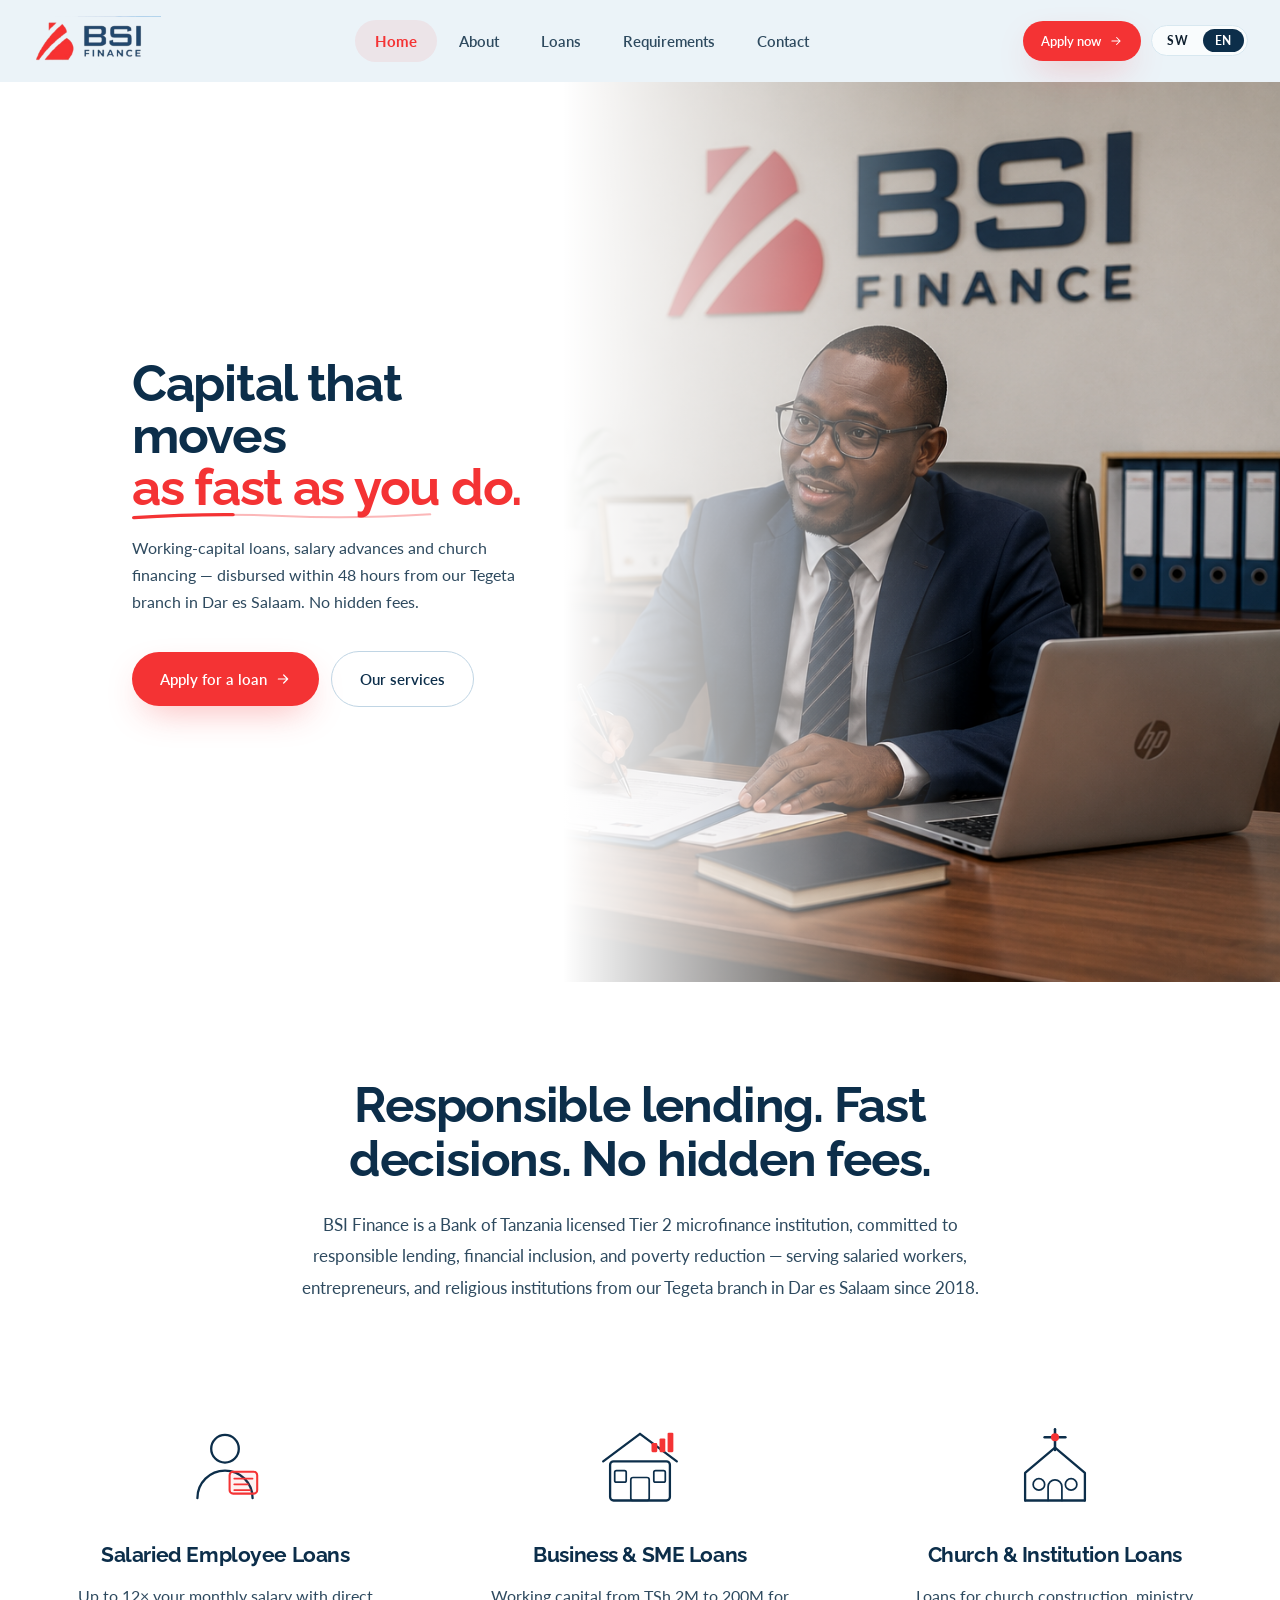
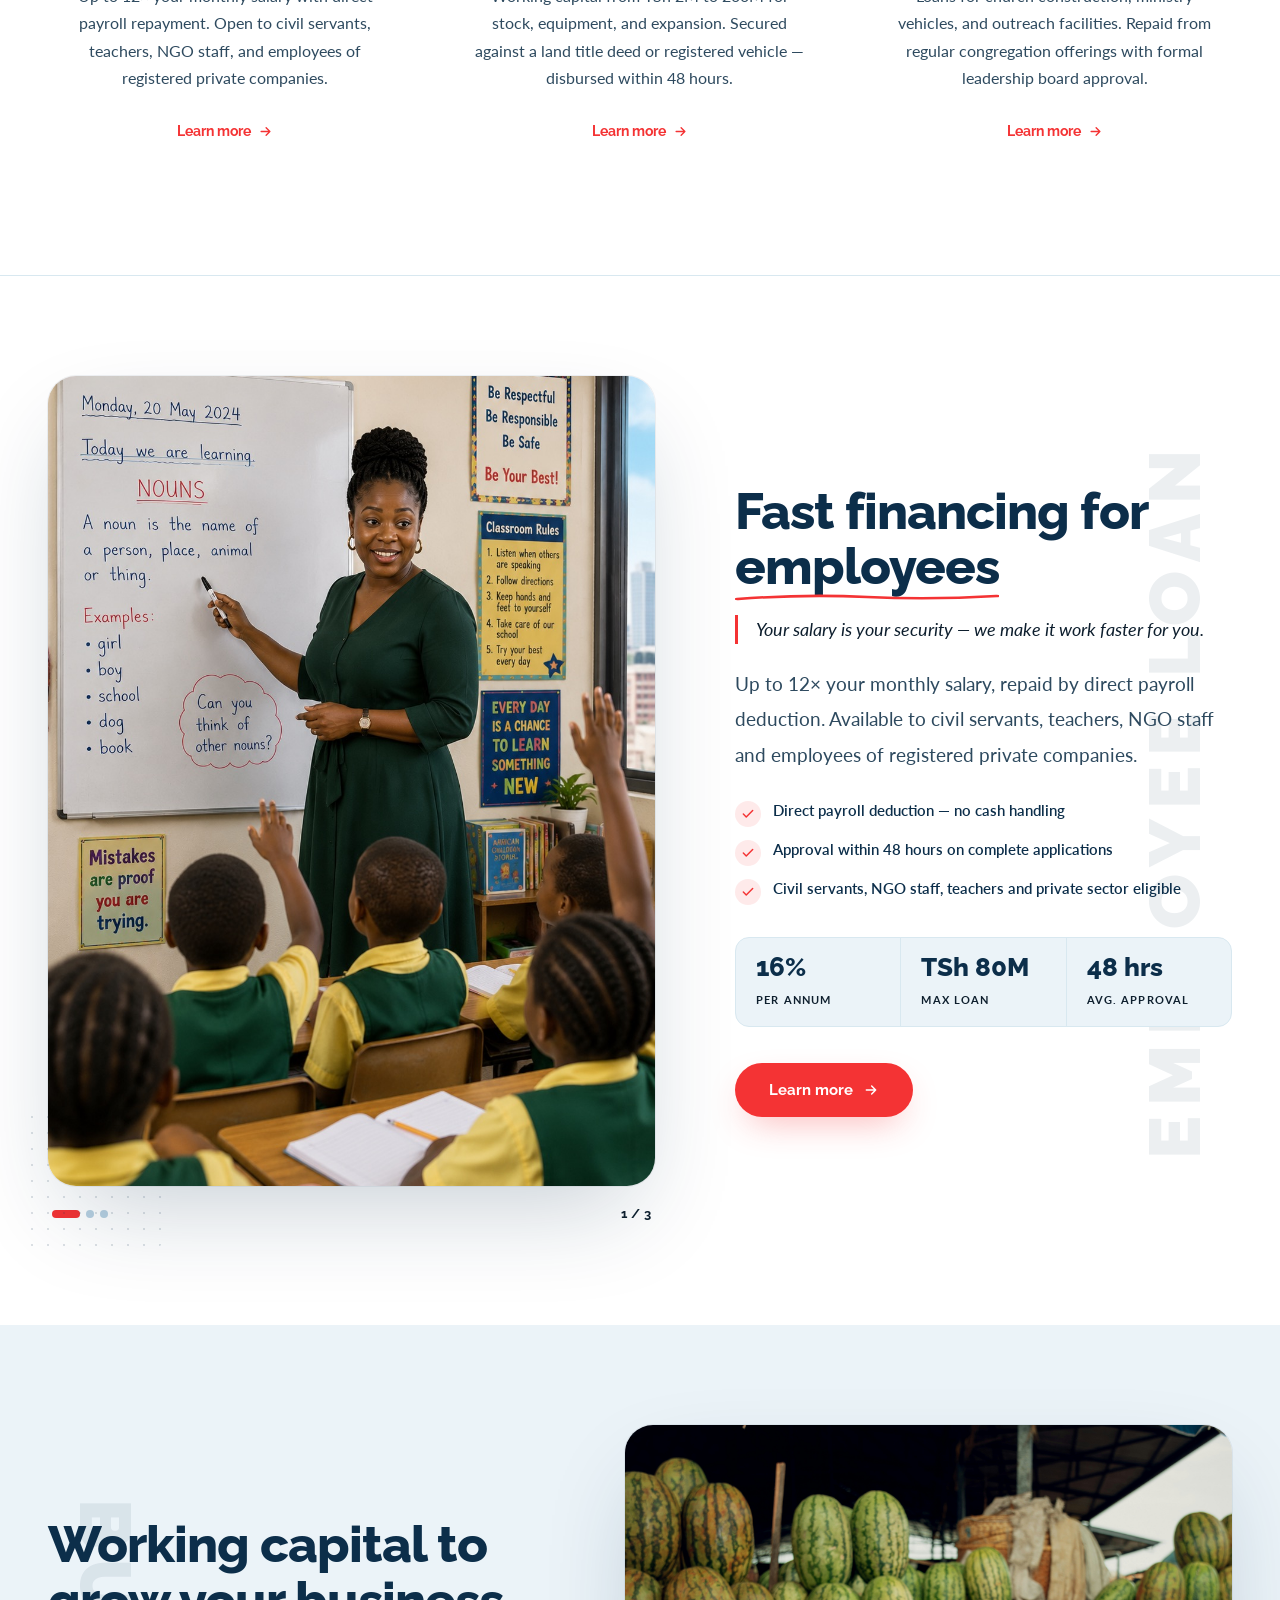
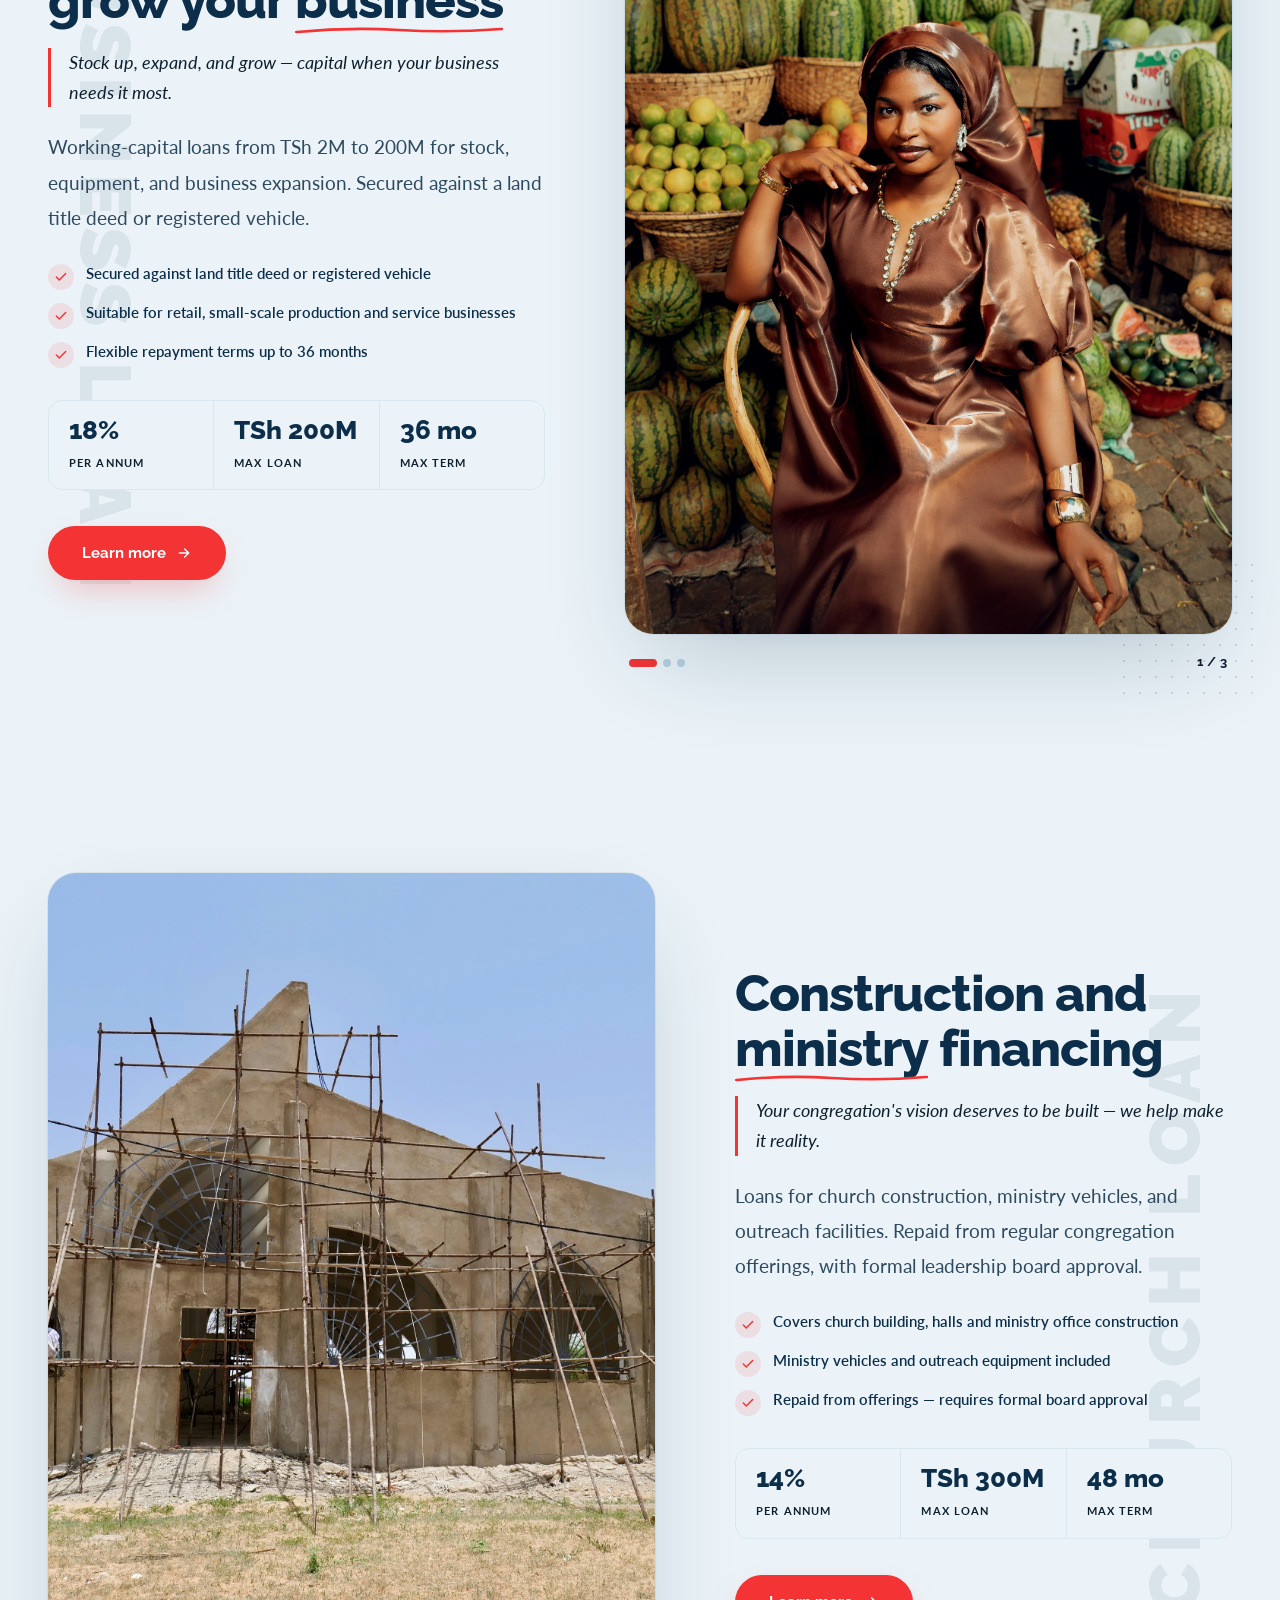
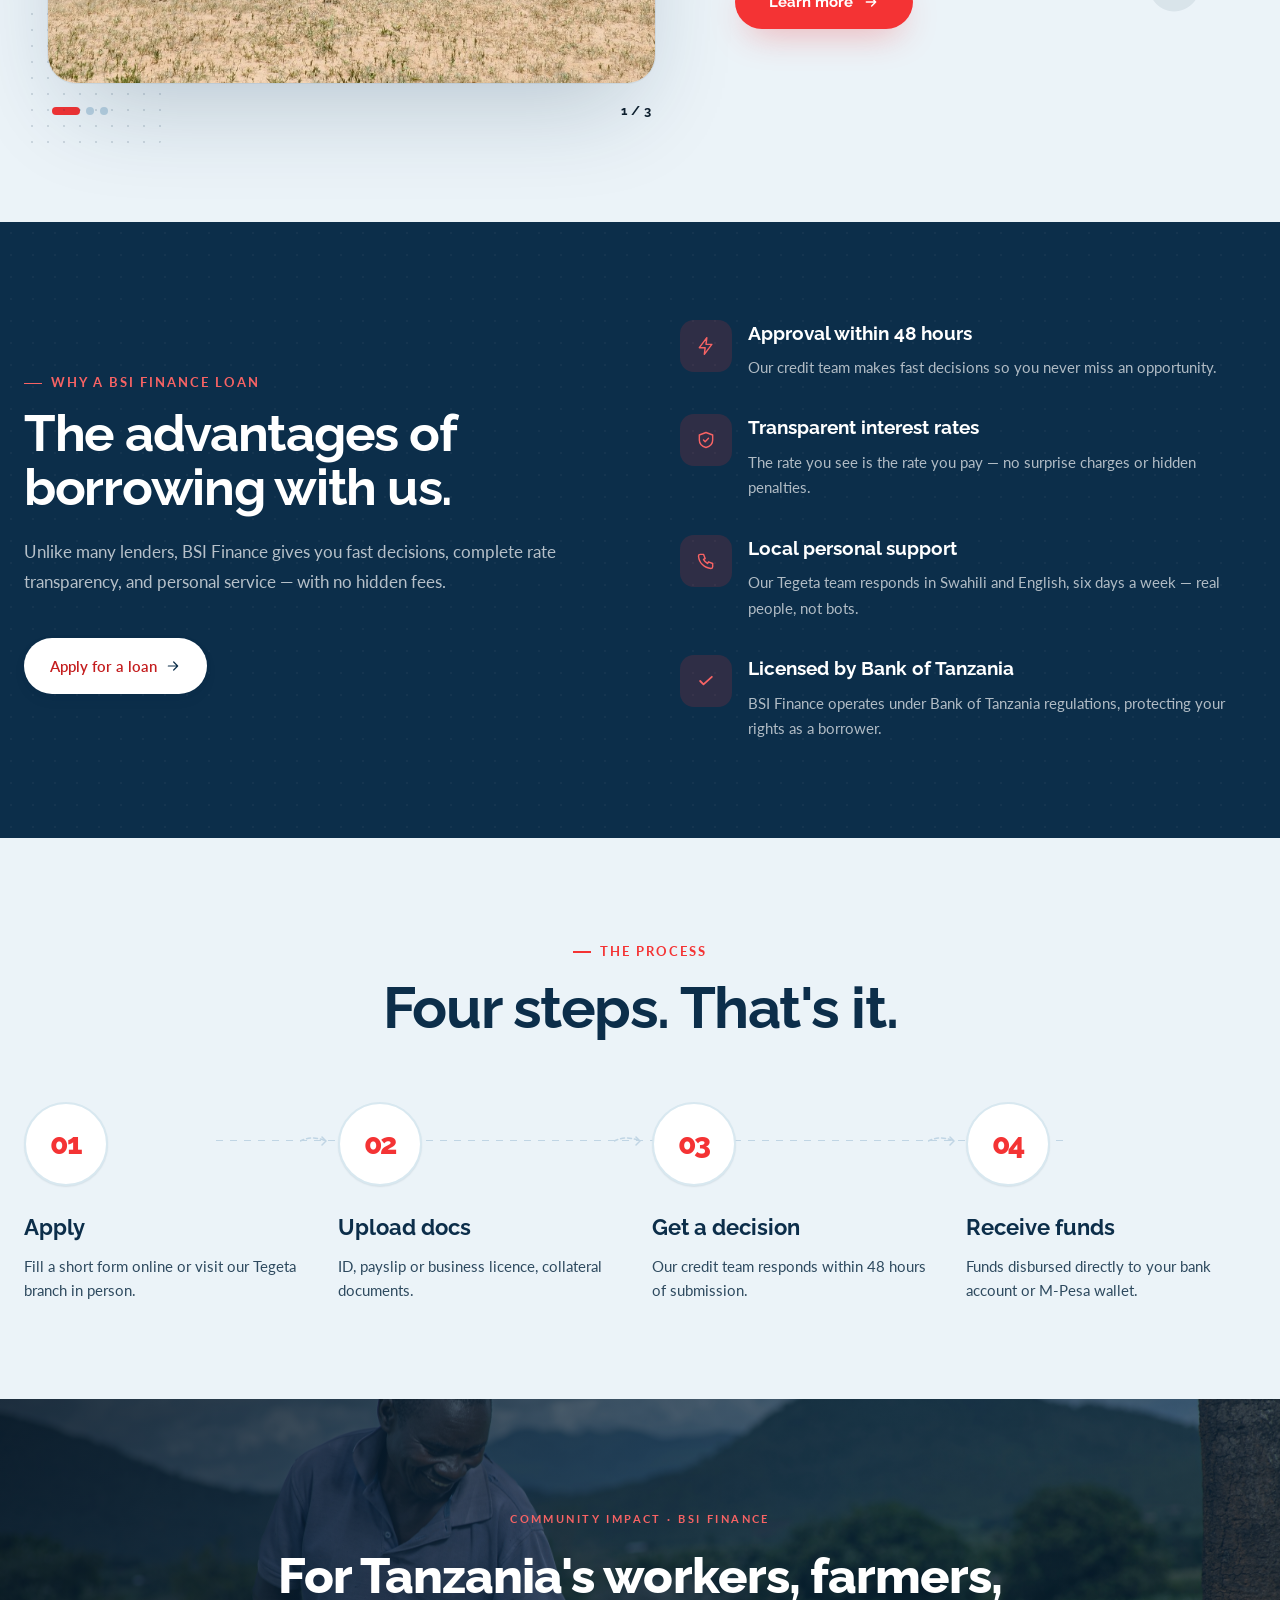
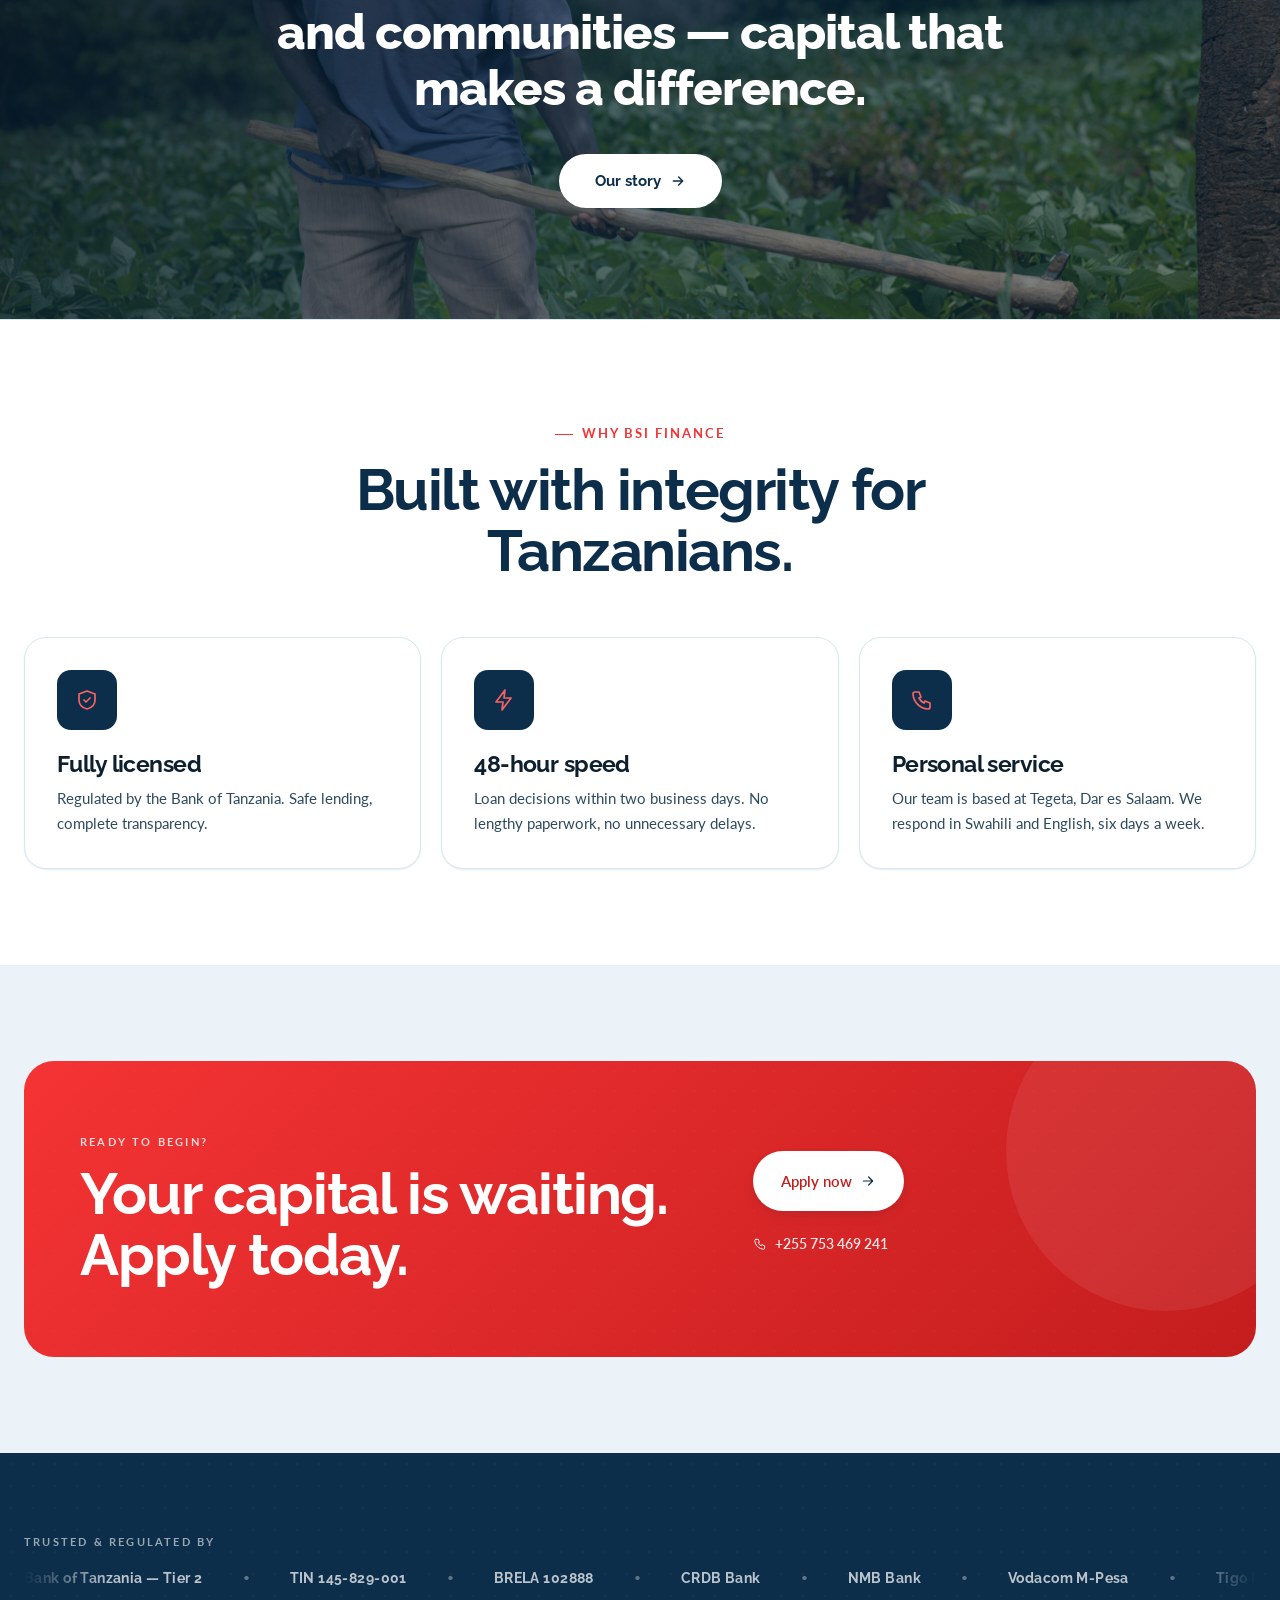
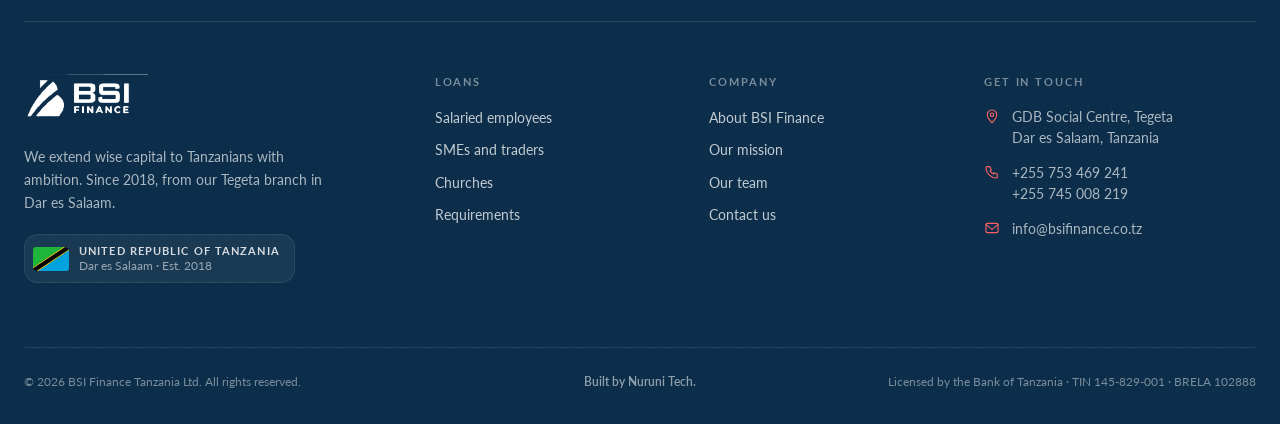
==== index.html @ ea8a5deb "Initial commit — BSI Finance static website Full static site with 8 pages (home, about, services, em" ====
<!DOCTYPE html>
<html lang="en">
<head>
  <meta charset="UTF-8">
  <meta name="viewport" content="width=device-width, initial-scale=1.0">
  <title>BSI Finance — Easy Loans. Better Life.</title>
  <meta name="description" content="BSI Finance Tanzania — microfinance for salaried employees, businesses and churches. Fast approval in 48 hours from our Tegeta branch.">
  <link rel="stylesheet" href="css/style.css">
  <link rel="preconnect" href="https://fonts.googleapis.com">
  <link rel="preconnect" href="https://fonts.gstatic.com" crossorigin>
  <link href="https://fonts.googleapis.com/css2?family=Raleway:wght@300;400;500;600;700;800&family=Lato:wght@300;400;700&display=swap" rel="stylesheet">
</head>
<body>

<!-- ════════════════ SVG SYMBOL LIBRARY ════════════════ -->
<svg style="display:none" aria-hidden="true">
  <symbol id="ic-arrow-right" viewBox="0 0 24 24" fill="none" stroke="currentColor" stroke-width="1.8" stroke-linecap="round" stroke-linejoin="round"><path d="M5 12h14M13 6l6 6-6 6"/></symbol>
  <symbol id="ic-arrow-up-right" viewBox="0 0 24 24" fill="none" stroke="currentColor" stroke-width="1.8" stroke-linecap="round" stroke-linejoin="round"><path d="M7 17L17 7M9 7h8v8"/></symbol>
  <symbol id="ic-check" viewBox="0 0 24 24" fill="none" stroke="currentColor" stroke-width="2.2" stroke-linecap="round" stroke-linejoin="round"><path d="M5 12l4 4L19 7"/></symbol>
  <symbol id="ic-bolt" viewBox="0 0 24 24" fill="none" stroke="currentColor" stroke-width="1.7" stroke-linecap="round" stroke-linejoin="round"><path d="M13 2L4 14h7l-1 8 9-12h-7l1-8z"/></symbol>
  <symbol id="ic-briefcase" viewBox="0 0 24 24" fill="none" stroke="currentColor" stroke-width="1.7" stroke-linecap="round" stroke-linejoin="round"><rect x="3" y="7" width="18" height="13" rx="2"/><path d="M9 7V5a2 2 0 012-2h2a2 2 0 012 2v2M3 13h18"/></symbol>
  <symbol id="ic-building" viewBox="0 0 24 24" fill="none" stroke="currentColor" stroke-width="1.7" stroke-linecap="round" stroke-linejoin="round"><rect x="4" y="3" width="16" height="18" rx="1.5"/><path d="M9 7h2M13 7h2M9 11h2M13 11h2M9 15h2M13 15h2M10 21v-3h4v3"/></symbol>
  <symbol id="ic-church" viewBox="0 0 24 24" fill="none" stroke="currentColor" stroke-width="1.7" stroke-linecap="round" stroke-linejoin="round"><path d="M12 2v4M10 4h4M5 22V11l7-4 7 4v11M9 22v-6h6v6"/></symbol>
  <symbol id="ic-phone" viewBox="0 0 24 24" fill="none" stroke="currentColor" stroke-width="1.7" stroke-linecap="round" stroke-linejoin="round"><path d="M5 4h4l2 5-2 1a11 11 0 005 5l1-2 5 2v4a2 2 0 01-2 2A16 16 0 013 6a2 2 0 012-2z"/></symbol>
  <symbol id="ic-mail" viewBox="0 0 24 24" fill="none" stroke="currentColor" stroke-width="1.7" stroke-linecap="round" stroke-linejoin="round"><rect x="3" y="5" width="18" height="14" rx="2"/><path d="M3 7l9 7 9-7"/></symbol>
  <symbol id="ic-pin" viewBox="0 0 24 24" fill="none" stroke="currentColor" stroke-width="1.7" stroke-linecap="round" stroke-linejoin="round"><path d="M12 22s7-7 7-12a7 7 0 10-14 0c0 5 7 12 7 12z"/><circle cx="12" cy="10" r="2.5"/></symbol>
  <symbol id="ic-menu" viewBox="0 0 24 24" fill="none" stroke="currentColor" stroke-width="2" stroke-linecap="round"><path d="M4 7h16M4 12h16M4 17h16"/></symbol>
  <symbol id="ic-x" viewBox="0 0 24 24" fill="none" stroke="currentColor" stroke-width="2" stroke-linecap="round"><path d="M6 6l12 12M18 6L6 18"/></symbol>
  <symbol id="ic-chevron-down" viewBox="0 0 24 24" fill="none" stroke="currentColor" stroke-width="2" stroke-linecap="round" stroke-linejoin="round"><path d="M6 9l6 6 6-6"/></symbol>
  <symbol id="ic-star" viewBox="0 0 24 24" fill="currentColor" stroke="none"><path d="M12 3l2.6 5.5 6 .9-4.4 4.2 1 6-5.2-2.8-5.2 2.8 1-6L3.4 9.4l6-.9L12 3z"/></symbol>
  <symbol id="ic-shield" viewBox="0 0 24 24" fill="none" stroke="currentColor" stroke-width="1.7" stroke-linecap="round" stroke-linejoin="round"><path d="M12 3l8 3v6c0 5-4 8-8 9-4-1-8-4-8-9V6l8-3z"/><path d="M9 12l2 2 4-4"/></symbol>
  <symbol id="ic-send" viewBox="0 0 24 24" fill="none" stroke="currentColor" stroke-width="1.7" stroke-linecap="round" stroke-linejoin="round"><path d="M22 2L2 9l8 3 3 8 9-18z"/></symbol>
</svg>

<!-- ════════════════ HEADER ════════════════ -->
<header class="site-header" id="main-header">
  <div class="nav-inner">

    <!-- Logo -->
    <a href="index.html" class="nav-logo">
      <img src="images/bsi-logo.png" alt="BSI Finance" class="nav-logo-img">
    </a>

    <!-- Desktop nav -->
    <nav class="nav-links">
      <a href="index.html" data-sw="Mwanzo" data-en="Home">Home</a>
      
      <a href="about.html" data-sw="Kuhusu" data-en="About">About</a>
      <div class="nav-dropdown"><button class="nav-dropdown-trigger" data-sw="Mikopo" data-en="Loans">Loans <svg width="11" height="11" fill="none" stroke="currentColor" stroke-width="2.5" stroke-linecap="round" stroke-linejoin="round" viewBox="0 0 24 24"><path d="M6 9l6 6 6-6"/></svg></button><div class="nav-dropdown-menu"><a href="employee-loan.html"><span class="dd-icon"><svg width="14" height="14" fill="none" stroke="currentColor" stroke-width="2.2" stroke-linecap="round" stroke-linejoin="round" viewBox="0 0 24 24"><circle cx="12" cy="8" r="4"/><path d="M4 20c0-4 3.6-7 8-7s8 3 8 7"/></svg></span><span data-sw="Mkopo wa Wafanyakazi" data-en="Employee Loan">Employee Loan</span></a><a href="business-loan.html"><span class="dd-icon"><svg width="14" height="14" fill="none" stroke="currentColor" stroke-width="2.2" stroke-linecap="round" stroke-linejoin="round" viewBox="0 0 24 24"><rect x="3" y="7" width="18" height="13" rx="2"/><path d="M9 7V5a2 2 0 012-2h2a2 2 0 012 2v2"/></svg></span><span data-sw="Mkopo wa Biashara" data-en="Business Loan">Business Loan</span></a><a href="church-loan.html"><span class="dd-icon"><svg width="14" height="14" fill="none" stroke="currentColor" stroke-width="2.2" stroke-linecap="round" stroke-linejoin="round" viewBox="0 0 24 24"><path d="M12 2v4M10 4h4M5 22V11l7-4 7 4v11M9 22v-6h6v6"/></svg></span><span data-sw="Mkopo wa Kanisa" data-en="Church Loan">Church Loan</span></a></div></div>
      <a href="requirements.html" data-sw="Masharti" data-en="Requirements">Requirements</a>
      <a href="contact.html" data-sw="Wasiliana" data-en="Contact">Contact</a>
    </nav>

    <div class="nav-right">
      

      <!-- CTA -->
      <a href="contact.html" class="btn btn-primary" style="font-size:13px;padding:10px 18px;">
        <span data-sw="Omba sasa" data-en="Apply now">Apply now</span>
        <svg width="14" height="14"><use href="#ic-arrow-right"/></svg>
      </a>

      <div class="lang-toggle">
        <button class="lang-btn" data-lang-btn="sw">SW</button>
        <button class="lang-btn active" data-lang-btn="en">EN</button>
      </div>

      <!-- Hamburger -->
      <button class="nav-hamburger" id="nav-hamburger" aria-label="Open menu">
        <svg width="22" height="22"><use href="#ic-menu"/></svg>
      </button>
    </div>

  </div>
</header>

<!-- Mobile nav -->
<div class="mob-nav-overlay" id="mob-overlay"></div>
<nav class="mob-nav" id="mob-nav" aria-hidden="true">
  <div class="mob-nav-top">
    <a href="index.html" class="nav-logo"><img src="images/bsi-logo.png" alt="BSI Finance" class="nav-logo-img"></a>
    <button id="mob-close" style="padding:8px;border-radius:10px;border:1px solid var(--line);" aria-label="Close menu">
      <svg width="22" height="22"><use href="#ic-x"/></svg>
    </button>
  </div>
  <a href="index.html" data-sw="Mwanzo" data-en="Home">Home</a>
  <div class="mob-loan-group"><div class="mob-loan-label" data-sw="Mikopo" data-en="Loans">Loans</div><a href="employee-loan.html" class="mob-loan-link" data-sw="Mkopo wa Wafanyakazi" data-en="Employee Loan">Employee Loan</a><a href="business-loan.html" class="mob-loan-link" data-sw="Mkopo wa Biashara" data-en="Business Loan">Business Loan</a><a href="church-loan.html" class="mob-loan-link" data-sw="Mkopo wa Kanisa" data-en="Church Loan">Church Loan</a></div>
  <a href="about.html" data-sw="Kuhusu" data-en="About">About</a>
  <a href="requirements.html" data-sw="Masharti" data-en="Requirements">Requirements</a>
  <a href="contact.html" data-sw="Wasiliana" data-en="Contact">Contact</a>
  <div class="mob-cta">
    <div class="lang-toggle" style="margin-bottom:16px;">
      <button class="lang-btn" data-lang-btn="sw">SW</button>
      <button class="lang-btn active" data-lang-btn="en">EN</button>
    </div>
    <a href="contact.html" class="btn btn-primary" style="width:100%;justify-content:center;padding:14px;">
      <span data-sw="Omba sasa" data-en="Apply now">Apply now</span>
      <svg width="14" height="14"><use href="#ic-arrow-right"/></svg>
    </a>
  </div>
</nav>

<!-- ════════════════ HERO ════════════════ -->
<section class="hero-v2">

  <!-- Left: copy -->
  <div class="hero-v2-copy">

    <h1 class="hero-h1 display" style="font-size:clamp(34px,4vw,56px);margin-bottom:20px;">
      <span data-sw="Mtaji unaosonga" data-en="Capital that moves">Capital that moves</span>
      <em style="display:block;">
        <span data-sw="kwa kasi yako." data-en="as fast as you do.">as fast as you do.</span>
        <svg viewBox="0 0 300 12" preserveAspectRatio="none" aria-hidden="true" style="width:100%;max-width:300px;height:10px;display:block;margin-top:6px;">
          <path class="hero-shimmer-base" d="M2 8 Q 80 2, 150 6 T 298 4" stroke="var(--coral-500)" stroke-width="2.5" fill="none" stroke-linecap="round"/>
          <path class="hero-shimmer-sweep" d="M2 8 Q 80 2, 150 6 T 298 4" stroke="var(--coral-500)" stroke-width="4" fill="none" stroke-linecap="round" pathLength="300"/>
        </svg>
      </em>
    </h1>

    <p class="hero-sub" style="max-width:420px;margin-bottom:36px;font-size:16px;color:var(--ink-700);line-height:1.7;" data-sw="Mikopo ya mtaji wa kazi, mishahara na huduma za kanisa — fedha zinatolewa ndani ya masaa 48 kutoka tawi letu la Tegeta, Dar es Salaam. Hakuna ada za siri." data-en="Working-capital loans, salary advances and church financing — disbursed within 48 hours from our Tegeta branch in Dar es Salaam. No hidden fees.">Working-capital loans, salary advances and church financing — disbursed within 48 hours from our Tegeta branch in Dar es Salaam. No hidden fees.</p>

    <div class="hero-actions">
      <a href="contact.html" class="btn btn-primary" style="padding:15px 28px;font-size:15px;">
        <span data-sw="Omba mkopo" data-en="Apply for a loan">Apply for a loan</span>
        <svg width="16" height="16"><use href="#ic-arrow-right"/></svg>
      </a>
      <a href="requirements.html" class="btn btn-outline" style="padding:15px 28px;font-size:15px;">
        <span data-sw="Angalia mikopo" data-en="Our services">Our services</span>
      </a>
    </div>

  </div>

  <!-- Right: full-bleed photo -->
  <div class="hero-v2-photo">
    <img src="images/hero-office.png" alt="BSI Finance loan officer with client" loading="eager">
  </div>

</section>

<!-- ════════════════ OVERVIEW ════════════════ -->
<section class="sov-section section">
  <div class="wrap">

    <div class="sov-header reveal">
      <h2 class="display sov-headline" data-sw="Mkopo wenye dhamiri. Haraka. Bila ada za siri." data-en="Responsible lending. Fast decisions. No hidden fees.">Responsible lending. Fast decisions. No hidden fees.</h2>
      <p class="sov-sub" data-sw="BSI Finance ni taasisi ya fedha ndogo ndogo iliyoidhinishwa na Benki Kuu ya Tanzania (Tier 2), iliyojitolea kwa utoaji wa mikopo yenye uwajibikaji, ushirikishwaji wa kifedha, na kupunguza umaskini — ikisaidia wafanyakazi, wajasiriamali, na taasisi za kidini kutoka tawi letu la Tegeta, Dar es Salaam, tangu 2018." data-en="BSI Finance is a Bank of Tanzania licensed Tier 2 microfinance institution, committed to responsible lending, financial inclusion, and poverty reduction — serving salaried workers, entrepreneurs, and religious institutions from our Tegeta branch in Dar es Salaam since 2018.">BSI Finance is a Bank of Tanzania licensed Tier 2 microfinance institution, committed to responsible lending, financial inclusion, and poverty reduction — serving salaried workers, entrepreneurs, and religious institutions from our Tegeta branch in Dar es Salaam since 2018.</p>
    </div>

    <div class="sov-grid">

      <!-- Salaried Employees -->
      <div class="sov-card reveal d1">
        <div class="sov-icon" aria-hidden="true">
          <svg viewBox="0 0 80 80" fill="none" stroke-linecap="round" stroke-linejoin="round" xmlns="http://www.w3.org/2000/svg">
            <!-- Person -->
            <circle cx="40" cy="25" r="12" stroke="#0C2E4A" stroke-width="2"/>
            <path d="M16 68c0-13.3 10.7-24 24-24s24 10.7 24 24" stroke="#0C2E4A" stroke-width="2"/>
            <!-- Payslip badge -->
            <rect x="44" y="45" width="24" height="19" rx="3" stroke="#f43334" stroke-width="1.8" fill="rgba(244,51,52,.07)"/>
            <line x1="48" y1="51" x2="64" y2="51" stroke="#f43334" stroke-width="1.4"/>
            <line x1="48" y1="56" x2="60" y2="56" stroke="#f43334" stroke-width="1.4"/>
            <line x1="48" y1="61" x2="62" y2="61" stroke="#f43334" stroke-width="1.4"/>
          </svg>
        </div>
        <h3 class="sov-title" data-sw="Mikopo ya Wafanyakazi" data-en="Salaried Employee Loans">Salaried Employee Loans</h3>
        <p class="sov-desc" data-sw="Hadi mara 12 ya mshahara wako, kukokotolewa moja kwa moja kwenye mshahara. Inapatikana kwa watumishi wa serikali, walimu, NGO na makampuni ya kibinafsi yaliyosajiliwa." data-en="Up to 12× your monthly salary with direct payroll repayment. Open to civil servants, teachers, NGO staff, and employees of registered private companies.">Up to 12× your monthly salary with direct payroll repayment. Open to civil servants, teachers, NGO staff, and employees of registered private companies.</p>
        <a href="employee-loan.html" class="sov-link">
          <span data-sw="Soma zaidi" data-en="Learn more">Learn more</span>
          <svg width="15" height="15" viewBox="0 0 24 24" fill="none" stroke="currentColor" stroke-width="2.2" stroke-linecap="round" stroke-linejoin="round"><path d="M5 12h14M13 6l6 6-6 6"/></svg>
        </a>
      </div>

      <!-- Business & SME -->
      <div class="sov-card reveal d2">
        <div class="sov-icon" aria-hidden="true">
          <svg viewBox="0 0 80 80" fill="none" stroke-linecap="round" stroke-linejoin="round" xmlns="http://www.w3.org/2000/svg">
            <!-- Building -->
            <rect x="14" y="36" width="52" height="34" rx="3" stroke="#0C2E4A" stroke-width="2"/>
            <path d="M8 36L40 12l32 24" stroke="#0C2E4A" stroke-width="2"/>
            <rect x="32" y="50" width="16" height="20" rx="2" stroke="#0C2E4A" stroke-width="1.5"/>
            <rect x="18" y="44" width="10" height="10" rx="1.5" stroke="#0C2E4A" stroke-width="1.5"/>
            <rect x="52" y="44" width="10" height="10" rx="1.5" stroke="#0C2E4A" stroke-width="1.5"/>
            <!-- Growth bars accent -->
            <rect x="50" y="20" width="5" height="8"  rx="1" fill="#f43334"/>
            <rect x="57" y="16" width="5" height="12" rx="1" fill="#f43334"/>
            <rect x="64" y="11" width="5" height="17" rx="1" fill="#f43334"/>
          </svg>
        </div>
        <h3 class="sov-title" data-sw="Mikopo ya Biashara" data-en="Business &amp; SME Loans">Business &amp; SME Loans</h3>
        <p class="sov-desc" data-sw="Mtaji wa kazi kuanzia TSh milioni 2 hadi 200 kwa bidhaa, vifaa, na upanuzi wa biashara. Dhamana ya hati ya ardhi au gari inakubalika." data-en="Working capital from TSh 2M to 200M for stock, equipment, and expansion. Secured against a land title deed or registered vehicle — disbursed within 48 hours.">Working capital from TSh 2M to 200M for stock, equipment, and expansion. Secured against a land title deed or registered vehicle — disbursed within 48 hours.</p>
        <a href="business-loan.html" class="sov-link">
          <span data-sw="Soma zaidi" data-en="Learn more">Learn more</span>
          <svg width="15" height="15" viewBox="0 0 24 24" fill="none" stroke="currentColor" stroke-width="2.2" stroke-linecap="round" stroke-linejoin="round"><path d="M5 12h14M13 6l6 6-6 6"/></svg>
        </a>
      </div>

      <!-- Church & Institution -->
      <div class="sov-card reveal d3">
        <div class="sov-icon" aria-hidden="true">
          <svg viewBox="0 0 80 80" fill="none" stroke-linecap="round" stroke-linejoin="round" xmlns="http://www.w3.org/2000/svg">
            <!-- Cross -->
            <line x1="40" y1="8"  x2="40" y2="26" stroke="#0C2E4A" stroke-width="2.2"/>
            <line x1="31" y1="15" x2="49" y2="15" stroke="#0C2E4A" stroke-width="2.2"/>
            <!-- Church body -->
            <path d="M14 70V46l26-22 26 22v24" stroke="#0C2E4A" stroke-width="2"/>
            <line x1="14" y1="70" x2="66" y2="70" stroke="#0C2E4A" stroke-width="2"/>
            <!-- Arched door -->
            <path d="M34 70V58a6 6 0 0 1 12 0v12" stroke="#0C2E4A" stroke-width="1.5"/>
            <!-- Windows -->
            <circle cx="26" cy="56" r="5" stroke="#0C2E4A" stroke-width="1.5"/>
            <circle cx="54" cy="56" r="5" stroke="#0C2E4A" stroke-width="1.5"/>
            <!-- Cross accent dot -->
            <circle cx="40" cy="15" r="3.5" fill="#f43334"/>
          </svg>
        </div>
        <h3 class="sov-title" data-sw="Mikopo ya Kanisa &amp; Taasisi" data-en="Church &amp; Institution Loans">Church &amp; Institution Loans</h3>
        <p class="sov-desc" data-sw="Mikopo ya ujenzi wa kanisa, magari ya huduma, na mahitaji ya wizara. Marejesho kwa makato ya sadaka za kawaida, kwa idhini ya rasmi ya bodi ya viongozi." data-en="Loans for church construction, ministry vehicles, and outreach facilities. Repaid from regular congregation offerings with formal leadership board approval.">Loans for church construction, ministry vehicles, and outreach facilities. Repaid from regular congregation offerings with formal leadership board approval.</p>
        <a href="church-loan.html" class="sov-link">
          <span data-sw="Soma zaidi" data-en="Learn more">Learn more</span>
          <svg width="15" height="15" viewBox="0 0 24 24" fill="none" stroke="currentColor" stroke-width="2.2" stroke-linecap="round" stroke-linejoin="round"><path d="M5 12h14M13 6l6 6-6 6"/></svg>
        </a>
      </div>

    </div>
  </div>
</section>

<!-- ════════════════ EMPLOYEE LOAN — SHOWCASE ════════════════ -->
<section class="emp-section">
  <div class="emp-inner">

    <!-- Visual carousel — LEFT column -->
    <div class="emp-visual reveal">
      <div class="emp-carousel" id="empCarousel">
        <div class="emp-slide active">
          <img src="images/employee1.jpg" alt="Professional employee working on laptop" loading="lazy">
        </div>
        <div class="emp-slide">
          <img src="images/employee2.jpg" alt="Industrial workers in safety gear" loading="lazy">
        </div>
        <div class="emp-slide">
          <img src="images/employee3.jpg" alt="Happy BSI Finance customer" loading="lazy">
        </div>
      </div>
      <div class="emp-controls">
        <div class="emp-dots" id="empDots">
          <button class="emp-dot active" data-idx="0" aria-label="Photo 1"></button>
          <button class="emp-dot" data-idx="1" aria-label="Photo 2"></button>
          <button class="emp-dot" data-idx="2" aria-label="Photo 3"></button>
        </div>
        <div class="emp-counter"><span id="empCurrent">1</span>&nbsp;/&nbsp;3</div>
      </div>
    </div>

    <!-- Copy — RIGHT column -->
    <div class="emp-copy reveal d1">
      <h2 class="emp-title">Fast financing for <span class="wave-word" data-sw="watumishi" data-en="employees">employees</span></h2>
      <p class="emp-tagline" data-sw="Mshahara wako ni dhamana yako — tunaufanya ufanye kazi haraka zaidi." data-en="Your salary is your security — we make it work faster for you.">Your salary is your security — we make it work faster for you.</p>
      <p class="emp-desc" data-sw="Hadi mara 12 ya mshahara wako, marejesho kwa makato ya moja kwa moja ya mshahara. Inapatikana kwa watumishi wa serikali, walimu, NGO na makampuni binafsi yaliyosajiliwa." data-en="Up to 12× your monthly salary, repaid by direct payroll deduction. Available to civil servants, teachers, NGO staff and employees of registered private companies.">Up to 12× your monthly salary, repaid by direct payroll deduction. Available to civil servants, teachers, NGO staff and employees of registered private companies.</p>
      <ul class="emp-perks">
        <li class="emp-perk">
          <span class="emp-perk-icon"><svg width="14" height="14" fill="none" stroke="currentColor" stroke-width="2.5" stroke-linecap="round" stroke-linejoin="round" viewBox="0 0 24 24"><path d="M20 6L9 17l-5-5"/></svg></span>
          <span data-sw="Makato ya moja kwa moja ya mshahara — bila kushughulikia pesa" data-en="Direct payroll deduction — no cash handling">Direct payroll deduction — no cash handling</span>
        </li>
        <li class="emp-perk">
          <span class="emp-perk-icon"><svg width="14" height="14" fill="none" stroke="currentColor" stroke-width="2.5" stroke-linecap="round" stroke-linejoin="round" viewBox="0 0 24 24"><path d="M20 6L9 17l-5-5"/></svg></span>
          <span data-sw="Idhini ndani ya masaa 48 kwa maombi kamili" data-en="Approval within 48 hours on complete applications">Approval within 48 hours on complete applications</span>
        </li>
        <li class="emp-perk">
          <span class="emp-perk-icon"><svg width="14" height="14" fill="none" stroke="currentColor" stroke-width="2.5" stroke-linecap="round" stroke-linejoin="round" viewBox="0 0 24 24"><path d="M20 6L9 17l-5-5"/></svg></span>
          <span data-sw="Watumishi wa serikali, NGO, walimu na sekta binafsi wanastahili" data-en="Civil servants, NGO staff, teachers and private sector eligible">Civil servants, NGO staff, teachers and private sector eligible</span>
        </li>
      </ul>
      <div class="emp-metrics">
        <div class="emp-metric">
          <strong>16%</strong>
          <span data-sw="kwa mwaka" data-en="per annum">per annum</span>
        </div>
        <div class="emp-metric">
          <strong>TSh 80M</strong>
          <span data-sw="kiwango cha juu" data-en="max loan">max loan</span>
        </div>
        <div class="emp-metric">
          <strong>48 hrs</strong>
          <span data-sw="idhini ya wastani" data-en="avg. approval">avg. approval</span>
        </div>
      </div>
      <a href="employee-loan.html" class="emp-cta">
        <span data-sw="Soma zaidi" data-en="Learn more">Learn more</span>
        <svg width="16" height="16" fill="none" stroke="currentColor" stroke-width="2.2" stroke-linecap="round" stroke-linejoin="round" viewBox="0 0 24 24"><path d="M5 12h14M13 6l6 6-6 6"/></svg>
      </a>
    </div>

  </div>
</section>

<!-- ════════════════ BUSINESS LOAN — SHOWCASE ════════════════ -->
<section class="biz-section">
  <div class="biz-inner">

    <!-- Copy — LEFT column -->
    <div class="emp-copy reveal">
      <h2 class="emp-title">Working capital to grow your <span class="wave-word" data-sw="biashara" data-en="business">business</span></h2>
      <p class="emp-tagline" data-sw="Jaza rasilimali, panua, na kukua — mtaji unapoihitaji zaidi biashara yako." data-en="Stock up, expand, and grow — capital when your business needs it most.">Stock up, expand, and grow — capital when your business needs it most.</p>
      <p class="emp-desc" data-sw="Mikopo ya mtaji wa kazi kuanzia TSh milioni 2 hadi 200, kwa bidhaa, vifaa, na upanuzi wa biashara. Dhamana ya hati ya ardhi au gari iliyosajiliwa inakubalika." data-en="Working-capital loans from TSh 2M to 200M for stock, equipment, and business expansion. Secured against a land title deed or registered vehicle.">Working-capital loans from TSh 2M to 200M for stock, equipment, and business expansion. Secured against a land title deed or registered vehicle.</p>
      <ul class="emp-perks">
        <li class="emp-perk">
          <span class="emp-perk-icon"><svg width="14" height="14" fill="none" stroke="currentColor" stroke-width="2.5" stroke-linecap="round" stroke-linejoin="round" viewBox="0 0 24 24"><path d="M20 6L9 17l-5-5"/></svg></span>
          <span data-sw="Dhamana ya hati ya ardhi au gari lililousajiliwa" data-en="Secured against land title deed or registered vehicle">Secured against land title deed or registered vehicle</span>
        </li>
        <li class="emp-perk">
          <span class="emp-perk-icon"><svg width="14" height="14" fill="none" stroke="currentColor" stroke-width="2.5" stroke-linecap="round" stroke-linejoin="round" viewBox="0 0 24 24"><path d="M20 6L9 17l-5-5"/></svg></span>
          <span data-sw="Inafaa kwa maduka, viwanda vidogo, na biashara za huduma" data-en="Suitable for retail, small-scale production and service businesses">Suitable for retail, small-scale production and service businesses</span>
        </li>
        <li class="emp-perk">
          <span class="emp-perk-icon"><svg width="14" height="14" fill="none" stroke="currentColor" stroke-width="2.5" stroke-linecap="round" stroke-linejoin="round" viewBox="0 0 24 24"><path d="M20 6L9 17l-5-5"/></svg></span>
          <span data-sw="Muda wa kurudisha hadi miezi 36 wa kulingana" data-en="Flexible repayment terms up to 36 months">Flexible repayment terms up to 36 months</span>
        </li>
      </ul>
      <div class="emp-metrics">
        <div class="emp-metric">
          <strong>18%</strong>
          <span data-sw="kwa mwaka" data-en="per annum">per annum</span>
        </div>
        <div class="emp-metric">
          <strong>TSh 200M</strong>
          <span data-sw="kiwango cha juu" data-en="max loan">max loan</span>
        </div>
        <div class="emp-metric">
          <strong>36 mo</strong>
          <span data-sw="muda wa juu" data-en="max term">max term</span>
        </div>
      </div>
      <a href="business-loan.html" class="emp-cta">
        <span data-sw="Soma zaidi" data-en="Learn more">Learn more</span>
        <svg width="16" height="16" fill="none" stroke="currentColor" stroke-width="2.2" stroke-linecap="round" stroke-linejoin="round" viewBox="0 0 24 24"><path d="M5 12h14M13 6l6 6-6 6"/></svg>
      </a>
    </div>

    <!-- Visual carousel — RIGHT column -->
    <div class="biz-visual reveal d1">
      <div class="biz-carousel" id="bizCarousel">
        <div class="biz-slide active">
          <img src="images/business1.jpg" alt="Market trader at fruit stall" loading="lazy">
        </div>
        <div class="biz-slide">
          <img src="images/business2.jpg" alt="Tailor working at sewing machine" loading="lazy">
        </div>
        <div class="biz-slide">
          <img src="images/business3.jpg" alt="Busy Tanzanian market street" loading="lazy">
        </div>
      </div>
      <div class="biz-controls">
        <div class="biz-dots" id="bizDots">
          <button class="biz-dot active" data-idx="0" aria-label="Photo 1"></button>
          <button class="biz-dot" data-idx="1" aria-label="Photo 2"></button>
          <button class="biz-dot" data-idx="2" aria-label="Photo 3"></button>
        </div>
        <div class="biz-counter"><span id="bizCurrent">1</span>&nbsp;/&nbsp;3</div>
      </div>
    </div>

  </div>
</section>

<!-- ════════════════ CHURCH LOAN — SHOWCASE ════════════════ -->
<section class="church-section">
  <div class="church-inner">

    <!-- Visual carousel — LEFT column -->
    <div class="church-visual reveal">
      <div class="church-carousel" id="churchCarousel">
        <div class="church-slide active">
          <img src="images/church1.jpg" alt="Church building under construction" loading="lazy">
        </div>
        <div class="church-slide">
          <img src="images/church2.jpg" alt="Ministry outreach stage" loading="lazy">
        </div>
        <div class="church-slide">
          <img src="images/church3.jpg" alt="Ministry vehicle" loading="lazy">
        </div>
      </div>
      <div class="church-controls">
        <div class="church-dots" id="churchDots">
          <button class="church-dot active" data-idx="0" aria-label="Photo 1"></button>
          <button class="church-dot" data-idx="1" aria-label="Photo 2"></button>
          <button class="church-dot" data-idx="2" aria-label="Photo 3"></button>
        </div>
        <div class="church-counter"><span id="churchCurrent">1</span>&nbsp;/&nbsp;3</div>
      </div>
    </div>

    <!-- Copy — RIGHT column -->
    <div class="emp-copy reveal d1">
      <h2 class="emp-title">Construction and <span class="wave-word" data-sw="huduma za kanisa" data-en="ministry">ministry</span> financing</h2>
      <p class="emp-tagline" data-sw="Kanisa lako linastahili kukamilika — tunasaidia kuifanya ndoto kuwa ukweli." data-en="Your congregation's vision deserves to be built — we help make it reality.">Your congregation's vision deserves to be built — we help make it reality.</p>
      <p class="emp-desc" data-sw="Mikopo ya ujenzi wa kanisa, ununuzi wa gari la huduma, na mahitaji ya wizara. Marejesho kwa makato ya sadaka za kawaida, kwa idhini ya rasmi ya bodi ya viongozi." data-en="Loans for church construction, ministry vehicles, and outreach facilities. Repaid from regular congregation offerings, with formal leadership board approval.">Loans for church construction, ministry vehicles, and outreach facilities. Repaid from regular congregation offerings, with formal leadership board approval.</p>
      <ul class="emp-perks">
        <li class="emp-perk">
          <span class="emp-perk-icon"><svg width="14" height="14" fill="none" stroke="currentColor" stroke-width="2.5" stroke-linecap="round" stroke-linejoin="round" viewBox="0 0 24 24"><path d="M20 6L9 17l-5-5"/></svg></span>
          <span data-sw="Inafaa kwa ujenzi wa kanisa, ukumbi, na ofisi za wizara" data-en="Covers church building, halls and ministry office construction">Covers church building, halls and ministry office construction</span>
        </li>
        <li class="emp-perk">
          <span class="emp-perk-icon"><svg width="14" height="14" fill="none" stroke="currentColor" stroke-width="2.5" stroke-linecap="round" stroke-linejoin="round" viewBox="0 0 24 24"><path d="M20 6L9 17l-5-5"/></svg></span>
          <span data-sw="Magari ya huduma na vifaa vya sanamu vinafunikwa" data-en="Ministry vehicles and outreach equipment included">Ministry vehicles and outreach equipment included</span>
        </li>
        <li class="emp-perk">
          <span class="emp-perk-icon"><svg width="14" height="14" fill="none" stroke="currentColor" stroke-width="2.5" stroke-linecap="round" stroke-linejoin="round" viewBox="0 0 24 24"><path d="M20 6L9 17l-5-5"/></svg></span>
          <span data-sw="Marejesho kwa sadaka — inahitaji idhini ya rasmi ya bodi" data-en="Repaid from offerings — requires formal board approval">Repaid from offerings — requires formal board approval</span>
        </li>
      </ul>
      <div class="emp-metrics">
        <div class="emp-metric">
          <strong>14%</strong>
          <span data-sw="kwa mwaka" data-en="per annum">per annum</span>
        </div>
        <div class="emp-metric">
          <strong>TSh 300M</strong>
          <span data-sw="kiwango cha juu" data-en="max loan">max loan</span>
        </div>
        <div class="emp-metric">
          <strong>48 mo</strong>
          <span data-sw="muda wa juu" data-en="max term">max term</span>
        </div>
      </div>
      <a href="church-loan.html" class="emp-cta">
        <span data-sw="Soma zaidi" data-en="Learn more">Learn more</span>
        <svg width="16" height="16" fill="none" stroke="currentColor" stroke-width="2.2" stroke-linecap="round" stroke-linejoin="round" viewBox="0 0 24 24"><path d="M5 12h14M13 6l6 6-6 6"/></svg>
      </a>
    </div>

  </div>
</section>

<!-- ════════════════ LOAN BENEFITS BAND ════════════════ -->
<section class="section" style="background:var(--navy-900);position:relative;overflow:hidden;">
  <div class="dot-grid-dark" style="position:absolute;inset:0;opacity:.5;pointer-events:none;"></div>
  <div class="wrap" style="position:relative;">
    <div class="loan-benefits-grid">

      <div class="reveal">
        <span class="eyebrow" style="color:var(--coral-400);" data-sw="Kwa nini mkopo wa BSI" data-en="Why a BSI Finance loan">Why a BSI Finance loan</span>
        <h2 class="display" style="margin:14px 0 22px;color:#fff;font-size:clamp(34px,4vw,52px);" data-sw="Faida za kukopa na BSI Finance." data-en="The advantages of borrowing with us.">The advantages of borrowing with us.</h2>
        <p style="font-size:17px;color:rgba(255,255,255,.7);line-height:1.8;margin-bottom:40px;" data-sw="Tofauti na benki nyingi, BSI Finance inakupa mkopo wa haraka, uwazi kamili, na msaada wa karibu — bila ada za siri." data-en="Unlike many lenders, BSI Finance gives you fast decisions, complete rate transparency, and personal service — with no hidden fees.">Unlike many lenders, BSI Finance gives you fast decisions, complete rate transparency, and personal service — with no hidden fees.</p>
        <a href="contact.html" class="btn btn-white" style="padding:16px 26px;font-size:15px;text-decoration:none;">
          <span data-sw="Omba mkopo sasa" data-en="Apply for a loan">Apply for a loan</span>
          <svg width="16" height="16" style="color:var(--navy-900);"><use href="#ic-arrow-right"/></svg>
        </a>
      </div>

      <div class="loan-benefits-items reveal d1">
        <div class="loan-benefit-item">
          <div class="loan-benefit-icon"><svg width="20" height="20"><use href="#ic-bolt"/></svg></div>
          <div>
            <div class="loan-benefit-title" data-sw="Idhini ndani ya masaa 48" data-en="Approval within 48 hours">Approval within 48 hours</div>
            <div class="loan-benefit-desc" data-sw="Timu yetu ya mikopo inaamua haraka ili usipoteze fursa yako." data-en="Our credit team makes fast decisions so you never miss an opportunity.">Our credit team makes fast decisions so you never miss an opportunity.</div>
          </div>
        </div>
        <div class="loan-benefit-item">
          <div class="loan-benefit-icon"><svg width="20" height="20"><use href="#ic-shield"/></svg></div>
          <div>
            <div class="loan-benefit-title" data-sw="Uwazi wa kiwango cha riba" data-en="Transparent interest rates">Transparent interest rates</div>
            <div class="loan-benefit-desc" data-sw="Kiwango unachokiona ndicho unacholipa — hakuna ada za ziada au faini za siri." data-en="The rate you see is the rate you pay — no surprise charges or hidden penalties.">The rate you see is the rate you pay — no surprise charges or hidden penalties.</div>
          </div>
        </div>
        <div class="loan-benefit-item">
          <div class="loan-benefit-icon"><svg width="20" height="20"><use href="#ic-phone"/></svg></div>
          <div>
            <div class="loan-benefit-title" data-sw="Msaada wa karibu wa ndani" data-en="Local personal support">Local personal support</div>
            <div class="loan-benefit-desc" data-sw="Timu yetu ya Tegeta inajibu kwa Kiswahili na Kiingereza, siku 6 kwa wiki." data-en="Our Tegeta team responds in Swahili and English, six days a week — real people, not bots.">Our Tegeta team responds in Swahili and English, six days a week — real people, not bots.</div>
          </div>
        </div>
        <div class="loan-benefit-item">
          <div class="loan-benefit-icon"><svg width="20" height="20"><use href="#ic-check"/></svg></div>
          <div>
            <div class="loan-benefit-title" data-sw="Imethibitishwa na Benki Kuu" data-en="Licensed by Bank of Tanzania">Licensed by Bank of Tanzania</div>
            <div class="loan-benefit-desc" data-sw="BSI Finance inafanya kazi chini ya kanuni za Benki Kuu ya Tanzania, ikikulinda wewe." data-en="BSI Finance operates under Bank of Tanzania regulations, protecting your rights as a borrower.">BSI Finance operates under Bank of Tanzania regulations, protecting your rights as a borrower.</div>
          </div>
        </div>
      </div>

    </div>
  </div>
</section>

<!-- ════════════════ HOW IT WORKS ════════════════ -->
<section class="how-section section" style="background:var(--sand-100);">
  <div class="wrap">
    <div style="text-align:center;" class="reveal">
      <span class="eyebrow" data-sw="Mchakato" data-en="The process">The process</span>
      <h2 class="display" style="margin:16px auto 0;color:var(--navy-900);font-size:clamp(36px,4.5vw,58px);" data-sw="Hatua nne. Hivyo tu." data-en="Four steps. That's it.">Four steps. That's it.</h2>
    </div>

    <div class="how-grid">

      <div class="how-step reveal d1">
        <div class="how-number">
          <span>01</span>
        </div>
        <!-- Decorative arrow to next step -->
        <div class="how-arrow" aria-hidden="true">
          <svg width="32" height="20" viewBox="0 0 32 20" fill="none">
            <path d="M0 10 Q12 4, 26 10" stroke="var(--line-strong)" stroke-width="1.5" stroke-dasharray="4 3" stroke-linecap="round"/>
            <path d="M22 6 L26 10 L22 14" stroke="var(--line-strong)" stroke-width="1.5" stroke-linecap="round" stroke-linejoin="round"/>
          </svg>
        </div>
        <div class="how-step-title" data-sw="Omba" data-en="Apply">Apply</div>
        <div class="how-step-desc" data-sw="Jaza fomu fupi mtandaoni au tembelea tawi letu Tegeta." data-en="Fill a short form online or visit our Tegeta branch in person.">Fill a short form online or visit our Tegeta branch in person.</div>
      </div>

      <div class="how-step reveal d2">
        <div class="how-number"><span>02</span></div>
        <div class="how-arrow" aria-hidden="true">
          <svg width="32" height="20" viewBox="0 0 32 20" fill="none">
            <path d="M0 10 Q12 4, 26 10" stroke="var(--line-strong)" stroke-width="1.5" stroke-dasharray="4 3" stroke-linecap="round"/>
            <path d="M22 6 L26 10 L22 14" stroke="var(--line-strong)" stroke-width="1.5" stroke-linecap="round" stroke-linejoin="round"/>
          </svg>
        </div>
        <div class="how-step-title" data-sw="Pakia nyaraka" data-en="Upload docs">Upload docs</div>
        <div class="how-step-desc" data-sw="Kitambulisho, mshahara au leseni ya biashara, dhamana." data-en="ID, payslip or business licence, collateral documents.">ID, payslip or business licence, collateral documents.</div>
      </div>

      <div class="how-step reveal d3">
        <div class="how-number"><span>03</span></div>
        <div class="how-arrow" aria-hidden="true">
          <svg width="32" height="20" viewBox="0 0 32 20" fill="none">
            <path d="M0 10 Q12 4, 26 10" stroke="var(--line-strong)" stroke-width="1.5" stroke-dasharray="4 3" stroke-linecap="round"/>
            <path d="M22 6 L26 10 L22 14" stroke="var(--line-strong)" stroke-width="1.5" stroke-linecap="round" stroke-linejoin="round"/>
          </svg>
        </div>
        <div class="how-step-title" data-sw="Pata uamuzi" data-en="Get a decision">Get a decision</div>
        <div class="how-step-desc" data-sw="Timu yetu ya mikopo huamua ndani ya masaa 48." data-en="Our credit team responds within 48 hours of submission.">Our credit team responds within 48 hours of submission.</div>
      </div>

      <div class="how-step reveal d4">
        <div class="how-number"><span>04</span></div>
        <div class="how-step-title" data-sw="Pokea fedha" data-en="Receive funds">Receive funds</div>
        <div class="how-step-desc" data-sw="Fedha hutumwa moja kwa moja kwenye akaunti yako au M-Pesa." data-en="Funds disbursed directly to your bank account or M-Pesa wallet.">Funds disbursed directly to your bank account or M-Pesa wallet.</div>
      </div>

    </div>
  </div>
</section>

<!-- ════════════════ COMMUNITY BANNER ════════════════ -->
<section class="fullband reveal">
  <img class="fullband-img" src="images/community-banner.jpg" alt="Tanzanian farmer in green fields">
  <div class="fullband-overlay"></div>
  <div class="fullband-content">
    <p class="fullband-eyebrow" data-sw="ATHARI ZA JAMII · BSI FINANCE" data-en="COMMUNITY IMPACT · BSI FINANCE">COMMUNITY IMPACT · BSI FINANCE</p>
    <h2 class="fullband-headline" data-sw="Kwa wafanyakazi, wakulima, na jamii za Tanzania — mtaji unaobadilisha maisha." data-en="For Tanzania's workers, farmers, and communities — capital that makes a difference.">For Tanzania's workers, farmers, and communities — capital that makes a difference.</h2>
    <a href="about.html" class="fullband-btn">
      Our story
      <svg width="16" height="16" fill="none" stroke="currentColor" stroke-width="2.2" stroke-linecap="round" stroke-linejoin="round" viewBox="0 0 24 24"><path d="M5 12h14M13 6l6 6-6 6"/></svg>
    </a>
  </div>
</section>

<!-- ════════════════ WHY CHOOSE US ════════════════ -->
<section class="section" style="background:#fff;border-top:1px solid var(--line);">
  <div class="wrap">
    <div style="text-align:center;margin-bottom:56px;" class="reveal">
      <span class="eyebrow" data-sw="Kwa nini BSI" data-en="Why BSI Finance">Why BSI Finance</span>
      <h2 class="display" style="margin:16px auto 0;color:var(--navy-900);font-size:clamp(36px,4.5vw,58px);max-width:720px;" data-sw="Imejengwa kwa uaminifu kwa Watanzania." data-en="Built with integrity for Tanzanians.">Built with integrity for Tanzanians.</h2>
    </div>

    <div class="why-grid">

      <div class="card reveal d1" style="padding:32px;">
        <div class="card-why-icon">
          <svg width="24" height="24"><use href="#ic-shield"/></svg>
        </div>
        <h4 class="display" style="font-size:23px;margin-bottom:10px;" data-sw="Imethibitishwa rasmi" data-en="Fully licensed">Fully licensed</h4>
        <p style="font-size:15px;" data-sw="Chini ya usimamizi wa Benki Kuu ya Tanzania. Mkopo salama, uwazi kamili." data-en="Regulated by the Bank of Tanzania. Safe lending, complete transparency.">Regulated by the Bank of Tanzania. Safe lending, complete transparency.</p>
      </div>

      <div class="card reveal d2" style="padding:32px;">
        <div class="card-why-icon">
          <svg width="24" height="24"><use href="#ic-bolt"/></svg>
        </div>
        <h4 class="display" style="font-size:23px;margin-bottom:10px;" data-sw="Haraka za masaa 48" data-en="48-hour speed">48-hour speed</h4>
        <p style="font-size:15px;" data-sw="Idhini ya mkopo ndani ya siku mbili. Hakuna mikataba mirefu, hakuna ucheleweshaji." data-en="Loan decisions within two business days. No lengthy paperwork, no unnecessary delays.">Loan decisions within two business days. No lengthy paperwork, no unnecessary delays.</p>
      </div>

      <div class="card reveal d3" style="padding:32px;">
        <div class="card-why-icon">
          <svg width="24" height="24"><use href="#ic-phone"/></svg>
        </div>
        <h4 class="display" style="font-size:23px;margin-bottom:10px;" data-sw="Huduma ya karibu" data-en="Personal service">Personal service</h4>
        <p style="font-size:15px;" data-sw="Timu yetu ipo Tegeta, Dar es Salaam. Tunajibu kwa Kiswahili na Kiingereza, siku 6 kwa wiki." data-en="Our team is based at Tegeta, Dar es Salaam. We respond in Swahili and English, six days a week.">Our team is based at Tegeta, Dar es Salaam. We respond in Swahili and English, six days a week.</p>
      </div>

    </div>

  </div>
</section>

<!-- ════════════════ CTA BAND ════════════════ -->
<section class="section">
  <div class="wrap">
    <div class="cta-band reveal">
      <div class="cta-band-deco"></div>
      <div class="cta-band-inner">
        <div>
          <div class="cta-band-eyebrow" data-sw="Tayari kuanza?" data-en="Ready to begin?">Ready to begin?</div>
          <h2 data-sw="Mtaji wako unangoja. Tuombe leo." data-en="Your capital is waiting. Apply today.">Your capital is waiting. Apply today.</h2>
        </div>
        <div class="cta-band-actions">
          <a href="contact.html" class="btn btn-white" style="padding:18px 28px;font-size:15px;text-decoration:none;">
            <span data-sw="Omba sasa" data-en="Apply now">Apply now</span>
            <svg width="16" height="16" style="color:var(--navy-900);"><use href="#ic-arrow-right"/></svg>
          </a>
          <a href="tel:+255753469241" class="btn" style="color:rgba(255,255,255,.9);padding:12px 0;font-size:14px;text-decoration:none;">
            <svg width="14" height="14"><use href="#ic-phone"/></svg>
            +255 753 469 241
          </a>
        </div>
      </div>
    </div>
  </div>
</section>

<!-- ════════════════ FOOTER ════════════════ -->
<footer class="site-footer">
  <div class="dot-grid-dark" style="position:absolute;inset:0;opacity:.4;pointer-events:none;"></div>
  <div class="wrap" style="position:relative;">
    <!-- Trust strip -->
    <div class="footer-trust">
      <div class="footer-trust-label">Trusted &amp; regulated by</div>
      <div class="footer-trust-wrap">
        <div class="footer-trust-track">
          <span class="footer-trust-item">Bank of Tanzania &mdash; Tier 2</span>
          <span class="footer-trust-dot">&bull;</span>
          <span class="footer-trust-item">TIN 145-829-001</span>
          <span class="footer-trust-dot">&bull;</span>
          <span class="footer-trust-item">BRELA 102888</span>
          <span class="footer-trust-dot">&bull;</span>
          <span class="footer-trust-item">CRDB Bank</span>
          <span class="footer-trust-dot">&bull;</span>
          <span class="footer-trust-item">NMB Bank</span>
          <span class="footer-trust-dot">&bull;</span>
          <span class="footer-trust-item">Vodacom M-Pesa</span>
          <span class="footer-trust-dot">&bull;</span>
          <span class="footer-trust-item">Tigo Pesa</span>
          <span class="footer-trust-dot">&bull;</span>
          <span class="footer-trust-item">Airtel Money</span>
          <span class="footer-trust-dot">&bull;</span>
          <span class="footer-trust-item">Halotel</span>
          <span class="footer-trust-dot">&bull;</span>
          <span class="footer-trust-item">TRA Tanzania</span>
          <span class="footer-trust-dot">&bull;</span>
          <!-- loop duplicate -->
          <span class="footer-trust-item">Bank of Tanzania &mdash; Tier 2</span>
          <span class="footer-trust-dot">&bull;</span>
          <span class="footer-trust-item">TIN 145-829-001</span>
          <span class="footer-trust-dot">&bull;</span>
          <span class="footer-trust-item">BRELA 102888</span>
          <span class="footer-trust-dot">&bull;</span>
          <span class="footer-trust-item">CRDB Bank</span>
          <span class="footer-trust-dot">&bull;</span>
          <span class="footer-trust-item">NMB Bank</span>
          <span class="footer-trust-dot">&bull;</span>
          <span class="footer-trust-item">Vodacom M-Pesa</span>
          <span class="footer-trust-dot">&bull;</span>
          <span class="footer-trust-item">Tigo Pesa</span>
          <span class="footer-trust-dot">&bull;</span>
          <span class="footer-trust-item">Airtel Money</span>
          <span class="footer-trust-dot">&bull;</span>
          <span class="footer-trust-item">Halotel</span>
          <span class="footer-trust-dot">&bull;</span>
          <span class="footer-trust-item">TRA Tanzania</span>
        </div>
      </div>
    </div>
    <div class="footer-top">

      <!-- Brand -->
      <div class="footer-brand">
        <a href="index.html" class="nav-logo" style="display:inline-flex;"><img src="images/bsi-logo.png" alt="BSI Finance" class="nav-logo-img" style="height:48px;filter:brightness(0) invert(1);"></a>
        <p data-sw="Tunatoa mtaji wenye busara kwa Watanzania wenye ndoto. Toka 2018, kutoka tawi letu la Tegeta." data-en="We extend wise capital to Tanzanians with ambition. Since 2018, from our Tegeta branch in Dar es Salaam.">We extend wise capital to Tanzanians with ambition. Since 2018, from our Tegeta branch in Dar es Salaam.</p>
        <div class="footer-tz">
          <svg viewBox="0 0 60 40" width="36" height="24" aria-label="Tanzania flag" style="border-radius:3px;overflow:hidden;flex-shrink:0;">
            <polygon points="0,0 51,0 0,34" fill="#1EB53A"/>
            <polygon points="0,34 51,0 54,0 0,36" fill="#FCD116"/>
            <polygon points="0,36 54,0 60,4 6,40" fill="#000"/>
            <polygon points="6,40 60,4 60,6 9,40" fill="#FCD116"/>
            <polygon points="9,40 60,6 60,40" fill="#00A3DD"/>
          </svg>
          <div class="footer-tz-text">
            <strong>United Republic of Tanzania</strong>
            Dar es Salaam · Est. 2018
          </div>
        </div>
      </div>

      <!-- Loans -->
      <div>
        <div class="footer-col-title" data-sw="Mikopo" data-en="Loans">Loans</div>
        <div class="footer-links">
          <a href="employee-loan.html" data-sw="Wafanyakazi" data-en="Salaried employees">Salaried employees</a>
          <a href="business-loan.html" data-sw="Wafanyabiashara" data-en="SMEs and traders">SMEs and traders</a>
          <a href="church-loan.html" data-sw="Kanisa" data-en="Churches">Churches</a>
          <a href="requirements.html" data-sw="Masharti ya mkopo" data-en="Requirements">Requirements</a>
        </div>
      </div>

      <!-- Company -->
      <div>
        <div class="footer-col-title" data-sw="Kampuni" data-en="Company">Company</div>
        <div class="footer-links">
          <a href="about.html" data-sw="Kuhusu BSI" data-en="About BSI Finance">About BSI Finance</a>
          <a href="about.html#mission" data-sw="Dhamira yetu" data-en="Our mission">Our mission</a>
          <a href="about.html#team" data-sw="Timu yetu" data-en="Our team">Our team</a>
          <a href="contact.html" data-sw="Wasiliana nasi" data-en="Contact us">Contact us</a>
        </div>
      </div>

      <!-- Contact -->
      <div>
        <div class="footer-col-title" data-sw="Wasiliana" data-en="Get in touch">Get in touch</div>
        <div class="footer-contact-item">
          <svg class="footer-ci-icon" width="16" height="16"><use href="#ic-pin"/></svg>
          <div class="footer-ci-text">GDB Social Centre, Tegeta<br>Dar es Salaam, Tanzania</div>
        </div>
        <div class="footer-contact-item">
          <svg class="footer-ci-icon" width="16" height="16"><use href="#ic-phone"/></svg>
          <div class="footer-ci-text">
            <a href="tel:+255753469241">+255 753 469 241</a><br>
            <a href="tel:+255745008219">+255 745 008 219</a>
          </div>
        </div>
        <div class="footer-contact-item">
          <svg class="footer-ci-icon" width="16" height="16"><use href="#ic-mail"/></svg>
          <div class="footer-ci-text">
            <a href="mailto:info@bsifinance.co.tz">info@bsifinance.co.tz</a>
          </div>
        </div>
      </div>

    </div>
    <hr class="footer-divider">
    <div class="footer-bottom">
      <div data-sw="© 2026 BSI Finance Tanzania Ltd. Haki zote zimehifadhiwa." data-en="© 2026 BSI Finance Tanzania Ltd. All rights reserved.">© 2026 BSI Finance Tanzania Ltd. All rights reserved.</div>
      <div class="footer-built">Built by Nuruni Tech.</div>
      
      <div>Licensed by the Bank of Tanzania · TIN 145-829-001 · BRELA 102888</div>
    </div>
  </div>
</footer>

<script src="js/main.js"></script>
</body>
</html>
---- css/style.css ----
/* ============================================================
   BSI Finance — Informational Website
   Foundation: Claude Design template (coral + sand + navy)
   Fonts: Raleway (display) + Lato (body) — corporate style,
   distinct from all existing projects
   ============================================================ */

@import url('https://fonts.googleapis.com/css2?family=Raleway:wght@300;400;500;600;700;800&family=Lato:wght@300;400;700&display=swap');

/* ── Design tokens (BSI brand: navy + red) ───────────────────── */
:root {
  --navy-950:  #071929;
  --navy-900:  #0C2E4A;
  --navy-800:  #143D5F;
  --navy-700:  #1B5175;
  --navy-100:  #D6E4F0;
  --coral-600: #c41d1e;
  --coral-500: #f43334;
  --coral-400: #f76364;
  --coral-50:  #fff0f0;
  --mint-500:  #06B981;
  --mint-50:   #E6F7F0;
  --amber-500: #F59E0B;
  --amber-50:  #FEF3C7;
  --sand-50:   #F5F9FC;
  --sand-100:  #EBF3F8;
  --sand-200:  #D6E5EF;
  --sand-300:  #B8D1E2;
  --ink-900:   #0E1F2E;
  --ink-700:   #2E4A5F;
  --ink-500:   #5A7A8E;
  --ink-400:   #7A9AAE;
  --ink-300:   #A8BEC9;
  --line:      #D8E8F0;
  --line-strong:#C0D5E4;
  /* Tanzania flag */
  --tz-green:  #1EB53A;
  --tz-yellow: #FCD116;
  --tz-blue:   #00A3DD;
  /* Radii */
  --r-sm:  8px;
  --r-md:  14px;
  --r-lg:  22px;
  --r-xl:  30px;
  --r-pill:999px;
  /* Shadows */
  --sh-sm: 0 1px 2px rgba(12,46,74,.06), 0 1px 1px rgba(12,46,74,.04);
  --sh-md: 0 6px 18px -8px rgba(12,46,74,.18), 0 2px 6px rgba(12,46,74,.05);
  --sh-lg: 0 24px 48px -20px rgba(12,46,74,.25), 0 8px 16px -8px rgba(12,46,74,.08);
  --sh-coral: 0 14px 36px -12px rgba(244,51,52,.40);
}

/* ── Reset ───────────────────────────────────────────────────── */
*,*::before,*::after { box-sizing: border-box; }
html,body { margin:0; padding:0; background:var(--sand-100); color:var(--ink-900); -webkit-font-smoothing:antialiased; }
body { font-family:'Lato',system-ui,sans-serif; overflow-x:hidden; line-height:1.6; }
a { color:inherit; text-decoration:none; }
button { font-family:inherit; cursor:pointer; border:none; background:none; color:inherit; }
input,select,textarea { font-family:inherit; color:inherit; }
img { display:block; max-width:100%; }
ul,ol { list-style:none; margin:0; padding:0; }

/* ── Typography ─────────────────────────────────────────────── */
.display { font-family:'Raleway', sans-serif; font-weight:700; letter-spacing:-0.025em; line-height:1.05; }
.mono    { font-family:'Raleway', sans-serif; font-feature-settings:'tnum' 1,'lnum' 1; letter-spacing:-0.02em; }

h1,h2,h3,h4 { font-family:'Raleway',sans-serif; font-weight:700; line-height:1.08; margin:0; color:var(--ink-900); letter-spacing:-0.02em; }
h1 { font-size: clamp(40px, 6vw, 74px); }
h2 { font-size: clamp(32px, 4.5vw, 54px); }
h3 { font-size: clamp(22px, 3vw, 32px); }
h4 { font-size: 18px; }
p  { color:var(--ink-700); line-height:1.65; margin:0; }

/* ── Layout utilities ───────────────────────────────────────── */
.wrap { max-width:1280px; margin:0 auto; padding:0 24px; }
.wrap-md { max-width:980px; margin:0 auto; padding:0 24px; }
.section { padding:96px 0; }
.section-sm { padding:64px 0; }

/* ── Dot grid textures ──────────────────────────────────────── */
.dot-grid {
  background-image: radial-gradient(rgba(11,31,58,.07) 1px, transparent 1px);
  background-size: 22px 22px;
}
.dot-grid-dark {
  background-image: radial-gradient(rgba(255,255,255,.07) 1px, transparent 1px);
  background-size: 22px 22px;
}

/* ── Glass card ─────────────────────────────────────────────── */
.glass {
  background: linear-gradient(160deg, rgba(255,255,255,.82), rgba(255,255,255,.58));
  backdrop-filter: blur(20px) saturate(140%);
  -webkit-backdrop-filter: blur(20px) saturate(140%);
  border: 1px solid rgba(255,255,255,.65);
  box-shadow: var(--sh-md);
}

/* ── Buttons ─────────────────────────────────────────────────── */
.btn {
  display: inline-flex; align-items:center; gap:8px;
  padding: 12px 20px; border-radius: var(--r-pill);
  font-family:'Lato',sans-serif; font-weight:600; font-size:14px;
  transition: transform .15s ease, box-shadow .2s ease, background .15s ease;
  white-space: nowrap; cursor: pointer;
}
.btn:hover { transform: translateY(-1px); }
.btn:active { transform: translateY(0); }

.btn-primary { background:var(--coral-500); color:#fff; box-shadow:var(--sh-coral); }
.btn-primary:hover { background:var(--coral-600); box-shadow: 0 18px 40px -14px rgba(196,29,30,.50); }

.btn-dark { background:var(--navy-900); color:#fff; }
.btn-dark:hover { background:var(--navy-800); }

.btn-ghost { background:transparent; color:var(--navy-900); }
.btn-ghost:hover { background:rgba(11,31,58,.06); }

.btn-outline { background:transparent; color:var(--navy-900); border:1.5px solid var(--line-strong); }
.btn-outline:hover { background:#fff; }

.btn-white { background:#fff; color:var(--coral-600); box-shadow:var(--sh-md); }
.btn-white:hover { background:var(--sand-50); }

/* Chip (small label) */
.chip {
  display:inline-flex; align-items:center; gap:6px;
  padding:6px 12px; border-radius:var(--r-pill);
  background:rgba(255,255,255,.72); border:1px solid var(--line);
  font-size:12px; font-weight:600; color:var(--ink-700);
}
.chip-coral { background:var(--coral-50); border-color:rgba(244,51,52,.2); color:var(--coral-600); }
.chip-mint  { background:var(--mint-50);  border-color:rgba(6,185,129,.2);  color:var(--mint-500); }

/* Eyebrow label */
.eyebrow {
  display:inline-flex; align-items:center; gap:9px;
  font-size:12.5px; font-weight:700; letter-spacing:0.16em;
  text-transform:uppercase; color:var(--coral-500);
}
.eyebrow::before {
  content:''; display:inline-block; width:18px; height:1.5px;
  background:currentColor; flex-shrink:0;
}
.eyebrow.dark { color:var(--ink-500); }
.eyebrow.light { color:rgba(255,255,255,.7); }
.eyebrow.light::before { background:rgba(255,255,255,.7); }

/* ── Card ────────────────────────────────────────────────────── */
.card-why-icon { width:60px; height:60px; border-radius:var(--r-md); background:var(--navy-900); display:flex; align-items:center; justify-content:center; color:var(--coral-400); margin-bottom:22px; transition:background .2s, color .2s; }
.card:hover .card-why-icon { background:var(--coral-500); color:#fff; }

.card {
  background:#fff; border-radius:var(--r-lg); padding:24px;
  border:1px solid var(--line); box-shadow:var(--sh-sm);
  transition: transform .22s ease, box-shadow .22s ease;
}
.card-hover:hover { transform:translateY(-4px); box-shadow:var(--sh-lg); }

/* ── Tanzania flag SVG helper ─────────────────────────────────── */
.tz-flag { display:block; border-radius:3px; overflow:hidden; flex-shrink:0; }

/* ── Photo replacement: diagonal stripe placeholder ──────────── */
.img-placeholder {
  position:relative; overflow:hidden; border-radius:var(--r-lg);
  background:var(--sand-200);
}
.img-placeholder::after {
  content:''; position:absolute; inset:0;
  background: repeating-linear-gradient(
    35deg,
    var(--sand-200) 0, var(--sand-200) 8px,
    var(--sand-300) 8px, var(--sand-300) 16px
  );
}

/* ── Navigation ──────────────────────────────────────────────── */
.site-header {
  position: sticky; top: 0; z-index: 40;
  background: transparent;
  transition: background .2s ease, border-color .2s ease, backdrop-filter .2s ease;
}
.site-header.scrolled {
  background: rgba(255,255,255,.96);
  backdrop-filter: blur(22px) saturate(160%);
  -webkit-backdrop-filter: blur(22px) saturate(160%);
  border-bottom: 1px solid var(--line);
  box-shadow: 0 1px 16px rgba(12,46,74,.07);
}
.nav-inner {
  max-width:1280px; margin:0 auto; padding:16px 32px;
  display:flex; align-items:center; gap:16px;
}
.nav-logo {
  display:inline-flex; align-items:center; gap:10px;
  flex-shrink:0; text-decoration:none;
}
.nav-logo-mark { flex-shrink:0; }
.nav-logo-text { display:flex; flex-direction:column; line-height:1; gap:1px; }
.nav-bsi {
  font-family:'Raleway',sans-serif; font-size:21px; font-weight:800;
  color:var(--ink-900); letter-spacing:-0.03em; line-height:1;
}
.nav-finance {
  font-size:8px; font-weight:700; letter-spacing:0.38em;
  color:var(--ink-400); text-transform:uppercase;
}
.nav-links {
  display:flex; align-items:center; gap:2px;
  flex:1; justify-content:center; margin:0 12px;
}
.nav-links a {
  padding:9px 20px; border-radius:var(--r-pill);
  font-size:15px; font-weight:600; color:var(--ink-700);
  transition: background .15s, color .15s;
  white-space:nowrap;
}
.nav-links a:hover { background:rgba(12,46,74,.06); color:var(--navy-900); }
.nav-links a.active { color:var(--coral-500); font-weight:700; background:rgba(244,51,52,.08); }
.nav-sep { display:none; }
/* ── Loans dropdown ── */
.nav-dropdown { position:relative; display:flex; align-items:center; }
.nav-dropdown-trigger { display:flex; align-items:center; gap:5px; padding:9px 20px; border-radius:var(--r-pill); font-size:15px; font-weight:600; color:var(--ink-700); cursor:pointer; border:none; background:transparent; font-family:'Lato',sans-serif; line-height:1; transition:background .15s, color .15s; }
.nav-dropdown-trigger:hover { background:rgba(12,46,74,.06); color:var(--navy-900); }
.nav-dropdown-trigger.active { color:var(--coral-500); font-weight:700; background:rgba(244,51,52,.08); }
.nav-dropdown-trigger svg { transition:transform .2s; flex-shrink:0; }
.nav-dropdown:hover .nav-dropdown-trigger svg { transform:rotate(180deg); }
.nav-dropdown-menu { position:absolute; top:calc(100% + 10px); left:50%; transform:translateX(-50%) translateY(-6px); background:#fff; border:1px solid var(--line); border-radius:16px; box-shadow:0 20px 60px -12px rgba(12,46,74,.18); padding:6px; min-width:210px; opacity:0; visibility:hidden; transition:opacity .2s, transform .2s, visibility .2s; z-index:200; }
.nav-dropdown:hover .nav-dropdown-menu { opacity:1; visibility:visible; transform:translateX(-50%) translateY(0); }
.nav-dropdown-menu a { display:flex; align-items:center; gap:10px; padding:10px 12px; border-radius:10px; font-size:14px; font-weight:500; color:var(--ink-700); text-decoration:none; transition:background .15s, color .15s; white-space:nowrap; }
.nav-dropdown-menu a:hover { background:var(--sand-100); color:var(--coral-500); }
.dd-icon { width:30px; height:30px; border-radius:8px; background:rgba(244,51,52,.08); display:flex; align-items:center; justify-content:center; color:var(--coral-500); flex-shrink:0; }
/* Mobile loan group */
.mob-loan-group { padding:4px 0; border-bottom:1px solid var(--line); margin-bottom:4px; }
.mob-loan-label { font-size:11px; font-weight:700; letter-spacing:0.15em; text-transform:uppercase; color:var(--ink-600); padding:8px 0 6px; }
.mob-loan-label.active { color:var(--coral-500); }
.mob-loan-link { display:block; padding:10px 0 10px 12px; font-size:15px; font-weight:500; color:var(--ink-700); text-decoration:none; border-left:2px solid var(--line); margin-bottom:2px; transition:color .15s, border-color .15s; }
.mob-loan-link:hover { color:var(--coral-500); border-color:var(--coral-500); }
.nav-right { display:flex; align-items:center; gap:10px; flex-shrink:0; }
.tz-nav-badge {
  display:flex; align-items:center; gap:7px;
  padding:5px 12px 5px 7px; border-radius:var(--r-pill);
  background:rgba(255,255,255,.7); border:1px solid var(--line);
  font-size:11.5px; font-weight:600; color:var(--ink-700);
}
.lang-toggle {
  display:inline-flex; align-items:center;
  background:rgba(255,255,255,.7); border:1px solid var(--line);
  border-radius:var(--r-pill); padding:3px; gap:2px;
}
.lang-btn {
  padding:5px 12px; border-radius:var(--r-pill);
  font-size:11.5px; font-weight:700; letter-spacing:0.06em;
  transition: background .15s, color .15s;
}
.lang-btn.active { background:var(--navy-900); color:#fff; }

/* Mobile nav */
.nav-hamburger {
  display:none; padding:8px; border-radius:var(--r-md);
  background:#fff; border:1px solid var(--line);
  align-items:center; justify-content:center;
}
.mob-nav-overlay {
  position:fixed; inset:0; z-index:50;
  background:rgba(11,31,58,.45);
  opacity:0; pointer-events:none; transition:opacity .25s ease;
}
.mob-nav-overlay.open { opacity:1; pointer-events:all; }
.mob-nav {
  position:fixed; top:0; right:-340px; bottom:0; width:320px;
  background:var(--sand-50); z-index:60; padding:24px;
  transition:right .3s cubic-bezier(.4,0,.2,1);
  display:flex; flex-direction:column; gap:6px;
  overflow-y:auto;
}
.mob-nav.open { right:0; }
.mob-nav-top {
  display:flex; justify-content:space-between; align-items:center;
  margin-bottom:16px;
}
.mob-nav a {
  display:block; padding:14px 16px; border-radius:var(--r-md);
  font-size:16px; font-weight:500; color:var(--navy-900);
  transition: background .15s;
}
.mob-nav a:hover { background:var(--sand-200); }
.mob-nav a.active { background:var(--navy-900); color:#fff; }
.mob-cta {
  margin-top:auto; padding-top:16px;
  border-top:1px solid var(--line);
}

/* ── Hero section ───────────────────────────────────────────── */
.hero {
  position:relative; padding:56px 0 80px; overflow:hidden;
  background:var(--sand-100);
}
/* Coral glow blobs */
.hero-blob-1 {
  position:absolute; top:-140px; right:-100px;
  width:500px; height:500px; border-radius:50%;
  background: radial-gradient(closest-side, rgba(244,51,52,.12), transparent 70%);
  filter: blur(24px); pointer-events:none;
}
.hero-blob-2 {
  position:absolute; top:100px; left:-140px;
  width:420px; height:420px; border-radius:50%;
  background: radial-gradient(closest-side, rgba(11,31,58,.11), transparent 70%);
  pointer-events:none;
}
.hero-dot {
  position:absolute; inset:0; opacity:.45;
  background-image: radial-gradient(rgba(11,31,58,.07) 1px, transparent 1px);
  background-size:22px 22px;
  mask-image: radial-gradient(ellipse at 50% 30%, #000 30%, transparent 78%);
  -webkit-mask-image: radial-gradient(ellipse at 50% 30%, #000 30%, transparent 78%);
  pointer-events:none;
}
/* Tanzania flag stripe in hero */
.hero-tz-stripe {
  position:absolute; top:0; right:0; bottom:0;
  width:5px; pointer-events:none;
  background: linear-gradient(to bottom,
    var(--tz-green)  33.3%,
    var(--tz-yellow) 33.3%, var(--tz-yellow) 37%,
    #111  37%, #111  63%,
    var(--tz-yellow) 63%, var(--tz-yellow) 66.7%,
    var(--tz-blue)   66.7%);
  opacity:.55;
}
.hero-grid {
  display:grid; grid-template-columns:1.1fr 1fr; gap:64px;
  align-items:center; position:relative;
}
.hero-eyebrow { margin-bottom:22px; }
.hero-h1 {
  font-size: clamp(44px, 6vw, 78px);
  line-height:1.02; margin:0 0 24px;
  color:var(--navy-900);
}
.hero-h1 em {
  font-style:normal; color:var(--coral-500); position:relative;
  display:inline-block;
}
.hero-h1 em svg {
  position:absolute; left:0; right:0; bottom:-7px;
  width:100%; height:12px; pointer-events:none;
}
.hero-sub {
  font-size:17px; line-height:1.58; color:var(--ink-700);
  max-width:500px; margin-bottom:32px;
}
.hero-actions { display:flex; gap:12px; flex-wrap:wrap; align-items:center; }
.hero-social-proof {
  display:flex; align-items:center; gap:14px; margin-top:32px;
}
.avatar-stack { display:flex; }
.avatar-stack-item {
  width:34px; height:34px; border-radius:50%;
  border:2px solid var(--sand-100); margin-left:-9px; overflow:hidden;
  background:var(--sand-200); display:flex; align-items:center;
  justify-content:center; font-size:13px; font-weight:700;
  color:var(--navy-800); flex-shrink:0;
}
.avatar-stack-item:first-child { margin-left:0; }
.social-proof-text { font-size:13px; color:var(--ink-500); line-height:1.4; }
.social-proof-stars { display:flex; gap:2px; color:var(--amber-500); margin-bottom:3px; }

/* ── Loan Calculator Card ────────────────────────────────────── */
.calc-card {
  border-radius:var(--r-xl); padding:28px; position:relative;
}
.calc-top {
  display:flex; justify-content:space-between; align-items:center;
  margin-bottom:20px;
}
.calc-title-sm {
  font-size:10.5px; letter-spacing:0.18em; text-transform:uppercase;
  color:var(--ink-500); font-weight:700;
}
.calc-headline { font-family:'Raleway',sans-serif; font-size:20px; font-weight:700; color:var(--navy-900); margin-top:3px; }
/* Segment tabs */
.seg-tabs {
  display:flex; gap:5px; padding:4px;
  background:var(--sand-200); border-radius:var(--r-md);
  margin-bottom:20px;
}
.seg-tab {
  flex:1; padding:10px 7px; border-radius:10px;
  font-size:11.5px; font-weight:700; cursor:pointer;
  transition: background .15s, box-shadow .15s, color .15s;
  display:flex; flex-direction:column; gap:4px; align-items:center;
  color:var(--ink-700); background:transparent; border:none;
}
.seg-tab.active {
  background:#fff; color:var(--navy-900);
  box-shadow:var(--sh-sm);
}
.seg-tab svg { transition: color .15s; }
.seg-tab.active svg { color:var(--coral-500); }
/* Slider */
.calc-slider-row {
  display:flex; justify-content:space-between; align-items:baseline;
  margin-bottom:10px;
}
.calc-label { font-size:11.5px; color:var(--ink-500); font-weight:600; text-transform:uppercase; letter-spacing:0.1em; }
.calc-value { font-family:'Raleway',sans-serif; font-size:28px; font-weight:700; color:var(--navy-900); letter-spacing:-0.03em; }
.range-input {
  -webkit-appearance:none; appearance:none; width:100%;
  height:6px; border-radius:999px; outline:none; cursor:pointer;
  background: linear-gradient(to right, var(--coral-500) var(--pct,0%), var(--sand-300) var(--pct,0%));
}
.range-input::-webkit-slider-thumb {
  -webkit-appearance:none; width:22px; height:22px; border-radius:50%;
  background:#fff; border:2.5px solid var(--coral-500);
  box-shadow:0 4px 12px rgba(0,126,166,.38); cursor:pointer;
}
.range-input::-moz-range-thumb {
  width:22px; height:22px; border-radius:50%;
  background:#fff; border:2.5px solid var(--coral-500);
  box-shadow:0 4px 12px rgba(0,126,166,.38); cursor:pointer; border-width:2.5px;
}
.range-hints {
  display:flex; justify-content:space-between; margin-top:5px;
  font-size:10.5px; color:var(--ink-400); font-family:'Raleway',sans-serif;
}
/* Term chips */
.term-chips { display:flex; gap:6px; flex-wrap:wrap; margin-top:10px; }
.term-chip {
  padding:7px 13px; border-radius:999px; font-size:13px; font-weight:600;
  border:1.5px solid var(--line-strong); cursor:pointer;
  background:#fff; color:var(--ink-700);
  transition: background .15s, color .15s;
}
.term-chip.active { background:var(--navy-900); color:#fff; border-color:var(--navy-900); }
/* Result box */
.calc-result {
  background: linear-gradient(135deg, var(--navy-900), var(--navy-800));
  border-radius:18px; padding:20px; color:#fff;
  margin:18px 0 14px; position:relative; overflow:hidden;
}
.calc-result-dots {
  position:absolute; inset:0; opacity:.45;
  background-image: radial-gradient(rgba(255,255,255,.07) 1px, transparent 1px);
  background-size:18px 18px;
}
.calc-result-grid {
  display:grid; grid-template-columns:1fr 1fr; gap:16px;
  position:relative; margin-bottom:14px;
}
.calc-result-label { font-size:10.5px; color:rgba(255,255,255,.6); text-transform:uppercase; letter-spacing:0.1em; }
.calc-result-val { font-family:'Raleway',sans-serif; font-size:34px; font-weight:700; margin-top:4px; letter-spacing:-0.03em; }
.calc-result-val.accent { color:var(--coral-400); }
.calc-meta {
  display:flex; gap:16px; padding-top:14px;
  border-top:1px solid rgba(255,255,255,.12);
  font-size:11.5px; color:rgba(255,255,255,.65);
  position:relative;
}

/* ── Segments band ──────────────────────────────────────────── */
.segs-section { background:var(--sand-50); }
.segs-header { display:flex; justify-content:space-between; align-items:flex-end; margin-bottom:48px; flex-wrap:wrap; gap:20px; }
.segs-grid { display:grid; grid-template-columns:repeat(3,1fr); gap:20px; }
.seg-card {
  border-radius:var(--r-lg); overflow:hidden;
  display:flex; flex-direction:column;
}
.seg-card-img {
  width:100%; aspect-ratio:5/3; overflow:hidden;
  position:relative;
}
.seg-card-img img {
  width:100%; height:100%; object-fit:cover; display:block;
  transition: transform .5s ease;
}
.seg-card:hover .seg-card-img img { transform:scale(1.04); }
.seg-card-body { padding:24px; display:flex; flex-direction:column; gap:14px; flex:1; }
.seg-card-top { display:flex; align-items:center; gap:10px; }
.seg-icon-wrap {
  padding:8px; border-radius:10px; background:var(--sand-100);
  color:var(--coral-500); display:flex; align-items:center; justify-content:center;
}
.seg-title { font-family:'Raleway',sans-serif; font-size:22px; font-weight:700; color:var(--navy-900); }
.seg-en { font-size:12px; color:var(--ink-500); margin-left:auto; }
.seg-desc { font-size:14px; color:var(--ink-700); line-height:1.6; margin:0; }
.seg-footer { display:flex; justify-content:space-between; align-items:center; padding-top:12px; border-top:1px solid var(--line); margin-top:auto; }
.seg-rate { font-family:'Raleway',sans-serif; font-size:18px; font-weight:700; color:var(--navy-900); }
.seg-rate span { font-size:12px; color:var(--ink-500); font-weight:400; }
.seg-more { font-size:13px; color:var(--coral-500); font-weight:600; display:inline-flex; gap:5px; align-items:center; }

/* ── How it works ─────────────────────────────────────────────── */
.how-section { background:var(--sand-100); }
.how-grid {
  display:grid; grid-template-columns:repeat(4,1fr);
  gap:24px; position:relative; margin-top:64px;
}
/* Dashed connector line */
.how-grid::before {
  content:''; position:absolute;
  left: calc(12.5% + 38px); right: calc(12.5% + 38px);
  top:38px; height:1px;
  background: repeating-linear-gradient(90deg, var(--line-strong) 0 7px, transparent 7px 14px);
  pointer-events:none;
}
.how-step { text-align:left; position:relative; }
.how-number {
  width:84px; height:84px; border-radius:50%;
  background:#fff; border:2px solid var(--line);
  display:flex; align-items:center; justify-content:center;
  margin-bottom:24px; position:relative; z-index:1;
  transition: border-color .2s, background .2s, transform .2s, box-shadow .2s;
  box-shadow: var(--sh-sm);
}
.how-number span {
  font-family:'Raleway',sans-serif; font-size:30px; font-weight:800;
  color:var(--coral-500); letter-spacing:-0.04em;
}
.how-step:hover .how-number {
  background:var(--coral-500); border-color:var(--coral-500);
  transform:scale(1.07); box-shadow:var(--sh-coral);
}
.how-step:hover .how-number span { color:#fff; }
/* Arrow between steps */
.how-arrow {
  position:absolute; top:29px; right:-18px; z-index:2;
  color:var(--line-strong); pointer-events:none;
}
.how-step-title { font-family:'Raleway',sans-serif; font-size:22px; font-weight:700; color:var(--navy-900); margin-bottom:8px; }
.how-step-desc  { font-size:15px; color:var(--ink-700); line-height:1.65; }

/* ── Stats band ───────────────────────────────────────────────── */
.stats-section {
  background:var(--navy-900); color:#fff;
  position:relative; overflow:hidden;
}
.stats-grid {
  display:grid; grid-template-columns:repeat(4,1fr); gap:32px;
  position:relative;
}
.stat-k {
  font-family:'Raleway',sans-serif; font-size:68px; font-weight:800;
  color:var(--coral-400); line-height:1; letter-spacing:-0.04em;
}
.stat-v { font-size:15px; color:rgba(255,255,255,.7); margin-top:10px; letter-spacing:0.01em; }

/* ── Partners marquee ─────────────────────────────────────────── */
.partners-section {
  background:#fff;
  border-top:1px solid var(--line); border-bottom:1px solid var(--line);
}
.marquee-wrap {
  overflow:hidden;
  mask-image: linear-gradient(90deg, transparent, #000 8%, #000 92%, transparent);
  -webkit-mask-image: linear-gradient(90deg, transparent, #000 8%, #000 92%, transparent);
}
.marquee-track {
  display:flex; gap:56px; width:max-content;
  animation: marquee 36s linear infinite;
}
.marquee-item {
  font-family:'Raleway',sans-serif; font-size:18px; font-weight:600;
  color:var(--ink-400); white-space:nowrap; letter-spacing:0.01em;
}
@keyframes marquee {
  from { transform:translateX(0); }
  to   { transform:translateX(-50%); }
}

/* ── Page hero (inner pages) ──────────────────────────────────── */
.page-hero {
  background:var(--sand-50); padding:80px 0;
  position:relative; overflow:hidden;
  border-bottom:1px solid var(--line);
}
.page-hero::before {
  content:''; position:absolute; inset:0;
  background-image: radial-gradient(rgba(11,31,58,.065) 1px, transparent 1px);
  background-size:22px 22px;
  mask-image: radial-gradient(ellipse 80% 100% at 50% 0%, #000 40%, transparent 80%);
  -webkit-mask-image: radial-gradient(ellipse 80% 100% at 50% 0%, #000 40%, transparent 80%);
}
.page-hero-tz {
  position:absolute; top:0; right:0; bottom:0;
  width:5px;
  background: linear-gradient(to bottom,
    var(--tz-green)  33.3%,
    var(--tz-yellow) 33.3%, var(--tz-yellow) 37%,
    #111  37%, #111  63%,
    var(--tz-yellow) 63%, var(--tz-yellow) 66.7%,
    var(--tz-blue)   66.7%);
  opacity:.5;
}
.breadcrumb {
  display:flex; align-items:center; gap:6px;
  font-size:12.5px; color:var(--ink-400); margin-bottom:18px;
}
.breadcrumb a { color:var(--coral-500); font-weight:600; }
.breadcrumb a:hover { text-decoration:underline; }
.breadcrumb-sep { color:var(--ink-300); }
.page-hero h1 { color:var(--navy-900); margin-bottom:14px; }
.page-hero p  { font-size:18px; color:var(--ink-700); max-width:580px; }
.page-hero-tags { display:flex; gap:10px; flex-wrap:wrap; margin-top:24px; }

/* ── About page ───────────────────────────────────────────────── */
.about-grid  { display:grid; grid-template-columns:1fr 1fr; gap:64px; align-items:center; }
.about-img-wrap { position:relative; }
.about-img-main { width:100%; height:480px; object-fit:cover; border-radius:var(--r-xl); display:block; }
.about-img-accent {
  position:absolute; bottom:-22px; right:-20px;
  width:52%; height:200px; object-fit:cover;
  border-radius:var(--r-lg); border:3px solid #fff;
  box-shadow:var(--sh-lg);
}
.about-img-badge {
  position:absolute; top:28px; left:-16px;
  background:var(--coral-500); color:#fff;
  padding:16px 20px; border-radius:var(--r-lg);
  box-shadow:0 10px 28px -8px rgba(0,126,166,.5);
  text-align:center; animation:floatY 4s ease-in-out infinite;
}
.about-img-badge .badge-num {
  font-family:'Raleway',sans-serif; font-size:30px; font-weight:800;
  line-height:1; display:block;
}
.about-img-badge .badge-label { font-size:10px; font-weight:700; letter-spacing:0.1em; text-transform:uppercase; opacity:.85; margin-top:3px; }

.mvv-grid  { display:grid; grid-template-columns:repeat(3,1fr); gap:20px; margin-top:48px; }
.mvv-card  { padding:32px 24px; text-align:center; }
.mvv-icon  {
  width:64px; height:64px; border-radius:50%; background:var(--coral-50);
  display:flex; align-items:center; justify-content:center;
  margin:0 auto 20px; color:var(--coral-500);
  transition: background .2s;
}
.mvv-card:hover .mvv-icon { background:var(--coral-500); color:#fff; }
.mvv-card h3 { font-size:24px; margin-bottom:10px; }

.values-grid { display:grid; grid-template-columns:1fr 1fr; gap:20px; margin-top:48px; }
.value-item {
  background:var(--sand-50); border:1px solid var(--line);
  border-left:4px solid var(--coral-500); border-radius:0 var(--r-md) var(--r-md) 0;
  padding:24px 24px 24px 20px; transition: border-left-color .2s;
}
.value-item:hover { border-left-color:var(--navy-900); }
.value-item h4 { font-family:'Raleway',sans-serif; font-size:16px; margin-bottom:7px; }

/* ── Services page ────────────────────────────────────────────── */
.svc-grid { display:flex; flex-direction:column; gap:2px; }
.svc-detail {
  background:#fff; border:1px solid var(--line); border-radius:var(--r-xl);
  overflow:hidden; margin-bottom:28px; transition:box-shadow .25s;
}
.svc-detail:hover { box-shadow:var(--sh-lg); }
.svc-detail-inner { display:grid; grid-template-columns:1fr 1fr; }
.svc-detail.reverse .svc-detail-inner { direction:rtl; }
.svc-detail.reverse .svc-detail-inner > * { direction:ltr; }
.svc-detail-img { width:100%; height:100%; min-height:320px; object-fit:cover; }
.svc-detail-body { padding:48px 44px; }
.svc-detail-body .eyebrow { margin-bottom:14px; }
.svc-detail-body h3 { font-size:clamp(24px,3vw,36px); margin-bottom:12px; }
.svc-detail-body > p { font-size:15px; margin-bottom:22px; }
.svc-feats { display:grid; grid-template-columns:1fr 1fr; gap:10px; margin-bottom:24px; }
.svc-feat {
  display:flex; align-items:center; gap:9px;
  font-size:13.5px; color:var(--ink-700); font-weight:500;
}
.svc-feat::before {
  content:''; width:7px; height:7px; border-radius:50%;
  background:var(--coral-500); flex-shrink:0;
}

/* Comparison table */
.compare-table { width:100%; border-collapse:collapse; }
.compare-table th,
.compare-table td {
  padding:16px 20px; border-bottom:1px solid var(--line);
  text-align:left; font-size:14px;
}
.compare-table thead tr { background:var(--navy-900); }
.compare-table thead th { color:#fff; font-weight:600; font-size:12px; letter-spacing:0.08em; text-transform:uppercase; }
.compare-table tbody tr:nth-child(even) { background:var(--sand-50); }
.compare-table tbody td:first-child { font-weight:600; color:var(--navy-900); }

/* ── Requirements page ────────────────────────────────────────── */
.req-section { background:var(--sand-100); }
.req-grid { display:grid; grid-template-columns:repeat(3,1fr); gap:24px; }
.req-card { padding:32px; scroll-margin-top:90px; }
.req-card-top {
  display:flex; align-items:center; gap:12px;
  padding-bottom:20px; margin-bottom:20px;
  border-bottom:1px solid var(--line);
}
.req-card-icon {
  padding:12px; border-radius:var(--r-md);
  display:flex; align-items:center; justify-content:center;
  flex-shrink:0;
}
.req-card-title { font-family:'Raleway',sans-serif; font-size:24px; font-weight:700; color:var(--navy-900); }
.req-card-sub   { font-size:12px; color:var(--ink-500); margin-top:2px; }
.req-item {
  display:flex; gap:14px; align-items:flex-start;
  padding:14px 0; border-bottom:1px solid var(--line);
}
.req-item:last-child { border-bottom:none; padding-bottom:0; }
.req-item-num {
  width:28px; height:28px; border-radius:8px;
  display:flex; align-items:center; justify-content:center;
  font-family:'Raleway',sans-serif; font-size:12px; font-weight:700;
  flex-shrink:0;
}
.req-item-text { font-size:14.5px; color:var(--ink-900); line-height:1.55; padding-top:3px; }
.req-item-sw   { font-size:12px; color:var(--ink-500); margin-top:2px; }

/* ── Contact page ─────────────────────────────────────────────── */
.contact-grid { display:grid; grid-template-columns:1.1fr 1fr; gap:28px; }
.contact-map-card { border-radius:var(--r-lg); overflow:hidden; border:1px solid var(--line); box-shadow:var(--sh-sm); }
.map-art {
  height:280px; background:#0B1F3A; position:relative; overflow:hidden;
}
.contact-info-row {
  display:flex; gap:14px; padding:14px 0;
  border-bottom:1px solid var(--line);
}
.contact-info-row:last-child { border-bottom:none; }
.ci-icon-wrap {
  padding:9px; border-radius:10px; background:var(--sand-100);
  color:var(--coral-500); display:flex; align-items:center;
  justify-content:center; flex-shrink:0; height:fit-content;
}
.ci-label { font-size:10.5px; color:var(--ink-500); text-transform:uppercase; letter-spacing:0.1em; font-weight:700; }
.ci-val   { font-size:14px; color:var(--navy-900); margin-top:2px; white-space:pre-line; line-height:1.5; }
.ci-val a { color:var(--coral-500); }
.ci-val a:hover { text-decoration:underline; }
/* Form */
.form-card { padding:32px; }
.form-row  { display:grid; grid-template-columns:1fr 1fr; gap:16px; }
.field     { display:flex; flex-direction:column; gap:6px; }
.field label { font-size:11.5px; font-weight:700; color:var(--ink-700); letter-spacing:0.04em; text-transform:uppercase; }
.field input,
.field select,
.field textarea {
  border:1.5px solid var(--line-strong); background:#fff;
  border-radius:var(--r-md); padding:13px 14px;
  font-size:14px; outline:none;
  transition: border-color .15s, box-shadow .15s;
}
.field input:focus,
.field select:focus,
.field textarea:focus { border-color:var(--navy-900); box-shadow:0 0 0 3px rgba(11,31,58,.1); }
.field textarea { resize:vertical; min-height:130px; }

/* ── FAQ section ─────────────────────────────────────────────── */
.faq-item {
  border-bottom:1px solid var(--line);
  padding:20px 0; cursor:pointer;
}
.faq-q {
  display:flex; justify-content:space-between; align-items:center; gap:12px;
  font-family:'Raleway',sans-serif; font-size:16px; font-weight:600; color:var(--navy-900);
}
.faq-q .chevron { transition:transform .2s ease; flex-shrink:0; }
.faq-item.open .faq-q .chevron { transform:rotate(180deg); }
.faq-a { font-size:clamp(15px,1.6vw,18px); color:var(--ink-700); max-height:0; overflow:hidden; transition:max-height .3s ease, padding .25s ease; line-height:1.75; }
.faq-item.open .faq-a { max-height:320px; padding-top:12px; }

/* ── CTA band ─────────────────────────────────────────────────── */
.cta-band {
  background: linear-gradient(135deg, var(--coral-500), var(--coral-600));
  border-radius:var(--r-xl); padding:72px 56px;
  color:#fff; position:relative; overflow:hidden;
}
.cta-band::before {
  content:''; position:absolute; inset:0; opacity:.3;
  background-image: radial-gradient(rgba(255,255,255,.07) 1px, transparent 1px);
  background-size:20px 20px;
}
.cta-band-deco {
  position:absolute; right:-70px; top:-70px;
  width:320px; height:320px; border-radius:50%;
  background:rgba(255,255,255,.07); pointer-events:none;
}
.cta-band-inner {
  display:grid; grid-template-columns:1.4fr 1fr; gap:48px;
  align-items:center; position:relative;
}
.cta-band-eyebrow { font-size:11px; letter-spacing:0.2em; text-transform:uppercase; opacity:.82; font-weight:700; margin-bottom:14px; }
.cta-band h2 { font-size:clamp(36px,5vw,58px); line-height:1.04; color:#fff; }
.cta-band-actions { display:flex; flex-direction:column; gap:10px; align-items:flex-start; }

/* ── Footer ──────────────────────────────────────────────────── */
.site-footer {
  background:var(--navy-900); color:#fff;
  padding:80px 0 32px; position:relative; overflow:hidden;
}
.footer-top {
  display:grid; grid-template-columns:1.6fr 1fr 1fr 1.2fr;
  gap:48px; margin-bottom:64px;
}
.footer-brand p { margin-top:16px; color:rgba(255,255,255,.65); font-size:14px; line-height:1.65; max-width:300px; }
.footer-tz {
  display:inline-flex; align-items:center; gap:10px;
  margin-top:20px; padding:8px 14px 8px 8px;
  background:rgba(255,255,255,.06); border:1px solid rgba(255,255,255,.08);
  border-radius:var(--r-md);
}
.footer-tz-text { font-size:11.5px; color:rgba(255,255,255,.55); line-height:1.4; }
.footer-tz-text strong { display:block; color:rgba(255,255,255,.82); font-size:11px; text-transform:uppercase; letter-spacing:0.1em; }
.footer-col-title {
  font-size:10.5px; font-weight:700; letter-spacing:0.18em;
  text-transform:uppercase; color:rgba(255,255,255,.45); margin-bottom:16px;
}
.footer-links { display:flex; flex-direction:column; gap:10px; }
.footer-links a { color:rgba(255,255,255,.75); font-size:14px; transition:color .15s, padding-left .15s; }
.footer-links a:hover { color:#fff; padding-left:4px; }
.footer-contact-item { display:flex; gap:12px; align-items:flex-start; margin-bottom:14px; }
.footer-contact-item:last-child { margin-bottom:0; }
.footer-ci-icon { color:var(--coral-400); flex-shrink:0; margin-top:1px; }
.footer-ci-text { color:rgba(255,255,255,.65); font-size:13.5px; line-height:1.55; }
.footer-ci-text a { color:rgba(255,255,255,.65); transition:color .15s; }
.footer-ci-text a:hover { color:var(--coral-300, #F8998A); }
.footer-divider { border:none; border-top:1px solid rgba(255,255,255,.1); margin-bottom:24px; }
.footer-bottom { display:grid; grid-template-columns:1fr auto 1fr; align-items:center; gap:16px; font-size:12px; color:rgba(255,255,255,.45); }
.footer-bottom > :last-child { text-align:right; }

/* ── SVG float animation ─────────────────────────────────────── */
@keyframes floatY  { 0%,100%{transform:translateY(0)} 50%{transform:translateY(-10px)} }
@keyframes floatX  { 0%,100%{transform:translateX(0)} 50%{transform:translateX(6px)} }
@keyframes pulse   { 0%,100%{opacity:1} 50%{opacity:.5} }
@keyframes spin    { from{transform:rotate(0deg)} to{transform:rotate(360deg)} }
@keyframes scaleIn { from{opacity:0;transform:scale(.9)} to{opacity:1;transform:scale(1)} }
@keyframes fadeUp  { from{opacity:0;transform:translateY(18px)} to{opacity:1;transform:none} }
@keyframes pageIn  { from{opacity:0;transform:translateY(8px)} to{opacity:1;transform:none} }

/* ── Scroll reveal ───────────────────────────────────────────── */
.reveal { opacity:0; transform:translateY(16px); transition: opacity .7s ease, transform .7s ease; }
.reveal.from-left  { transform:translateX(-20px); }
.reveal.from-right { transform:translateX(20px); }
.reveal.scale      { transform:scale(.94); }
.reveal.visible    { opacity:1; transform:none; }
.d1{transition-delay:.08s} .d2{transition-delay:.16s} .d3{transition-delay:.24s} .d4{transition-delay:.32s} .d5{transition-delay:.40s}

/* ── Hero v2 (split: copy left, full-bleed photo right) ─────── */
.hero-v2 { height:100vh; min-height:640px; display:grid; grid-template-columns:44fr 56fr; overflow:hidden; }
.hero-v2-copy { display:flex; flex-direction:column; justify-content:center; padding:0 40px 0 132px; background:#fff; min-width:0; }
.hero-v2-photo { overflow:hidden; min-width:0; position:relative; }
.hero-v2-photo::before {
  content:''; position:absolute; left:0; top:0; bottom:0; width:55%;
  background:linear-gradient(to right, #ffffff 0%, rgba(255,255,255,.55) 50%, transparent 100%);
  z-index:1; pointer-events:none;
}
.hero-v2-photo img { width:100%; height:100%; object-fit:cover; object-position:right center; display:block; }
@media(max-width:1100px){
  .hero-v2 { height:auto; grid-template-columns:1fr; }
  .hero-v2-photo { height:420px; order:-1; }
  .hero-v2-photo::before {
    width:100%; height:50%;
    background:linear-gradient(to bottom, transparent 0%, #ffffff 100%);
  }
  .hero-v2-copy { padding:44px 32px 68px; }
}
@media(max-width:768px){
  .hero-v2-copy { padding:32px 16px 52px; }
  .hero-v2-photo { height:300px; }
}

/* ── Loan rows (alternating horizontal sections) ─────────────── */
.loan-row-grid { display:grid; grid-template-columns:1fr 1fr; gap:80px; align-items:center; }
.loan-row-reverse .loan-row-text { order:2; }
.loan-row-reverse .loan-row-photo { order:1; }
.loan-row-eyebrow { display:inline-block; font-size:11px; font-weight:700; letter-spacing:.15em; text-transform:uppercase; color:var(--navy-800); background:var(--sand-100); border:1px solid var(--sand-300); padding:5px 14px; border-radius:var(--r-pill); margin-bottom:22px; }
.loan-row-title { font-family:'Raleway',sans-serif; font-size:clamp(34px,4vw,52px); font-weight:800; color:var(--navy-900); line-height:1.1; margin-bottom:20px; }
.loan-row-desc { font-size:19px; color:var(--ink-700); line-height:1.85; margin-bottom:28px; }
.loan-row-rate { display:inline-flex; align-items:baseline; gap:6px; margin-bottom:32px; background:var(--sand-100); border:1px solid var(--line); border-radius:var(--r-md); padding:14px 20px; }
.loan-row-rate strong { font-family:'Raleway',sans-serif; font-size:42px; font-weight:800; color:var(--navy-900); line-height:1; }
.loan-row-rate span { font-size:14px; color:var(--ink-500); }
.loan-row-link { display:inline-flex; align-items:center; gap:8px; color:var(--coral-500); font-weight:700; font-size:15px; text-decoration:none; font-family:'Raleway',sans-serif; transition:gap .15s; }
.loan-row-link:hover { gap:14px; }
.loan-row-card { border-radius:20px; overflow:hidden; aspect-ratio:4/5; box-shadow:var(--sh-lg); }
.loan-row-card img { width:100%; height:100%; object-fit:cover; display:block; transition:transform .5s ease; }
.loan-row-card:hover img { transform:scale(1.03); }

/* ═══════════════════ EMPLOYEE SHOWCASE ═══════════════════ */
.emp-section { background:#fff; overflow:hidden; position:relative; }
.emp-section::after { content:'EMPLOYEE LOAN'; position:absolute; top:0; bottom:0; right:48px; writing-mode:vertical-rl; transform:scale(-1); display:flex; align-items:center; justify-content:center; font-family:'Raleway',sans-serif; font-size:72px; font-weight:900; letter-spacing:0.14em; color:rgba(12,46,74,.08); pointer-events:none; z-index:0; user-select:none; }
.emp-inner { max-width:1280px; margin:0 auto; padding:100px 48px; display:grid; grid-template-columns:55fr 45fr; gap:80px; align-items:center; }
/* Copy */
.emp-copy { position:relative; z-index:1; }
.emp-label { display:flex; align-items:center; gap:12px; margin-bottom:28px; }
.emp-label-line { width:36px; height:2.5px; background:var(--coral-500); border-radius:2px; flex-shrink:0; }
.emp-label-text { font-size:11px; font-weight:700; letter-spacing:0.22em; text-transform:uppercase; color:var(--coral-500); }
.emp-title { font-family:'Raleway',sans-serif; font-size:clamp(34px,4vw,54px); font-weight:800; color:var(--navy-900); line-height:1.08; margin-bottom:18px; }
.emp-tagline { font-size:18px; font-style:italic; color:var(--ink-600); border-left:3px solid var(--coral-500); padding-left:18px; margin:0 0 22px; line-height:1.65; }
.emp-desc { font-size:19px; color:var(--ink-700); line-height:1.85; margin-bottom:28px; }
.emp-perks { list-style:none; padding:0; margin:0 0 32px; display:flex; flex-direction:column; gap:12px; }
.emp-perk { display:flex; align-items:flex-start; gap:12px; font-size:15px; color:var(--navy-900); font-weight:600; line-height:1.45; }
.emp-perk-icon { width:26px; height:26px; border-radius:50%; background:rgba(244,51,52,.1); display:flex; align-items:center; justify-content:center; flex-shrink:0; color:var(--coral-500); margin-top:1px; }
.emp-metrics { display:flex; margin-bottom:36px; background:var(--sand-100); border:1px solid var(--line); border-radius:var(--r-md); overflow:hidden; }
.emp-metric { padding:16px 20px; flex:1; }
.emp-metric + .emp-metric { border-left:1px solid var(--line); }
.emp-metric strong { display:block; font-family:'Raleway',sans-serif; font-size:26px; font-weight:800; color:var(--navy-900); line-height:1; margin-bottom:5px; }
.emp-metric span { font-size:11px; color:var(--ink-600); text-transform:uppercase; letter-spacing:0.1em; font-weight:700; }
.emp-cta { display:inline-flex; align-items:center; gap:10px; background:var(--coral-500); color:#fff; padding:15px 34px; font-size:15px; font-weight:700; font-family:'Raleway',sans-serif; border-radius:var(--r-pill); text-decoration:none; transition:background .2s, box-shadow .2s, gap .15s; box-shadow:var(--sh-coral); }
.emp-cta:hover { background:var(--coral-600); box-shadow:0 18px 48px -12px rgba(244,51,52,.5); gap:16px; }
/* Visual / Carousel */
.emp-visual { position:relative; z-index:1; }
.emp-visual::before { content:''; position:absolute; bottom:-24px; left:-24px; width:140px; height:140px; background-image:radial-gradient(circle, rgba(12,46,74,.14) 1.5px, transparent 1.5px); background-size:16px 16px; border-radius:12px; z-index:0; pointer-events:none; }
.emp-carousel { border-radius:28px; overflow:hidden; aspect-ratio:3/4; box-shadow:0 40px 100px -24px rgba(12,46,74,.24), 0 0 0 1px rgba(12,46,74,.06); position:relative; }
.emp-slide { position:absolute; inset:0; opacity:0; transition:opacity .8s cubic-bezier(.4,0,.2,1); }
.emp-slide.active { opacity:1; z-index:1; }
.emp-slide img { width:100%; height:100%; object-fit:cover; object-position:center 20%; display:block; }
.emp-controls { display:flex; align-items:center; justify-content:space-between; margin-top:18px; padding:0 4px; }
.emp-dots { display:flex; gap:6px; }
.emp-dot { width:8px; height:8px; border-radius:var(--r-pill); background:var(--sand-300); border:none; cursor:pointer; transition:background .25s, width .25s; padding:0; }
.emp-dot.active { width:28px; background:var(--coral-500); }
.emp-counter { font-size:13px; font-weight:700; color:var(--ink-600); letter-spacing:0.04em; font-family:'Raleway',sans-serif; }
/* Responsive */
@media(max-width:1000px){ .emp-inner { gap:48px; padding:72px 32px; } }
@media(max-width:820px){ .emp-inner { grid-template-columns:1fr; padding:60px 20px; } .emp-carousel { aspect-ratio:4/3; } .emp-section::after { display:none; } }

/* ═══════════════════ BUSINESS SHOWCASE ═══════════════════ */
.biz-section { background:var(--sand-100); overflow:hidden; position:relative; }
.biz-section::after { content:'BUSINESS LOAN'; position:absolute; top:0; bottom:0; left:48px; writing-mode:vertical-rl; display:flex; align-items:center; justify-content:center; font-family:'Raleway',sans-serif; font-size:72px; font-weight:900; letter-spacing:0.14em; color:rgba(12,46,74,.08); pointer-events:none; z-index:0; user-select:none; }
.biz-inner { max-width:1280px; margin:0 auto; padding:100px 48px; display:grid; grid-template-columns:45fr 55fr; gap:80px; align-items:center; position:relative; z-index:1; }
.biz-visual { position:relative; z-index:1; }
.biz-visual::before { content:''; position:absolute; bottom:-24px; right:-24px; width:140px; height:140px; background-image:radial-gradient(circle, rgba(12,46,74,.14) 1.5px, transparent 1.5px); background-size:16px 16px; border-radius:12px; z-index:0; pointer-events:none; }
.biz-carousel { border-radius:28px; overflow:hidden; aspect-ratio:3/4; box-shadow:0 40px 100px -24px rgba(12,46,74,.24), 0 0 0 1px rgba(12,46,74,.06); position:relative; }
.biz-slide { position:absolute; inset:0; opacity:0; transition:opacity .8s cubic-bezier(.4,0,.2,1); }
.biz-slide.active { opacity:1; z-index:1; }
.biz-slide img { width:100%; height:100%; object-fit:cover; object-position:center 20%; display:block; }
.biz-controls { display:flex; align-items:center; justify-content:space-between; margin-top:18px; padding:0 4px; }
.biz-dots { display:flex; gap:6px; }
.biz-dot { width:8px; height:8px; border-radius:var(--r-pill); background:var(--sand-300); border:none; cursor:pointer; transition:background .25s, width .25s; padding:0; }
.biz-dot.active { width:28px; background:var(--coral-500); }
.biz-counter { font-size:13px; font-weight:700; color:var(--ink-600); letter-spacing:0.04em; font-family:'Raleway',sans-serif; }
@media(max-width:1000px){ .biz-inner { gap:48px; padding:72px 32px; } }
@media(max-width:820px){ .biz-inner { grid-template-columns:1fr; padding:60px 20px; } .biz-carousel { aspect-ratio:4/3; } .biz-section::after { display:none; } .biz-visual { order:1; } .biz-inner .emp-copy { order:2; } }

/* ═══════════════════ CHURCH SHOWCASE ═══════════════════ */
.church-section { background:var(--sand-100); overflow:hidden; position:relative; }
.church-section::after { content:'CHURCH LOAN'; position:absolute; top:0; bottom:0; right:48px; writing-mode:vertical-rl; transform:scale(-1); display:flex; align-items:center; justify-content:center; font-family:'Raleway',sans-serif; font-size:72px; font-weight:900; letter-spacing:0.14em; color:rgba(12,46,74,.08); pointer-events:none; z-index:0; user-select:none; }
.church-inner { max-width:1280px; margin:0 auto; padding:100px 48px; display:grid; grid-template-columns:55fr 45fr; gap:80px; align-items:center; position:relative; z-index:1; }
.church-visual { position:relative; z-index:1; }
.church-visual::before { content:''; position:absolute; bottom:-24px; left:-24px; width:140px; height:140px; background-image:radial-gradient(circle, rgba(12,46,74,.14) 1.5px, transparent 1.5px); background-size:16px 16px; border-radius:12px; z-index:0; pointer-events:none; }
.church-carousel { border-radius:28px; overflow:hidden; aspect-ratio:3/4; box-shadow:0 40px 100px -24px rgba(12,46,74,.24), 0 0 0 1px rgba(12,46,74,.06); position:relative; }
.church-slide { position:absolute; inset:0; opacity:0; transition:opacity .8s cubic-bezier(.4,0,.2,1); }
.church-slide.active { opacity:1; z-index:1; }
.church-slide img { width:100%; height:100%; object-fit:cover; object-position:center center; display:block; }
.church-controls { display:flex; align-items:center; justify-content:space-between; margin-top:18px; padding:0 4px; }
.church-dots { display:flex; gap:6px; }
.church-dot { width:8px; height:8px; border-radius:var(--r-pill); background:var(--sand-300); border:none; cursor:pointer; transition:background .25s, width .25s; padding:0; }
.church-dot.active { width:28px; background:var(--coral-500); }
.church-counter { font-size:13px; font-weight:700; color:var(--ink-600); letter-spacing:0.04em; font-family:'Raleway',sans-serif; }
@media(max-width:1000px){ .church-inner { gap:48px; padding:72px 32px; } }
@media(max-width:820px){ .church-inner { grid-template-columns:1fr; padding:60px 20px; } .church-carousel { aspect-ratio:4/3; } .church-section::after { display:none; } }

/* Benefits band */
.loan-benefits-grid { display:grid; grid-template-columns:1fr 1fr; gap:80px; align-items:center; }
.loan-benefit-item { display:flex; gap:16px; align-items:flex-start; }
.loan-benefit-icon { width:52px; height:52px; border-radius:14px; background:rgba(244,51,52,.15); color:var(--coral-400); display:flex; align-items:center; justify-content:center; flex-shrink:0; margin-top:2px; }
.loan-benefit-title { font-family:'Raleway',sans-serif; font-size:19px; font-weight:700; color:#fff; margin-bottom:7px; }
.loan-benefit-desc { font-size:15px; color:rgba(255,255,255,.68); line-height:1.7; }
.loan-benefits-items { display:flex; flex-direction:column; gap:32px; }
.loan-benefits-photo { border-radius:24px; overflow:hidden; aspect-ratio:4/5; }
.loan-benefits-photo img { width:100%; height:100%; object-fit:cover; display:block; }
@media(max-width:960px){
  .loan-row-grid,.loan-benefits-grid { grid-template-columns:1fr; gap:40px; }
  .loan-row-reverse .loan-row-text { order:0; }
  .loan-row-reverse .loan-row-photo { order:0; }
  .loan-row-card,.loan-benefits-photo { aspect-ratio:16/9; border-radius:16px; }
}

/* ── Real logo image ─────────────────────────────────────────── */
.nav-logo-img {
  height: 50px; width: auto;
  display: block; object-fit: contain; flex-shrink: 0;
}

/* ── Team section ────────────────────────────────────────────── */
.team-grid { display:grid; grid-template-columns:repeat(3,1fr); gap:28px; }
.team-card {
  background:#fff; border-radius:var(--r-xl); border:1px solid var(--line);
  overflow:hidden; display:flex; flex-direction:column;
  transition:transform .22s ease, box-shadow .22s ease;
}
.team-card:hover { transform:translateY(-6px); box-shadow:var(--sh-lg); }
.team-card-photo { width:100%; aspect-ratio:1/1; overflow:hidden; background:var(--sand-200); }
.team-card-photo img {
  width:100%; height:100%; object-fit:cover; object-position:center top;
  display:block; transition:transform .5s ease;
}
.team-card:hover .team-card-photo img { transform:scale(1.04); }
.team-card-body { padding:28px; flex:1; display:flex; flex-direction:column; }
.team-card-name { font-family:'Raleway',sans-serif; font-size:20px; font-weight:700; color:var(--navy-900); margin-bottom:4px; }
.team-card-role { font-size:11px; font-weight:700; letter-spacing:0.1em; text-transform:uppercase; color:var(--coral-500); margin-bottom:14px; }
.team-card-bio  { font-size:14px; color:var(--ink-700); line-height:1.65; margin:0; }

/* ── Key Achievements ────────────────────────────────────────── */
.achiev-grid { display:grid; grid-template-columns:repeat(2,1fr); gap:24px; }
.achiev-card {
  background:#fff; border-radius:var(--r-lg); border:1px solid var(--line);
  padding:32px; display:flex; flex-direction:column; gap:14px;
  transition:transform .22s ease, box-shadow .22s ease;
}
.achiev-card:hover { transform:translateY(-4px); box-shadow:var(--sh-lg); }
.achiev-icon { width:52px; height:52px; border-radius:14px; display:flex; align-items:center; justify-content:center; flex-shrink:0; }
.achiev-title { font-family:'Raleway',sans-serif; font-size:20px; font-weight:700; color:var(--navy-900); line-height:1.2; }
.achiev-desc  { font-size:14px; color:var(--ink-700); line-height:1.65; }

/* ── Wave-underline accent word ─────────────────────────────── */
.wave-word {
  position:relative; display:inline-block; padding-bottom:2px;
}
.wave-word::after {
  content:''; position:absolute; left:0; bottom:-4px;
  width:100%; height:8px; pointer-events:none;
  background:url("data:image/svg+xml,%3Csvg viewBox='0 0 100 8' preserveAspectRatio='none' xmlns='http://www.w3.org/2000/svg'%3E%3Cpath d='M1 6 Q 26 1 50 4 T 99 3' stroke='%23f43334' stroke-width='2.5' fill='none' stroke-linecap='round'/%3E%3C/svg%3E") no-repeat;
  background-size:100% 100%;
}

/* ── Full-bleed community banner ────────────────────────────── */
.fullband { position:relative; height:520px; overflow:hidden; }
.fullband-img { position:absolute; inset:0; width:100%; height:100%; object-fit:cover; object-position:38% center; display:block; }
.fullband-overlay { position:absolute; inset:0; background:linear-gradient(135deg, rgba(7,25,41,.82) 0%, rgba(12,46,74,.62) 50%, rgba(12,46,74,.44) 100%); }
.fullband-content { position:relative; z-index:2; height:100%; display:flex; flex-direction:column; align-items:center; justify-content:center; text-align:center; padding:0 24px; }
.fullband-eyebrow { font-size:11px; font-weight:700; letter-spacing:0.22em; text-transform:uppercase; color:var(--coral-400); margin-bottom:20px; }
.fullband-headline { font-family:'Raleway',sans-serif; font-weight:800; font-size:clamp(26px,3.8vw,50px); color:#fff; line-height:1.15; margin-bottom:38px; max-width:800px; }
.fullband-btn { display:inline-flex; align-items:center; gap:9px; background:#fff; color:var(--navy-900); padding:15px 36px; font-size:15px; font-weight:700; font-family:'Raleway',sans-serif; border-radius:var(--r-pill); text-decoration:none; transition:background .2s, color .2s, box-shadow .2s; }
.fullband-btn:hover { background:var(--coral-500); color:#fff; box-shadow:var(--sh-coral); }
@media(max-width:640px){ .fullband { height:380px; } }

/* ── Section overview (3-col post-hero intro) ───────────────── */
.sov-section { background:#fff; border-bottom:1px solid var(--line); }
.sov-header { text-align:center; max-width:780px; margin:0 auto 72px; }
.sov-headline { font-size:clamp(30px,3.8vw,50px); color:var(--navy-900); margin-bottom:22px; line-height:1.12; }
.sov-sub { font-size:17px; color:var(--ink-600,var(--ink-700)); line-height:1.85; max-width:700px; margin:0 auto; }
.sov-grid { display:grid; grid-template-columns:repeat(3,1fr); gap:12px; }
.sov-card { text-align:center; padding:44px 32px 36px; border-radius:var(--r-lg); border:1px solid transparent; transition:background .2s, border-color .2s, box-shadow .2s; }
.sov-card:hover { background:var(--sand-50); border-color:var(--line); box-shadow:var(--sh-md); }
.sov-icon { width:92px; height:92px; margin:0 auto 30px; }
.sov-icon svg { width:100%; height:100%; }
.sov-title { font-family:'Raleway',sans-serif; font-size:21px; font-weight:700; color:var(--navy-900); margin-bottom:14px; line-height:1.25; }
.sov-desc { font-size:15.5px; color:var(--ink-700); line-height:1.78; margin-bottom:24px; }
.sov-link { display:inline-flex; align-items:center; gap:7px; color:var(--coral-500); font-weight:700; font-size:14px; font-family:'Raleway',sans-serif; text-decoration:none; transition:gap .15s; }
.sov-link:hover { gap:12px; }

/* ── Footer trust strip ─────────────────────────────────────── */
.footer-trust { border-bottom:1px solid rgba(255,255,255,.12); padding-bottom:32px; margin-bottom:52px; }
.footer-trust-label { font-size:11px; font-weight:700; letter-spacing:0.2em; text-transform:uppercase; color:rgba(255,255,255,.58); margin-bottom:16px; }
.footer-trust-wrap { overflow:hidden; mask-image:linear-gradient(90deg,transparent,#000 7%,#000 93%,transparent); -webkit-mask-image:linear-gradient(90deg,transparent,#000 7%,#000 93%,transparent); }
.footer-trust-track { display:flex; gap:40px; width:max-content; animation:marquee 40s linear infinite; align-items:center; }
.footer-trust-item { font-family:'Raleway',sans-serif; font-size:14px; font-weight:700; color:rgba(255,255,255,.72); white-space:nowrap; letter-spacing:0.03em; }
.footer-trust-dot { color:rgba(255,255,255,.35); font-size:12px; }
.footer-built { text-align:center; color:rgba(255,255,255,.55); font-weight:600; }

/* ── Responsive ──────────────────────────────────────────────── */
@media (max-width:1100px){
  .hero-grid      { grid-template-columns:1fr; gap:48px; }
  .segs-grid      { grid-template-columns:1fr; max-width:500px; margin:0 auto; }
  .how-grid       { grid-template-columns:1fr 1fr; gap:32px; }
  .how-grid::before{ display:none; }
  .how-arrow      { display:none; }
  .stats-grid     { grid-template-columns:1fr 1fr; gap:32px; }
  .footer-top     { grid-template-columns:1fr 1fr; gap:32px; }
  .svc-detail-inner{ grid-template-columns:1fr; }
  .svc-detail.reverse .svc-detail-inner{ direction:ltr; }
  .req-grid       { grid-template-columns:1fr; }
  .about-grid     { grid-template-columns:1fr; }
  .about-img-wrap { display:none; }
  .mvv-grid       { grid-template-columns:1fr 1fr; }
  .contact-grid   { grid-template-columns:1fr; }
  .cta-band-inner { grid-template-columns:1fr; }
  .team-grid      { grid-template-columns:1fr 1fr; }
  .sov-grid       { grid-template-columns:1fr; max-width:420px; margin:0 auto; }
}
@media (max-width:640px){
  .team-grid      { grid-template-columns:1fr; max-width:420px; margin:0 auto; }
  .achiev-grid    { grid-template-columns:1fr; }
}
@media (max-width:768px){
  .section  { padding:64px 0; }
  .nav-links,.nav-right .lang-toggle{ display:none; }
  .nav-hamburger  { display:inline-flex; }
  .nav-right .btn-primary { display:none; }
  .how-grid       { grid-template-columns:1fr; }
  .stats-grid     { grid-template-columns:1fr 1fr; }
  .mvv-grid       { grid-template-columns:1fr; }
  .values-grid    { grid-template-columns:1fr; }
  .footer-top     { grid-template-columns:1fr; }
  .footer-bottom  { grid-template-columns:1fr; gap:8px; text-align:center; }
  .footer-bottom > :last-child { text-align:center; }
  .cta-band       { padding:48px 28px; }
  .form-row       { grid-template-columns:1fr; }
  .svc-feats      { grid-template-columns:1fr; }
}
@media (max-width:480px){
  .segs-grid      { max-width:100%; }
  .hero-actions   { flex-direction:column; align-items:stretch; }
  .hero-actions .btn { justify-content:center; }
}

/* ═══════════════════ LOAN DETAIL PAGES (sl- = salary loan) ═══════════════════ */
/* Hero — contained banner (NOT full-viewport height) */
.sl-hero { position:relative; height:480px; overflow:hidden; }
.sl-hero-bg { position:absolute; inset:0; width:100%; height:100%; object-fit:cover; object-position:center center; display:block; }
.sl-hero-overlay { position:absolute; inset:0; background:rgba(7,25,41,.62); }
.sl-hero-content { position:relative; z-index:1; height:100%; display:flex; flex-direction:column; justify-content:center; align-items:center; text-align:center; padding:0 60px; }
.sl-hero-eyebrow { font-size:11px; letter-spacing:0.26em; text-transform:uppercase; color:var(--coral-400); font-weight:700; margin-bottom:20px; }
.sl-hero-tagline { font-family:'Raleway',sans-serif; font-size:clamp(26px,3.4vw,52px); font-weight:800; color:#fff; line-height:1.06; margin-bottom:20px; max-width:720px; }
.sl-hero-sub { font-size:16px; color:rgba(255,255,255,.78); line-height:1.78; margin-bottom:36px; max-width:520px; }
.sl-hero-btn { display:inline-flex; align-items:center; gap:10px; background:#fff; color:var(--navy-900); padding:15px 30px; border-radius:var(--r-pill); font-size:14px; font-weight:700; text-decoration:none; font-family:'Lato',sans-serif; transition:background .2s,color .2s; box-shadow:0 8px 24px -8px rgba(0,0,0,.32); }
.sl-hero-btn:hover { background:var(--coral-500); color:#fff; }
/* Intro */
.sl-intro { padding:72px 24px 60px; text-align:center; background:#fff; }
.sl-intro-eyebrow { font-size:12px; font-weight:700; letter-spacing:0.22em; text-transform:uppercase; color:var(--coral-500); margin-bottom:16px; }
.sl-intro-h1 { font-family:'Raleway',sans-serif; font-size:clamp(30px,4.5vw,54px); font-weight:800; color:var(--navy-900); line-height:1.1; margin-bottom:28px; }
.sl-intro-body { font-size:18px; color:var(--ink-700); line-height:1.9; max-width:680px; margin:0 auto 20px; }
/* Metrics band */
.sl-metrics { background:var(--sand-100); border-top:1px solid var(--line); border-bottom:1px solid var(--line); }
.sl-metrics-grid { display:flex; justify-content:center; flex-wrap:wrap; max-width:1000px; margin:0 auto; }
.sl-metric { padding:36px 44px; text-align:center; border-right:1px solid var(--line); flex:1; min-width:160px; }
.sl-metric:last-child { border-right:none; }
.sl-metric-val { font-family:'Raleway',sans-serif; font-size:40px; font-weight:800; color:var(--navy-900); line-height:1; }
.sl-metric-val em { font-style:normal; font-size:20px; color:var(--coral-500); }
.sl-metric-label { font-size:12px; color:var(--ink-600); text-transform:uppercase; letter-spacing:0.12em; font-weight:700; margin-top:10px; }
/* Benefits */
.sl-benefits { padding:96px 24px; text-align:center; background:#fff; }
.sl-benefits-photo { max-width:780px; margin:0 auto 52px; border-radius:22px; overflow:hidden; box-shadow:0 40px 100px -24px rgba(12,46,74,.22),0 8px 20px -8px rgba(12,46,74,.08); }
.sl-benefits-photo img { width:100%; display:block; }
.sl-benefits-h2 { font-family:'Raleway',sans-serif; font-size:clamp(24px,3.2vw,40px); font-weight:800; color:var(--navy-900); margin-bottom:44px; }
.sl-benefits-list { list-style:none; padding:0; margin:0 auto 52px; max-width:720px; display:grid; grid-template-columns:1fr 1fr; gap:16px 32px; text-align:left; }
.sl-benefits-list li { display:flex; align-items:flex-start; gap:12px; font-size:16px; color:var(--ink-700); line-height:1.55; }
.sl-benefits-dot { width:9px; height:9px; border-radius:50%; background:var(--coral-500); flex-shrink:0; margin-top:6px; }
/* Use cases */
.sl-uses { padding:88px 24px; background:var(--sand-100); }
.sl-uses-h2 { font-family:'Raleway',sans-serif; font-size:clamp(22px,3vw,38px); font-weight:800; color:var(--navy-900); text-align:center; margin-bottom:54px; }
.sl-uses-grid { display:grid; grid-template-columns:repeat(3,1fr); gap:20px; max-width:1040px; margin:0 auto; }
.sl-use-card { background:#fff; border:1px solid var(--line); border-radius:20px; padding:32px 24px; text-align:center; transition:box-shadow .2s,border-color .2s,transform .2s; }
.sl-use-card:hover { box-shadow:var(--sh-md); border-color:var(--coral-400); transform:translateY(-3px); }
.sl-use-icon { width:56px; height:56px; border-radius:16px; background:rgba(244,51,52,.08); display:flex; align-items:center; justify-content:center; color:var(--coral-500); margin:0 auto 18px; }
.sl-use-title { font-family:'Raleway',sans-serif; font-size:17px; font-weight:700; color:var(--navy-900); margin-bottom:8px; }
.sl-use-desc { font-size:14px; color:var(--ink-600); line-height:1.65; }
/* Eligibility */
.sl-eligibility { padding:88px 24px; background:#fff; }
.sl-elig-inner { max-width:720px; margin:0 auto; }
.sl-elig-header { text-align:center; margin-bottom:48px; }
.sl-elig-icon { width:72px; height:72px; margin:0 auto 20px; color:var(--navy-900); }
.sl-elig-h2 { font-family:'Raleway',sans-serif; font-size:clamp(22px,3vw,38px); font-weight:800; color:var(--navy-900); }
.sl-elig-list { list-style:none; padding:0; display:flex; flex-direction:column; gap:14px; }
.sl-elig-list li { display:flex; align-items:flex-start; gap:14px; font-size:16.5px; color:var(--ink-700); line-height:1.55; background:var(--sand-100); border:1px solid var(--line); border-radius:12px; padding:16px 18px; }
.sl-elig-check { width:26px; height:26px; border-radius:50%; background:rgba(244,51,52,.1); display:flex; align-items:center; justify-content:center; flex-shrink:0; color:var(--coral-500); margin-top:1px; }
/* Eligibility — dark background variant */
.sl-elig-dark { position:relative; overflow:hidden; }
.sl-elig-dark .sl-elig-bg { position:absolute; inset:0; width:100%; height:100%; object-fit:cover; object-position:center center; display:block; }
.sl-elig-dark .sl-elig-overlay { position:absolute; inset:0; background:rgba(7,25,41,.84); }
.sl-elig-dark .sl-elig-inner { position:relative; z-index:1; }
.sl-elig-dark .sl-elig-h2 { color:#fff; }
.sl-elig-dark .sl-elig-list li { background:rgba(255,255,255,.08); border-color:rgba(255,255,255,.15); color:rgba(255,255,255,.88); }
.sl-elig-dark .sl-elig-check { background:rgba(244,51,52,.28); color:var(--coral-400); }
/* Documents */
.sl-docs { padding:80px 24px; background:var(--sand-100); }
.sl-docs-h2 { font-family:'Raleway',sans-serif; font-size:clamp(20px,2.8vw,34px); font-weight:800; color:var(--navy-900); text-align:center; margin-bottom:44px; }
.sl-docs-grid { display:grid; grid-template-columns:1fr 1fr; gap:14px; max-width:720px; margin:0 auto; }
.sl-doc-item { display:flex; align-items:center; gap:12px; background:#fff; border:1px solid var(--line); border-radius:14px; padding:16px 18px; font-size:15px; color:var(--navy-900); font-weight:600; }
.sl-doc-icon { width:38px; height:38px; border-radius:10px; background:rgba(244,51,52,.08); display:flex; align-items:center; justify-content:center; color:var(--coral-500); flex-shrink:0; }
/* Responsive */
@media(max-width:768px){
  .sl-hero           { height:380px; }
  .sl-hero-content   { padding:0 40px; max-width:100%; }
  .sl-benefits-list  { grid-template-columns:1fr; max-width:480px; }
  .sl-metrics-grid   { flex-direction:column; }
  .sl-metric         { border-right:none; border-bottom:1px solid var(--line); }
  .sl-metric:last-child { border-bottom:none; }
  .sl-uses-grid      { grid-template-columns:1fr 1fr; }
  .sl-docs-grid      { grid-template-columns:1fr; }
}
@media(max-width:520px){ .sl-hero { height:320px; } .sl-hero-content { padding:0 24px; } .sl-uses-grid { grid-template-columns:1fr; } }

/* ═══════════════════ BUSINESS LOAN PAGE (biz-) ═══════════════════ */

/* Utility */
.hidden { display:none !important; }

/* Feature cards */
.biz-cards-section { background:#fff; padding:64px 24px; }
.biz-cards-grid { display:grid; grid-template-columns:repeat(3,1fr); gap:24px; max-width:1040px; margin:0 auto; }
.biz-card { background:var(--navy-900); border-radius:24px; padding:52px 36px; display:flex; flex-direction:column; align-items:center; justify-content:center; text-align:center; color:#fff; font-family:'Raleway',sans-serif; font-size:clamp(22px,2.8vw,36px); font-weight:700; line-height:1.35; transition:background .2s,transform .2s; min-height:180px; }
.biz-card:hover { background:#163d61; transform:translateY(-4px); }

/* Why work with BSI */
.biz-why { padding:64px 24px; background:#fff; }
.biz-why-inner { max-width:1040px; margin:0 auto; background:var(--sand-100); border-radius:24px; padding:56px 52px; }
.biz-why-h2 { font-family:'Raleway',sans-serif; font-size:clamp(28px,3.6vw,48px); font-weight:800; color:var(--navy-900); text-align:left; margin-bottom:40px; }
.biz-why-grid { display:grid; grid-template-columns:repeat(3,1fr); gap:32px; }
.biz-why-col { background:transparent; border:none; border-left:3px solid; padding:4px 0 4px 22px; }
.biz-why-col--coral { border-left-color:var(--coral-500); }
.biz-why-col--amber { border-left-color:#e8a020; }
.biz-why-col--navy  { border-left-color:var(--navy-900); }
.biz-why-title { font-family:'Raleway',sans-serif; font-size:clamp(18px,1.8vw,22px); font-weight:800; color:var(--navy-900); margin-bottom:14px; line-height:1.35; }
.biz-why-desc { font-size:clamp(16px,1.6vw,20px); color:var(--ink-700); line-height:1.75; }

/* Mid-page CTA strip */
.biz-cta-wrap { background:#fff; padding:0 24px 72px; }
.biz-cta-strip { max-width:1040px; margin:0 auto; background:var(--navy-900); border-radius:20px; padding:40px 52px; display:flex; align-items:center; justify-content:space-between; gap:32px; }
.biz-cta-strip-text { font-family:'Raleway',sans-serif; font-size:clamp(18px,2.4vw,26px); font-weight:800; color:#fff; }
.biz-cta-strip-btn { display:inline-flex; align-items:center; gap:10px; background:var(--coral-500); color:#fff; padding:15px 30px; border-radius:var(--r-pill); font-size:14px; font-weight:700; text-decoration:none; font-family:'Lato',sans-serif; white-space:nowrap; transition:background .2s,transform .15s; flex-shrink:0; }
.biz-cta-strip-btn:hover { background:#d42b2b; transform:translateY(-1px); }

/* Requirements tabbed panel */
.biz-reqs { padding:96px 24px; background:#fff; }
.biz-reqs-inner { max-width:920px; margin:0 auto; }
.biz-reqs-h2 { font-family:'Raleway',sans-serif; font-size:clamp(22px,3vw,38px); font-weight:800; color:var(--navy-900); text-align:center; margin-bottom:48px; }
.biz-reqs-body { display:grid; grid-template-columns:220px 1fr; gap:0; background:#fff; border:1px solid var(--line); border-radius:20px; overflow:hidden; box-shadow:0 8px 32px -8px rgba(12,46,74,.1); }
.biz-reqs-tabs { display:flex; flex-direction:column; background:var(--sand-100); border-right:1px solid var(--line); padding:16px 0; }
.biz-tab { display:flex; align-items:center; gap:10px; padding:16px 22px; background:transparent; border:none; cursor:pointer; font-size:14px; font-weight:600; color:var(--ink-700); font-family:'Lato',sans-serif; text-align:left; transition:background .15s,color .15s; border-left:3px solid transparent; }
.biz-tab:hover { background:rgba(12,46,74,.05); color:var(--navy-900); }
.biz-tab.active { border-left-color:var(--coral-500); background:#fff; color:var(--navy-900); font-weight:700; }
.biz-reqs-panel { padding:40px 36px; }
.biz-panel-h3 { font-family:'Raleway',sans-serif; font-size:22px; font-weight:800; color:var(--navy-900); margin-bottom:28px; }
.biz-panel-list { list-style:none; padding:0; display:flex; flex-direction:column; gap:12px; margin-bottom:28px; }
.biz-panel-list li { display:flex; align-items:flex-start; gap:12px; font-size:15px; color:var(--ink-700); line-height:1.6; padding:14px 16px; background:var(--sand-100); border:1px solid var(--line); border-radius:10px; }
.biz-panel-list li::before { content:''; width:8px; height:8px; border-radius:50%; background:var(--coral-500); flex-shrink:0; margin-top:6px; }
.biz-tip { font-size:14px; color:var(--ink-600); background:rgba(232,160,32,.08); border:1px solid rgba(232,160,32,.28); border-radius:10px; padding:14px 18px; line-height:1.65; }
.biz-tip strong { color:var(--navy-900); }

/* How to Apply */
.biz-apply { padding:96px 24px; background:#fff; }
.biz-apply-inner { display:grid; grid-template-columns:1fr 1fr; gap:64px; align-items:center; max-width:1040px; margin:0 auto; }
.biz-apply-photo { border-radius:22px; overflow:hidden; box-shadow:0 40px 100px -24px rgba(12,46,74,.22),0 8px 20px -8px rgba(12,46,74,.08); }
.biz-apply-photo img { width:100%; display:block; aspect-ratio:4/5; object-fit:cover; }
.biz-apply-content .eyebrow { display:block; font-size:11px; font-weight:700; letter-spacing:0.26em; text-transform:uppercase; color:var(--coral-500); margin-bottom:16px; }
.biz-apply-h2 { font-family:'Raleway',sans-serif; font-size:clamp(24px,3vw,38px); font-weight:800; color:var(--navy-900); line-height:1.15; margin-bottom:32px; }
.biz-apply-steps { list-style:none; padding:0; display:flex; flex-direction:column; gap:14px; margin-bottom:40px; }
.biz-apply-steps li { position:relative; padding-left:20px; font-size:clamp(16px,1.6vw,20px); color:var(--ink-700); line-height:1.75; }
.biz-apply-steps li::before { content:'•'; color:var(--coral-500); font-size:20px; position:absolute; left:0; top:-1px; line-height:1.5; }
.biz-apply-steps li strong { color:var(--navy-900); white-space:nowrap; }

/* FAQ */
.biz-faq { padding:96px 24px; background:var(--sand-100); }
.biz-faq-inner { max-width:860px; margin:0 auto; }
.biz-faq-h2 { font-family:'Raleway',sans-serif; font-size:clamp(28px,3.6vw,48px); font-weight:800; color:var(--navy-900); text-align:center; margin-bottom:40px; }

/* Responsive — business loan */
@media(max-width:900px){
  .biz-reqs-body { grid-template-columns:180px 1fr; }
}
@media(max-width:768px){
  .biz-cards-grid  { grid-template-columns:1fr; max-width:440px; margin:0 auto; }
  .biz-why-inner   { padding:36px 28px; }
  .biz-why-grid    { grid-template-columns:1fr; }
  .biz-cta-strip   { flex-direction:column; align-items:flex-start; padding:32px 28px; }
  .biz-reqs-body   { grid-template-columns:1fr; }
  .biz-reqs-tabs   { flex-direction:row; border-right:none; border-bottom:1px solid var(--line); padding:0; overflow-x:auto; }
  .biz-tab         { border-left:none; border-bottom:3px solid transparent; padding:14px 18px; white-space:nowrap; }
  .biz-tab.active  { border-bottom-color:var(--coral-500); border-left-color:transparent; background:transparent; }
  .biz-apply-inner { grid-template-columns:1fr; gap:40px; }
  .biz-apply-photo { max-width:480px; }
  .biz-apply-photo img { aspect-ratio:16/9; }
}
@media(max-width:520px){
  .biz-reqs-panel  { padding:28px 22px; }
  .biz-cta-strip   { padding:24px 20px; }
  .biz-cta-wrap    { padding-bottom:48px; }
}

/* ═══════════════════ CHURCH LOAN PAGE (ch-) ═══════════════════ */

/* Benefits illustration */
.ch-benefits-art { max-width:820px; margin:0 auto 56px; border-radius:24px; overflow:hidden; box-shadow:0 48px 120px -28px rgba(12,46,74,.3),0 8px 24px -8px rgba(12,46,74,.12); }
.ch-benefits-art svg { width:100%; height:auto; display:block; }

/* Phased Disbursement section */
.ch-phases { background:var(--navy-900); padding:96px 24px; }
.ch-phases-inner { max-width:1040px; margin:0 auto; }
.ch-phases-eyebrow { display:block; font-size:11px; font-weight:700; letter-spacing:0.26em; text-transform:uppercase; color:var(--coral-400); margin-bottom:16px; text-align:center; }
.ch-phases-h2 { font-family:'Raleway',sans-serif; font-size:clamp(24px,3.2vw,40px); font-weight:800; color:#fff; text-align:center; margin-bottom:20px; }
.ch-phases-intro { font-size:16px; color:rgba(255,255,255,.72); line-height:1.85; text-align:center; max-width:680px; margin:0 auto 72px; }

/* Track: 4 phases + 3 connectors in a row */
.ch-phases-track { display:flex; align-items:flex-start; gap:0; margin-bottom:48px; }

.ch-phase { flex:1; display:flex; flex-direction:column; align-items:center; text-align:center; }
.ch-phase-bubble { width:72px; height:72px; border-radius:50%; background:rgba(255,255,255,.1); border:2px solid rgba(255,255,255,.2); display:flex; align-items:center; justify-content:center; color:rgba(255,255,255,.85); margin-bottom:20px; transition:background .2s,border-color .2s; flex-shrink:0; }
.ch-phase-bubble--final { background:rgba(244,51,52,.22); border-color:var(--coral-400); color:var(--coral-300); }
.ch-phase:hover .ch-phase-bubble { background:rgba(255,255,255,.16); border-color:rgba(255,255,255,.4); }
.ch-phase-pct { font-size:11px; font-weight:700; letter-spacing:0.18em; text-transform:uppercase; color:var(--coral-400); margin-bottom:8px; }
.ch-phase-name { font-family:'Raleway',sans-serif; font-size:16px; font-weight:800; color:#fff; margin-bottom:12px; line-height:1.3; padding:0 8px; }
.ch-phase-desc { font-size:13.5px; color:rgba(255,255,255,.62); line-height:1.7; padding:0 8px; }

/* Connector line between phases */
.ch-phase-connector { flex:0 0 40px; height:2px; background:rgba(255,255,255,.18); margin-top:35px; align-self:flex-start; }

/* Info note at bottom */
.ch-phases-note { display:flex; align-items:flex-start; gap:12px; background:rgba(255,255,255,.06); border:1px solid rgba(255,255,255,.12); border-radius:14px; padding:18px 22px; font-size:14px; color:rgba(255,255,255,.65); line-height:1.7; max-width:840px; margin:0 auto; }
.ch-phases-note svg { color:var(--coral-400); flex-shrink:0; margin-top:2px; }

/* Responsive */
@media(max-width:768px){
  .ch-phases-track { flex-direction:column; align-items:stretch; gap:0; }
  .ch-phase { flex-direction:row; text-align:left; align-items:flex-start; gap:20px; padding:20px 0; border-bottom:1px solid rgba(255,255,255,.1); }
  .ch-phase:last-child { border-bottom:none; }
  .ch-phase-bubble { flex-shrink:0; margin-bottom:0; }
  .ch-phase-connector { display:none; }
  .ch-phases-intro { margin-bottom:48px; }
}
@media(max-width:520px){
  .ch-phase-bubble { width:56px; height:56px; }
  .ch-phase-bubble svg { width:22px; height:22px; }
}

/* ═══════════════════ ABOUT PAGE (ab-) ═══════════════════ */

/* Hero */
.ab-hero { background:var(--navy-900); color:#fff; position:relative; overflow:hidden; }
.ab-hero-inner { display:grid; grid-template-columns:1fr 480px; gap:48px; align-items:flex-end; padding-top:72px; }
.ab-hero-text { padding-bottom:80px; }
.ab-hero-h1 { font-family:'Raleway',sans-serif; font-size:clamp(40px,6vw,72px); font-weight:800; color:#fff; line-height:1.04; margin:16px 0 22px; }
.ab-hero-sub { font-size:18px; color:rgba(255,255,255,.72); max-width:520px; line-height:1.7; margin-bottom:36px; }
.ab-hero-btn { display:inline-flex; align-items:center; gap:10px; background:#fff; color:var(--navy-900); padding:15px 30px; border-radius:var(--r-pill); font-size:14px; font-weight:700; text-decoration:none; font-family:'Lato',sans-serif; transition:background .2s,color .2s; box-shadow:0 8px 24px -8px rgba(0,0,0,.32); }
.ab-hero-btn:hover { background:var(--coral-500); color:#fff; }
.ab-hero-photo { align-self:flex-end; }
.ab-hero-photo img { width:100%; display:block; border-radius:20px 20px 0 0; object-fit:cover; max-height:480px; object-position:center top; box-shadow:0 -12px 48px -12px rgba(0,0,0,.4); }

/* What drives us */
.ab-drives-section { background:#fff; }
.ab-drives-header { text-align:center; margin-bottom:72px; }
.ab-drives-section-h { margin:12px auto 0; color:var(--navy-900); font-size:clamp(28px,3.5vw,46px); max-width:600px; }
.ab-drives-row { display:grid; grid-template-columns:1fr 1fr; gap:80px; align-items:center; padding:72px 0; border-bottom:1px solid var(--line); }
.ab-drives-row:last-child { border-bottom:none; padding-bottom:0; }
.ab-drives-row--rev .ab-drives-img { order:2; }
.ab-drives-row--rev .ab-drives-text { order:1; }
.ab-drives-img { border-radius:20px; overflow:hidden; box-shadow:0 24px 64px -16px rgba(12,46,74,.18),0 4px 16px -4px rgba(12,46,74,.06); }
.ab-drives-img img { width:100%; display:block; aspect-ratio:4/3; object-fit:cover; }
.ab-drives-h { font-family:'Raleway',sans-serif; font-size:clamp(28px,3.2vw,42px); font-weight:800; color:var(--navy-900); margin-bottom:24px; }
.ab-drives-body { font-size:clamp(16px,1.6vw,18px); color:var(--ink-700); line-height:1.9; }
.ab-drives-body strong { color:var(--navy-900); font-weight:700; }

/* Our Principles */
.ab-princ-section { background:var(--sand-100); }
.ab-princ-header { text-align:center; max-width:640px; margin:0 auto 80px; }
.ab-princ-section-h { margin:12px auto 16px; color:var(--navy-900); font-size:clamp(28px,3.5vw,46px); }
.ab-princ-intro { font-size:17px; color:var(--ink-600); line-height:1.75; }
.ab-princ-grid { display:grid; grid-template-columns:1fr 1fr; gap:80px; align-items:center; }
.ab-princ-visual { display:flex; align-items:center; justify-content:center; }
.ab-rings-wrap { position:relative; width:420px; height:420px; display:flex; align-items:center; justify-content:center; flex-shrink:0; }
.ab-ring { position:absolute; border-radius:50%; border:1.5px solid rgba(12,46,74,.09); }
.ab-ring-1 { width:420px; height:420px; }
.ab-ring-2 { width:340px; height:340px; border-color:rgba(12,46,74,.12); }
.ab-ring-3 { width:260px; height:260px; border-color:rgba(12,46,74,.17); }
.ab-ring-4 { width:180px; height:180px; border-color:rgba(12,46,74,.22); }
.ab-ring-photo { width:280px; height:280px; border-radius:50%; overflow:hidden; position:relative; z-index:1; box-shadow:0 24px 64px -16px rgba(12,46,74,.28),0 6px 20px -6px rgba(12,46,74,.14); }
.ab-ring-photo img { width:100%; height:100%; object-fit:cover; }
.ab-princ-list { display:flex; flex-direction:column; gap:32px; }
.ab-princ-item { display:flex; align-items:center; gap:20px; }
.ab-princ-icon { width:54px; height:54px; border-radius:50%; background:#fff; border:1px solid var(--line); display:flex; align-items:center; justify-content:center; flex-shrink:0; color:var(--navy-900); box-shadow:0 2px 8px -2px rgba(12,46,74,.1); }
.ab-princ-name { font-family:'Raleway',sans-serif; font-size:18px; font-weight:800; color:var(--navy-900); margin-bottom:6px; }
.ab-princ-desc { font-size:14.5px; color:var(--ink-600); line-height:1.7; }

/* Responsive — about page */
@media(max-width:900px){
  .ab-hero-inner     { grid-template-columns:1fr; }
  .ab-hero-photo     { display:none; }
  .ab-hero-text      { padding-bottom:72px; }
  .ab-drives-row     { grid-template-columns:1fr; gap:36px; padding:48px 0; }
  .ab-drives-row--rev .ab-drives-img { order:0; }
  .ab-drives-row--rev .ab-drives-text { order:0; }
  .ab-princ-grid     { grid-template-columns:1fr; gap:48px; }
  .ab-princ-visual   { display:none; }
}
@media(max-width:600px){
  .ab-hero-h1        { font-size:clamp(34px,8vw,52px); }
  .ab-hero-text      { padding-bottom:56px; }
}

/* ═══════════════════ BIDIRECTIONAL SCROLL REVEAL ═══════════════════ */
.reveal-bi {
  opacity:0;
  transition:opacity .65s cubic-bezier(.4,0,.2,1), transform .65s cubic-bezier(.4,0,.2,1);
  transition-delay: var(--bi-delay, 0ms);
  will-change:opacity,transform;
}
.reveal-bi.from-left  { transform:translateX(-72px); }
.reveal-bi.from-right { transform:translateX(72px); }
.reveal-bi.from-below { transform:translateY(50px); }
.reveal-bi.visible    { opacity:1 !important; transform:none !important; }

/* ═══════════════════ MISSION / VISION PHOTO WRAPPERS ═══════════════════ */
.ab-drives-img-wrap { display:flex; align-items:center; justify-content:center; }
.ab-drives-photo { width:100%; max-width:420px; height:auto; border-radius:24px; object-fit:cover; box-shadow:0 24px 64px -16px rgba(12,46,74,.18), 0 4px 16px -4px rgba(12,46,74,.08); }
/* Vision row: photo sits second (right) */
.ab-drives-row--rev .ab-drives-img-wrap { order:2; }
.ab-drives-row--rev .ab-drives-text { order:1; }

/* ═══════════════════ EXPANDED CONCENTRIC RINGS ═══════════════════ */
.ab-rings-wrap { position:relative; width:500px; height:500px; display:flex; align-items:center; justify-content:center; flex-shrink:0; }
/* Override ring sizes – 6 rings */
.ab-ring-1 { width:500px; height:500px; border-color:rgba(12,46,74,.04); }
.ab-ring-2 { width:430px; height:430px; border-color:rgba(12,46,74,.07); }
.ab-ring-3 { width:360px; height:360px; border-color:rgba(12,46,74,.11); }
.ab-ring-4 { width:290px; height:290px; border-color:rgba(12,46,74,.17); }
.ab-ring-5 { width:218px; height:218px; border-color:rgba(12,46,74,.23); border-width:1.5px; }
.ab-ring-6 { width:150px; height:150px; border-color:rgba(12,46,74,.3); border-width:1.5px; }
/* BSI logo centered inside rings */
.ab-ring-logo { width:120px; height:120px; border-radius:50%; background:#fff; display:flex; align-items:center; justify-content:center; position:relative; z-index:2; box-shadow:0 16px 48px -12px rgba(12,46,74,.28), 0 4px 16px -4px rgba(12,46,74,.14); padding:18px; }
.ab-ring-logo img { width:100%; height:auto; object-fit:contain; }

/* ═══════════════════ CURVED PRINCIPLES LIST ═══════════════════ */
.ab-princ-list { display:flex; flex-direction:column; gap:28px; }
.ab-princ-item { display:flex; align-items:center; gap:20px; transition:transform .25s ease; }
.ab-princ-item:hover { transform:translateX(-4px); }
/* Inward-curve arc — middle item farthest from rings (concave toward rings) */
.ab-princ-item:nth-child(1) { margin-left:4px;  }
.ab-princ-item:nth-child(2) { margin-left:28px; }
.ab-princ-item:nth-child(3) { margin-left:52px; }
.ab-princ-item:nth-child(4) { margin-left:28px; }
.ab-princ-item:nth-child(5) { margin-left:4px;  }
/* Icon color variants */
.ab-princ-icon { width:72px; height:72px; border-radius:50%; display:flex; align-items:center; justify-content:center; flex-shrink:0; }
.ab-princ-icon--coral  { background:#fff0f0; border:2px solid rgba(244,51,52,.22);  color:#f43334; }
.ab-princ-icon--navy   { background:#e9f1f8; border:2px solid rgba(12,46,74,.22);   color:#0C2E4A; }
.ab-princ-icon--amber  { background:#fff8ed; border:2px solid rgba(232,160,32,.28); color:#c07a10; }
.ab-princ-icon--teal   { background:#e6f5f3; border:2px solid rgba(13,148,136,.22); color:#0d9488; }
.ab-princ-icon--purple { background:#f3f0ff; border:2px solid rgba(109,40,217,.20); color:#7c3aed; }
.ab-princ-name { font-family:'Raleway',sans-serif; font-size:18px; font-weight:800; color:var(--navy-900); display:inline; }
.ab-princ-name::after { content:': '; }
.ab-princ-desc { display:inline; font-size:15px; color:var(--ink-600); line-height:1.65; }

/* ═══════════════════ IMPROVED TEAM CARDS ═══════════════════ */
.team-section-v2 { background:var(--sand-100); }
.team-card { border-radius:20px; overflow:hidden; box-shadow:0 4px 20px -6px rgba(12,46,74,.1), 0 1px 4px rgba(12,46,74,.05); display:flex; flex-direction:column; transition:transform .3s ease,box-shadow .3s ease; position:relative; background:#fff; }
.team-card::before { content:''; display:block; height:4px; background:linear-gradient(90deg,var(--navy-900) 0%,var(--coral-500) 100%); position:absolute; top:0;left:0;right:0; z-index:1; }
.team-card:hover { transform:translateY(-8px); box-shadow:0 28px 56px -18px rgba(12,46,74,.22), 0 6px 20px -6px rgba(12,46,74,.1); }
.team-card-photo { width:100%; aspect-ratio:4/3; overflow:hidden; background:var(--sand-200); position:relative; }
.team-card-photo img { width:100%; height:100%; object-fit:cover; object-position:center top; transition:transform .45s ease; }
.team-card:hover .team-card-photo img { transform:scale(1.05); }
.team-card-photo-overlay { position:absolute; inset:0; background:linear-gradient(180deg,transparent 55%,rgba(12,46,74,.42)); pointer-events:none; }
.team-card-exp-badge { position:absolute; bottom:12px; right:12px; background:var(--navy-900); color:#fff; font-size:11px; font-weight:700; font-family:'Lato',sans-serif; padding:5px 11px; border-radius:var(--r-pill); letter-spacing:.03em; }
.team-card-body { padding:24px 24px 26px; flex:1; display:flex; flex-direction:column; }
.team-card-name { font-family:'Raleway',sans-serif; font-size:19px; font-weight:800; color:var(--navy-900); margin-bottom:3px; }
.team-card-role { font-size:11px; font-weight:700; letter-spacing:.1em; text-transform:uppercase; color:var(--coral-500); margin-bottom:14px; }
.team-card-bio { font-size:13.5px; color:var(--ink-700); line-height:1.68; margin:0 0 18px; flex:1; }
.team-card-tags { display:flex; flex-wrap:wrap; gap:6px; padding-top:16px; border-top:1px solid var(--line); margin-top:auto; }
.team-tag { font-size:11px; font-weight:600; color:var(--ink-700); background:var(--sand-100); border-radius:var(--r-pill); padding:4px 11px; white-space:nowrap; }

/* ─── Responsive – about page (additions) ─── */
@media(max-width:900px){
  .ab-rings-wrap { width:320px; height:320px; }
  .ab-ring-1 { width:320px; height:320px; }
  .ab-ring-2 { width:274px; height:274px; }
  .ab-ring-3 { width:228px; height:228px; }
  .ab-ring-4 { width:182px; height:182px; }
  .ab-ring-5 { width:136px; height:136px; }
  .ab-ring-6 { width:96px;  height:96px; }
  .ab-ring-logo { width:80px; height:80px; padding:12px; }
  .ab-princ-item:nth-child(1),
  .ab-princ-item:nth-child(2),
  .ab-princ-item:nth-child(3),
  .ab-princ-item:nth-child(4),
  .ab-princ-item:nth-child(5) { margin-left:0; }
}

/* ═══ ABOUT PAGE — FURTHER REFINEMENTS ═══ */

/* Remove divider between rows; tighten spacing */
.ab-drives-row--no-border { border-bottom:none !important; padding:40px 0 !important; }
.ab-drives-section { padding-bottom:20px; }

/* Hero: remove photo column entirely */
.ab-hero-inner { grid-template-columns:1fr; }
.ab-hero-text { padding-bottom:80px; max-width:680px; }

/* Rings — 680px wrap, 8 evenly-spaced rings, larger logo */
.ab-rings-wrap {
  width:680px; height:680px;
  min-width:680px; flex-shrink:0;
}
.ab-ring-1 { width:680px; height:680px; border-color:rgba(12,46,74,.035); }
.ab-ring-2 { width:612px; height:612px; border-color:rgba(12,46,74,.05); }
.ab-ring-3 { width:544px; height:544px; border-color:rgba(12,46,74,.07); }
.ab-ring-4 { width:476px; height:476px; border-color:rgba(12,46,74,.10); }
.ab-ring-5 { width:408px; height:408px; border-color:rgba(12,46,74,.14); }
.ab-ring-6 { width:340px; height:340px; border-color:rgba(12,46,74,.18); }
.ab-ring-7 { width:272px; height:272px; border-color:rgba(12,46,74,.23); border-width:1.5px; }
.ab-ring-8 { width:200px; height:200px; border-color:rgba(12,46,74,.3);  border-width:1.5px; }
/* Larger logo */
.ab-ring-logo { width:160px; height:160px; padding:22px; }

/* Principles grid — rings overflow right into items column */
.ab-princ-grid {
  display: grid;
  grid-template-columns: 1fr 1fr;
  gap: 0;
  align-items: center;
  overflow: visible;
  min-height: 680px;
}
.ab-princ-visual {
  display: flex;
  align-items: center;
  justify-content: flex-start;
  overflow: visible;
  z-index: 0;
}
/* Items list — pulled left to overlay outer rings */
.ab-princ-list {
  position: relative;
  z-index: 2;
  display: flex;
  flex-direction: column;
  gap: 36px;
  margin-left: -100px;
}
/* Arc: ring R=340, center at x=340 from grid-left, right-col starts at x≈520
   item_margin = 340 + sqrt(340²-y²) - 520
   y: ±150 → ~125px,  y: ±75 → ~152px,  y: 0 → 160px */
.ab-princ-item:nth-child(1) { margin-left:125px; }
.ab-princ-item:nth-child(2) { margin-left:152px; }
.ab-princ-item:nth-child(3) { margin-left:160px; }
.ab-princ-item:nth-child(4) { margin-left:152px; }
.ab-princ-item:nth-child(5) { margin-left:125px; }

/* Responsive reset for new rules */
@media(max-width:900px){
  .ab-drives-row--no-border { padding:32px 0 !important; }
  .ab-rings-wrap { width:100%; height:auto; min-width:0; }
  .ab-ring-1 { width:320px; height:320px; }
  .ab-ring-2 { width:277px; height:277px; }
  .ab-ring-3 { width:234px; height:234px; }
  .ab-ring-4 { width:191px; height:191px; }
  .ab-ring-5 { width:148px; height:148px; }
  .ab-ring-6 { width:105px; height:105px; }
  .ab-ring-7 { width:62px; height:62px; }
  .ab-ring-8 { display:none; }
  .ab-ring-logo { width:72px; height:72px; padding:10px; }
  .ab-princ-grid { grid-template-columns:1fr; min-height:auto; }
  .ab-princ-visual { display:none; }
  .ab-princ-item:nth-child(1),
  .ab-princ-item:nth-child(2),
  .ab-princ-item:nth-child(3),
  .ab-princ-item:nth-child(4),
  .ab-princ-item:nth-child(5) { margin-left:0; }
}

/* ══════════════════════════════════════════════════════════════════
   ABOUT PAGE — FINAL PASS
══════════════════════════════════════════════════════════════════ */

/* 1 ▸ Hero — Dar es Salaam skyline with dark overlay */
.ab-hero {
  background:
    linear-gradient(rgba(12,46,74,.70), rgba(12,46,74,.84)),
    url('../images/hero-about.jpg') center / cover no-repeat;
}

/* 2 ▸ Rings — 10 rings total; ring-9 and ring-10 overflow wrap (position:absolute) */
.ab-rings-wrap  { width:720px; height:720px; min-width:720px; overflow:visible; }
.ab-ring-10     { width:860px; height:860px; border-color:rgba(12,46,74,.09); border-width:1px; }
.ab-ring-9      { width:792px; height:792px; border-color:rgba(12,46,74,.14); border-width:1px; }
.ab-ring-1      { width:720px; height:720px; border-color:rgba(12,46,74,.20); }
.ab-ring-2      { width:652px; height:652px; border-color:rgba(12,46,74,.26); }
.ab-ring-3      { width:584px; height:584px; border-color:rgba(12,46,74,.25); border-width:1.5px; }
.ab-ring-4      { width:516px; height:516px; border-color:rgba(12,46,74,.33); border-width:1.5px; }
.ab-ring-5      { width:448px; height:448px; border-color:rgba(12,46,74,.42); border-width:1.5px; }
.ab-ring-6      { width:380px; height:380px; border-color:rgba(12,46,74,.50); border-width:2px; }
.ab-ring-7      { width:312px; height:312px; border-color:rgba(12,46,74,.56); border-width:2px; }
.ab-ring-8      { width:240px; height:240px; border-color:rgba(12,46,74,.62); border-width:2px; }
.ab-ring-logo   { width:160px; height:160px; padding:22px; }
.ab-princ-grid  { min-height:720px; }

/* No mask — rings show as full circles behind the values list */
.ab-princ-visual {
  -webkit-mask-image: none;
  mask-image:         none;
}

/* 3 ▸ Arc margins — icons sit at ring-1 right boundary at each item's y-offset
   Ring-1 R=360, center x=360; right edge = 360+√(360²−y²)
   Items y (from grid centre): ±200px, ±100px, 0  → x = 659, 706, 720 → col-offset 59, 106, 120 */
.ab-princ-item:nth-child(1) { margin-left:60px;  }
.ab-princ-item:nth-child(2) { margin-left:106px; }
.ab-princ-item:nth-child(3) { margin-left:120px; }
.ab-princ-item:nth-child(4) { margin-left:106px; }
.ab-princ-item:nth-child(5) { margin-left:60px;  }

/* Slow horizontal reveal for value items */
.ab-princ-item.reveal-bi { transition:opacity 1.4s ease, transform 1.4s ease; }

/* Inline "Name: desc" format */
.ab-princ-name { display:inline; }
.ab-princ-name::after { content:': '; }
.ab-princ-desc { display:inline; font-size:15px; color:var(--ink-600); line-height:1.65; }

/* 4 ▸ Team section — pull closer to values */
.team-section-v2 { padding-top:32px !important; }

/* ═══ TEAM ACCORDION (tc3) ═══════════════════════════════════════ */
.tc3-grid { display:grid; grid-template-columns:repeat(3,1fr); gap:24px; }
.tc3-card { background:#fff; border-radius:18px; overflow:hidden; border:1px solid var(--line); box-shadow:0 2px 16px rgba(12,46,74,.07); transition:box-shadow .3s ease, transform .3s ease; }
.tc3-card:hover { box-shadow:0 12px 40px -12px rgba(12,46,74,.18); transform:translateY(-4px); }
.tc3-photo-wrap { width:100%; aspect-ratio:3/4; overflow:hidden; background:var(--sand-200); }
.tc3-photo-wrap img { width:100%; height:100%; object-fit:cover; object-position:center top; transition:transform .45s ease; }
.tc3-card:hover .tc3-photo-wrap img { transform:scale(1.04); }
.tc3-body { padding:20px 22px 22px; }
.tc3-name { font-family:'Raleway',sans-serif; font-size:18px; font-weight:800; color:var(--navy-900); margin-bottom:3px; }
.tc3-role { font-size:10.5px; font-weight:700; letter-spacing:.12em; text-transform:uppercase; color:var(--coral-500); margin-bottom:16px; }
.tc3-toggle { display:flex; align-items:center; gap:8px; background:none; border:1px solid var(--line); cursor:pointer; font-size:13px; font-weight:600; color:var(--navy-900); padding:9px 14px; border-radius:var(--r-pill); font-family:'Lato',sans-serif; width:100%; transition:background .2s, border-color .2s; }
.tc3-toggle:hover { background:var(--sand-100); border-color:rgba(12,46,74,.2); }
.tc3-toggle-arrow { transition:transform .35s cubic-bezier(.4,0,.2,1); flex-shrink:0; margin-left:auto; color:var(--ink-600); }
.tc3-card.open .tc3-toggle-arrow { transform:rotate(180deg); }
.tc3-bio-wrap { max-height:0; overflow:hidden; transition:max-height .48s cubic-bezier(.4,0,.2,1), opacity .4s ease; opacity:0; }
.tc3-card.open .tc3-bio-wrap { max-height:360px; opacity:1; }
.tc3-bio { font-size:13.5px; color:var(--ink-700); line-height:1.68; margin:18px 0 14px; }
.tc3-tags { display:flex; flex-wrap:wrap; gap:6px; padding-top:12px; border-top:1px solid var(--line); margin-bottom:4px; }
.tc3-tag { font-size:11px; font-weight:600; color:var(--ink-700); background:var(--sand-100); border-radius:var(--r-pill); padding:4px 11px; }

/* ═══ WHERE WE ARE (ab-loc) ══════════════════════════════════════ */
.ab-loc-section { background:var(--sand-50); }
.ab-loc-header  { text-align:center; margin-bottom:48px; }
.ab-loc-grid { display:grid; grid-template-columns:1fr 1.45fr; gap:28px; align-items:stretch; }
.ab-loc-card { background:#fff; border-radius:16px; padding:34px 38px; box-shadow:0 4px 24px -8px rgba(12,46,74,.10); }
.ab-loc-eyebrow { display:block; font-size:10px; font-weight:700; letter-spacing:.2em; text-transform:uppercase; color:var(--coral-500); margin-bottom:28px; }
.ab-loc-rows { display:flex; flex-direction:column; gap:24px; }
.ab-loc-row { display:flex; gap:16px; align-items:flex-start; }
.ab-loc-icon { width:40px; height:40px; border-radius:10px; background:var(--sand-100); color:var(--coral-500); display:flex; align-items:center; justify-content:center; flex-shrink:0; }
.ab-loc-row-label { font-size:10px; font-weight:700; letter-spacing:.15em; text-transform:uppercase; color:var(--ink-500); margin-bottom:4px; }
.ab-loc-row-val { font-size:14px; color:var(--navy-900); line-height:1.65; }
.ab-loc-row-val a { color:var(--coral-500); text-decoration:none; }
.ab-loc-row-val a:hover { text-decoration:underline; }
.ab-loc-map { border-radius:16px; overflow:hidden; position:relative; box-shadow:0 4px 24px -8px rgba(12,46,74,.10); }
.ab-loc-map-inner { position:relative; height:100%; min-height:420px; background:#0B1F3A; }
.ab-loc-map-badge { position:absolute; bottom:24px; left:50%; transform:translateX(-50%); background:rgba(12,46,74,.88); color:#fff; padding:10px 20px; border-radius:var(--r-pill); font-size:12px; font-weight:600; font-family:'Lato',sans-serif; display:flex; align-items:center; gap:8px; white-space:nowrap; backdrop-filter:blur(6px); -webkit-backdrop-filter:blur(6px); }

/* Responsive */
@media(max-width:900px) {
  .ab-loc-grid { grid-template-columns:1fr; }
  .ab-loc-card { padding:24px; }
  .tc3-grid { grid-template-columns:1fr; }
  .ab-princ-item:nth-child(1),
  .ab-princ-item:nth-child(2),
  .ab-princ-item:nth-child(3),
  .ab-princ-item:nth-child(4),
  .ab-princ-item:nth-child(5) { margin-left:0; }
  .ab-rings-wrap { width:320px; height:320px; min-width:0; }
  .ab-ring-1 { width:320px; height:320px; }
  .ab-ring-2 { width:277px; height:277px; }
  .ab-ring-3 { width:234px; height:234px; }
  .ab-ring-4 { width:191px; height:191px; }
  .ab-ring-5 { width:148px; height:148px; }
  .ab-ring-6 { width:105px; height:105px; }
  .ab-ring-7 { width:62px; height:62px; }
  .ab-ring-8 { display:none; }
  .ab-ring-9 { display:none; }
  .ab-ring-10 { display:none; }
  .ab-ring-logo { width:72px; height:72px; padding:10px; }
  .ab-princ-list { margin-left:0; gap:28px; }
  .ab-princ-grid { min-height:auto; }
}
@media(max-width:640px) {
  .ab-loc-map-inner { min-height:260px; }
}

/* Requirements page hero override */
.page-hero--req {
  background: linear-gradient(rgba(12,46,74,.72), rgba(12,46,74,.85)),
              url('../images/hero-requirements.jpg') center/cover no-repeat;
  border-bottom: none;
}
.page-hero--req::before { display: none; }
.page-hero--req .page-hero-tz { display: none; }
.page-hero--req .breadcrumb a,
.page-hero--req .breadcrumb span { color: rgba(255,255,255,.6); }
.page-hero--req .breadcrumb-sep { color: rgba(255,255,255,.3); }
.page-hero--req .eyebrow { background: rgba(244,51,52,.18); color: var(--coral-400); border-color: rgba(244,51,52,.25); }
.page-hero--req h1 { color: #fff; }
.page-hero--req p { color: rgba(255,255,255,.8); }

/* ═══ REQUIREMENTS PAGE — SIDEBAR LAYOUT ════════════════════════ */
.req-layout {
  display: grid;
  grid-template-columns: 230px 1fr;
  border: 1px solid var(--line);
  border-radius: 20px;
  overflow: hidden;
  background: #fff;
  box-shadow: 0 4px 40px -12px rgba(12,46,74,.10);
  min-height: 560px;
}

/* Sidebar */
.req-sidebar {
  background: var(--sand-50);
  border-right: 1px solid var(--line);
  display: flex;
  flex-direction: column;
  padding: 32px 0 0;
}
.req-sidebar-heading {
  font-size: 11.5px;
  font-weight: 700;
  letter-spacing: .2em;
  text-transform: uppercase;
  color: var(--ink-500);
  padding: 0 24px 14px;
}
.req-sitem {
  display: flex;
  align-items: center;
  gap: 13px;
  padding: 15px 24px;
  border: none;
  border-left: 3px solid transparent;
  background: none;
  cursor: pointer;
  text-align: left;
  width: 100%;
  transition: background .18s, border-color .18s;
}
.req-sitem:hover { background: rgba(12,46,74,.04); }
.req-sitem.active { border-left-color: var(--coral-500); background: #fff; }
.req-sitem-icon {
  width: 36px; height: 36px;
  border-radius: 9px;
  background: rgba(12,46,74,.06);
  display: flex; align-items: center; justify-content: center;
  flex-shrink: 0;
  transition: background .18s;
}
.req-sitem.active .req-sitem-icon { background: var(--sand-100); }
.req-sitem-labels { display: flex; flex-direction: column; }
.req-sitem-title {
  font-family: 'Raleway', sans-serif;
  font-size: 15.5px;
  font-weight: 700;
  color: var(--navy-900);
  line-height: 1.2;
}
.req-sitem-sub { font-size: 12.5px; color: var(--ink-500); margin-top: 2px; }

.req-sidebar-notes {
  margin-top: auto;
  padding: 20px 24px;
  border-top: 1px solid var(--line);
  display: flex;
  flex-direction: column;
  gap: 9px;
}
.req-snote {
  display: flex;
  align-items: center;
  gap: 8px;
  font-size: 11.5px;
  color: var(--ink-600);
}
.req-snote svg { color: var(--coral-500); flex-shrink: 0; }

/* Content panels */
.req-panels { padding: 44px 52px; flex: 1; }
.req-panel--hidden { display: none; }

.req-panel-head {
  display: flex;
  justify-content: space-between;
  align-items: flex-start;
  gap: 24px;
  margin-bottom: 28px;
}
.req-panel-label {
  font-family: 'Raleway', sans-serif;
  font-size: clamp(34px, 4.5vw, 48px);
  font-weight: 800;
  color: var(--navy-900);
  line-height: 1.05;
  margin-bottom: 10px;
}
.req-panel-desc { font-size: 17px; color: var(--ink-600); line-height: 1.6; max-width: 400px; }
.req-apply-btn { flex-shrink: 0; }
.req-panel-rule { height: 1px; background: var(--line); margin-bottom: 24px; }
.req-docs-heading {
  font-size: 12px;
  font-weight: 700;
  letter-spacing: .18em;
  text-transform: uppercase;
  color: var(--ink-500);
  margin-bottom: 4px;
}
.req-doc-list { display: flex; flex-direction: column; }
.req-doc-item {
  display: flex;
  align-items: baseline;
  gap: 18px;
  padding: 13px 0;
  border-bottom: 1px solid var(--line);
}
.req-doc-item:last-child { border-bottom: none; }
.req-doc-n {
  font-family: 'Raleway', sans-serif;
  font-size: 12.5px;
  font-weight: 700;
  color: var(--coral-500);
  min-width: 20px;
  flex-shrink: 0;
}
.req-doc-t { font-size: 16.5px; color: var(--navy-900); line-height: 1.5; }

/* Responsive */
@media(max-width:860px) {
  .req-layout { grid-template-columns: 1fr; min-height: auto; }
  .req-sidebar { border-right: none; border-bottom: 1px solid var(--line); padding: 0; flex-direction: row; flex-wrap: nowrap; overflow-x: auto; }
  .req-sidebar-heading { display: none; }
  .req-sitem { flex: 1; min-width: 120px; border-left: none; border-bottom: 3px solid transparent; padding: 16px 18px; flex-direction: column; align-items: center; text-align: center; gap: 8px; }
  .req-sitem.active { border-bottom-color: var(--coral-500); border-left: none; }
  .req-sitem-sub { display: none; }
  .req-sidebar-notes { display: none; }
  .req-panels { padding: 28px 24px; }
  .req-panel-head { flex-direction: column; gap: 16px; }
  .req-apply-btn { width: 100%; justify-content: center; }
}

/* ═══ KEY ACHIEVEMENTS — REDESIGN ═══════════════════════════════ */
.ab-impact-section { background:var(--sand-50); }

/* Stats strip */
.ab-stats-strip {
  display: grid;
  grid-template-columns: repeat(4,1fr);
  gap: 2px;
  background: var(--line);
  border-radius: 18px;
  overflow: hidden;
  margin-bottom: 36px;
  box-shadow: 0 4px 24px -8px rgba(12,46,74,.10);
}
.ab-stat-tile {
  background: #fff;
  padding: 36px 20px 32px;
  text-align: center;
  transition: background .25s;
}
.ab-stat-tile:hover { background: var(--sand-50); }
.ab-stat-num {
  font-family: 'Raleway', sans-serif;
  font-size: clamp(38px,5vw,60px);
  font-weight: 800;
  color: var(--navy-900);
  line-height: 1;
}
.ab-stat-unit {
  font-family: 'Raleway', sans-serif;
  font-size: 13px;
  font-weight: 700;
  color: var(--coral-500);
  margin-bottom: 10px;
  letter-spacing: .04em;
}
.ab-stat-label {
  font-size: 12px;
  font-weight: 700;
  letter-spacing: .09em;
  text-transform: uppercase;
  color: var(--ink-600);
}
.ab-stat-sub {
  font-size: 11px;
  color: var(--ink-400);
  margin-top: 3px;
}

/* Milestone cards */
.ab-milestone-grid { display: grid; grid-template-columns: repeat(2,1fr); gap: 16px; }
.ab-milestone {
  background: #fff;
  border-radius: 14px;
  padding: 24px 26px;
  border: 1px solid var(--line);
  display: flex;
  align-items: flex-start;
  gap: 18px;
  transition: box-shadow .3s, transform .3s;
}
.ab-milestone:hover { box-shadow: 0 8px 32px -10px rgba(12,46,74,.14); transform: translateY(-3px); }
.ab-milestone-accent {
  width: 4px;
  min-height: 52px;
  border-radius: 4px;
  background: linear-gradient(180deg, var(--coral-500) 0%, rgba(244,51,52,.25) 100%);
  flex-shrink: 0;
  margin-top: 2px;
}
.ab-milestone-num {
  font-family: 'Raleway', sans-serif;
  font-size: 32px;
  font-weight: 800;
  color: rgba(12,46,74,.10);
  line-height: 1;
  min-width: 48px;
  padding-top: 2px;
}
.ab-milestone-content { flex: 1; }
.ab-milestone-title {
  font-family: 'Raleway', sans-serif;
  font-size: 16px;
  font-weight: 700;
  color: var(--navy-900);
  margin-bottom: 6px;
}
.ab-milestone-desc { font-size: 13.5px; color: var(--ink-700); line-height: 1.65; }

/* ═══ WHY BSI + APPLY FORM (requirements page) ══════════════════ */

/* Why strip */
.rw-section { background: #fff; }
.rw-heading {
  font-family: 'Raleway', sans-serif;
  font-size: clamp(28px, 4vw, 44px);
  font-weight: 800;
  color: var(--navy-900);
  margin-bottom: 36px;
}
.rw-grid {
  display: grid;
  grid-template-columns: repeat(4, 1fr);
  border-top: 1px solid var(--line);
  padding-top: 32px;
  gap: 0;
}
.rw-item {
  padding: 0 28px 0 18px;
  border-left: 3px solid var(--line);
}
.rw-item--coral { border-left-color: var(--coral-500); }
.rw-item--navy  { border-left-color: var(--navy-900); }
.rw-item--mint  { border-left-color: var(--mint-500); }
.rw-title {
  font-family: 'Raleway', sans-serif;
  font-size: 17px;
  font-weight: 700;
  color: var(--navy-900);
  margin-bottom: 8px;
  line-height: 1.25;
}
.rw-sub {
  font-size: 14px;
  color: var(--ink-600);
  line-height: 1.55;
}

/* Form section */
.rw-form-section { background: var(--sand-50); }
.rw-form-banner {
  background: var(--navy-900);
  padding: 36px 0;
  text-align: center;
}
.rw-banner-text {
  font-family: 'Raleway', sans-serif;
  font-size: clamp(18px, 2.5vw, 26px);
  font-weight: 600;
  color: #fff;
  margin: 0;
}
.rw-form {
  max-width: 680px;
  margin: 0 auto;
  padding: 52px 0 64px;
  display: flex;
  flex-direction: column;
  gap: 20px;
}
.rw-form-row {
  display: grid;
  grid-template-columns: 1fr 1fr;
  gap: 16px;
}
.rw-field {
  display: flex;
  flex-direction: column;
  gap: 6px;
}
.rw-label {
  font-size: 13.5px;
  font-weight: 600;
  color: var(--navy-900);
}
.rw-req { color: var(--coral-500); }
.rw-input {
  width: 100%;
  padding: 13px 16px;
  border: 1.5px solid var(--line);
  border-radius: 10px;
  font-size: 14.5px;
  font-family: 'Lato', sans-serif;
  color: var(--navy-900);
  background: #fff;
  outline: none;
  transition: border-color .2s, box-shadow .2s;
  box-sizing: border-box;
}
.rw-input:focus {
  border-color: var(--coral-500);
  box-shadow: 0 0 0 3px rgba(244,51,52,.10);
}
.rw-input::placeholder { color: var(--ink-400); }
.rw-select { appearance: none; cursor: pointer;
  background-image: url("data:image/svg+xml,%3Csvg xmlns='http://www.w3.org/2000/svg' width='12' height='12' viewBox='0 0 24 24' fill='none' stroke='%230C2E4A' stroke-width='2.5' stroke-linecap='round' stroke-linejoin='round'%3E%3Cpath d='M6 9l6 6 6-6'/%3E%3C/svg%3E");
  background-repeat: no-repeat;
  background-position: right 14px center;
  padding-right: 38px;
}
.rw-textarea { resize: vertical; min-height: 130px; }
.rw-submit { width: 100%; justify-content: center; padding: 15px; font-size: 15px; }

@media(max-width:860px) {
  .rw-grid { grid-template-columns: repeat(2,1fr); gap: 24px; }
  .rw-item { border-left: 3px solid var(--line); }
  .rw-item--coral { border-left-color: var(--coral-500); }
  .rw-item--navy  { border-left-color: var(--navy-900); }
  .rw-item--mint  { border-left-color: var(--mint-500); }
}
@media(max-width:560px) {
  .rw-grid { grid-template-columns: 1fr; }
  .rw-form-row { grid-template-columns: 1fr; }
  .rw-form { padding: 36px 0 48px; }
}

@media(max-width:900px) {
  .ab-stats-strip { grid-template-columns: repeat(2,1fr); border-radius:14px; }
  .ab-milestone-grid { grid-template-columns: 1fr; }
  .ab-stat-tile { padding: 28px 16px 24px; }
}

/* ═══ CONTACT PAGE — REDESIGN ════════════════════════════════════ */

/* Hero override */
.page-hero--contact {
  background: linear-gradient(135deg, var(--navy-900) 0%, #163e5e 100%);
  padding: 90px 0;
  border-bottom: none;
}
.page-hero--contact::before { display: none; }
.page-hero--contact .breadcrumb a,
.page-hero--contact .breadcrumb span { color: rgba(255,255,255,.55); }
.page-hero--contact .breadcrumb-sep  { color: rgba(255,255,255,.28); }
.page-hero--contact .eyebrow { background: rgba(244,51,52,.18); color: var(--coral-400); border-color: rgba(244,51,52,.25); }
.page-hero--contact h1 { color: #fff; }
.page-hero--contact p  { color: rgba(255,255,255,.78); }

/* Update grid to align tops */
.contact-grid { align-items: start; }

/* Left panel container */
.ct-left { display: flex; flex-direction: column; gap: 16px; }

/* 3 channel cards */
.ct-channels {
  display: grid;
  grid-template-columns: repeat(3, 1fr);
  gap: 12px;
}
.ct-channel {
  background: #fff;
  border: 1px solid var(--line);
  border-radius: 14px;
  padding: 20px 16px;
  display: flex;
  flex-direction: column;
  gap: 6px;
}
.ct-channel-icon {
  width: 36px; height: 36px;
  background: rgba(244,51,52,.09);
  border-radius: 9px;
  color: var(--coral-500);
  display: flex; align-items: center; justify-content: center;
  margin-bottom: 6px;
  flex-shrink: 0;
}
.ct-channel-label {
  font-size: 10px;
  font-weight: 700;
  letter-spacing: .15em;
  text-transform: uppercase;
  color: var(--ink-500);
}
.ct-channel-val {
  font-size: 13px;
  color: var(--navy-900);
  font-weight: 600;
  line-height: 1.55;
  display: flex;
  flex-direction: column;
  gap: 2px;
}
.ct-channel-val a { color: var(--navy-900); text-decoration: none; }
.ct-channel-val a:hover { color: var(--coral-500); }

/* Opening hours card */
.ct-hours-card {
  background: #fff;
  border: 1px solid var(--line);
  border-radius: 14px;
  padding: 22px 24px;
}
.ct-hours-heading {
  display: flex;
  align-items: center;
  gap: 8px;
  font-family: 'Raleway', sans-serif;
  font-size: 13px;
  font-weight: 700;
  color: var(--navy-900);
  text-transform: uppercase;
  letter-spacing: .1em;
  margin-bottom: 16px;
  color: var(--ink-600);
}
.ct-hours-heading svg { color: var(--coral-500); flex-shrink: 0; }
.ct-hours-row {
  display: flex;
  align-items: center;
  padding: 10px 0;
  border-bottom: 1px solid var(--line);
  gap: 12px;
}
.ct-hours-day {
  font-size: 14px;
  color: var(--navy-900);
  font-weight: 500;
  flex: 1;
}
.ct-hours-time {
  font-size: 14px;
  color: var(--ink-600);
  font-weight: 600;
}
.ct-pill {
  font-size: 10px;
  font-weight: 700;
  letter-spacing: .07em;
  text-transform: uppercase;
  padding: 3px 10px;
  border-radius: 999px;
  flex-shrink: 0;
}
.ct-pill--open    { background: rgba(6,185,129,.12); color: #047857; }
.ct-pill--partial { background: rgba(245,158,11,.12); color: #92400E; }
.ct-pill--closed  { background: rgba(244,51,52,.10);  color: var(--coral-500); }

/* Map */
.ct-map {
  border-radius: 14px;
  overflow: hidden;
  position: relative;
  height: 200px;
}
.ct-map-badge {
  position: absolute;
  bottom: 14px;
  left: 50%;
  transform: translateX(-50%);
  background: rgba(11,31,58,.9);
  color: #fff;
  font-size: 11.5px;
  font-weight: 600;
  padding: 7px 14px;
  border-radius: 999px;
  display: flex;
  align-items: center;
  gap: 6px;
  white-space: nowrap;
  backdrop-filter: blur(4px);
}
.ct-map-badge svg { color: var(--coral-500); }

/* Form card refinements */
.form-card {
  background: #fff;
  border: 1px solid var(--line);
  box-shadow: 0 4px 32px -10px rgba(12,46,74,.10);
}

@media(max-width:860px) {
  .ct-channels { grid-template-columns: repeat(3,1fr); }
}
@media(max-width:640px) {
  .ct-channels { grid-template-columns: 1fr; }
  .ct-hours-time { display: none; }
}

/* ═══════════════════ MOBILE FIXES ═══════════════════════════════ */

/* Hamburger — 44px minimum touch target */
.nav-hamburger { min-width: 44px; min-height: 44px; }

/* Why-choose-us 3-col grid (index page) */
.why-grid { display: grid; grid-template-columns: repeat(3,1fr); gap: 20px; }
@media(max-width:880px) { .why-grid { grid-template-columns: 1fr; } }

/* FAQ grid on contact page */
.faq-section-grid { display: grid; grid-template-columns: 1fr 1.4fr; gap: 64px; align-items: start; }
@media(max-width:900px) { .faq-section-grid { grid-template-columns: 1fr; gap: 40px; } }

/* CTA help card grid on requirements page */
.cta-card-grid { display: grid; grid-template-columns: 1fr auto; gap: 32px; align-items: center; }
@media(max-width:640px) { .cta-card-grid { grid-template-columns: 1fr; } }

/* rw-form — side padding on narrow phones */
@media(max-width:560px) {
  .rw-form { padding: 36px 20px 48px; }
}

/* emp-metrics — prevent text overflow at ≤420px */
@media(max-width:420px) {
  .emp-metric { padding: 12px 8px; }
  .emp-metric strong { font-size: 20px; }
}

/* Form card — tighter padding on tiny screens */
@media(max-width:480px) {
  .form-card { padding: 20px; }
}

/* ═══════════════════ HERO UNDERLINE ANIMATION ═══════════════════ */
@keyframes hero-line-shimmer {
  from { stroke-dashoffset:  100; opacity: 0; }
  15%  {                          opacity: 1; }
  85%  {                          opacity: 1; }
  to   { stroke-dashoffset: -300; opacity: 0; }
}
.hero-shimmer-base  { opacity: 0.35; }
.hero-shimmer-sweep {
  stroke-dasharray: 100 200;
  animation: hero-line-shimmer 2.4s ease-in-out infinite;
}
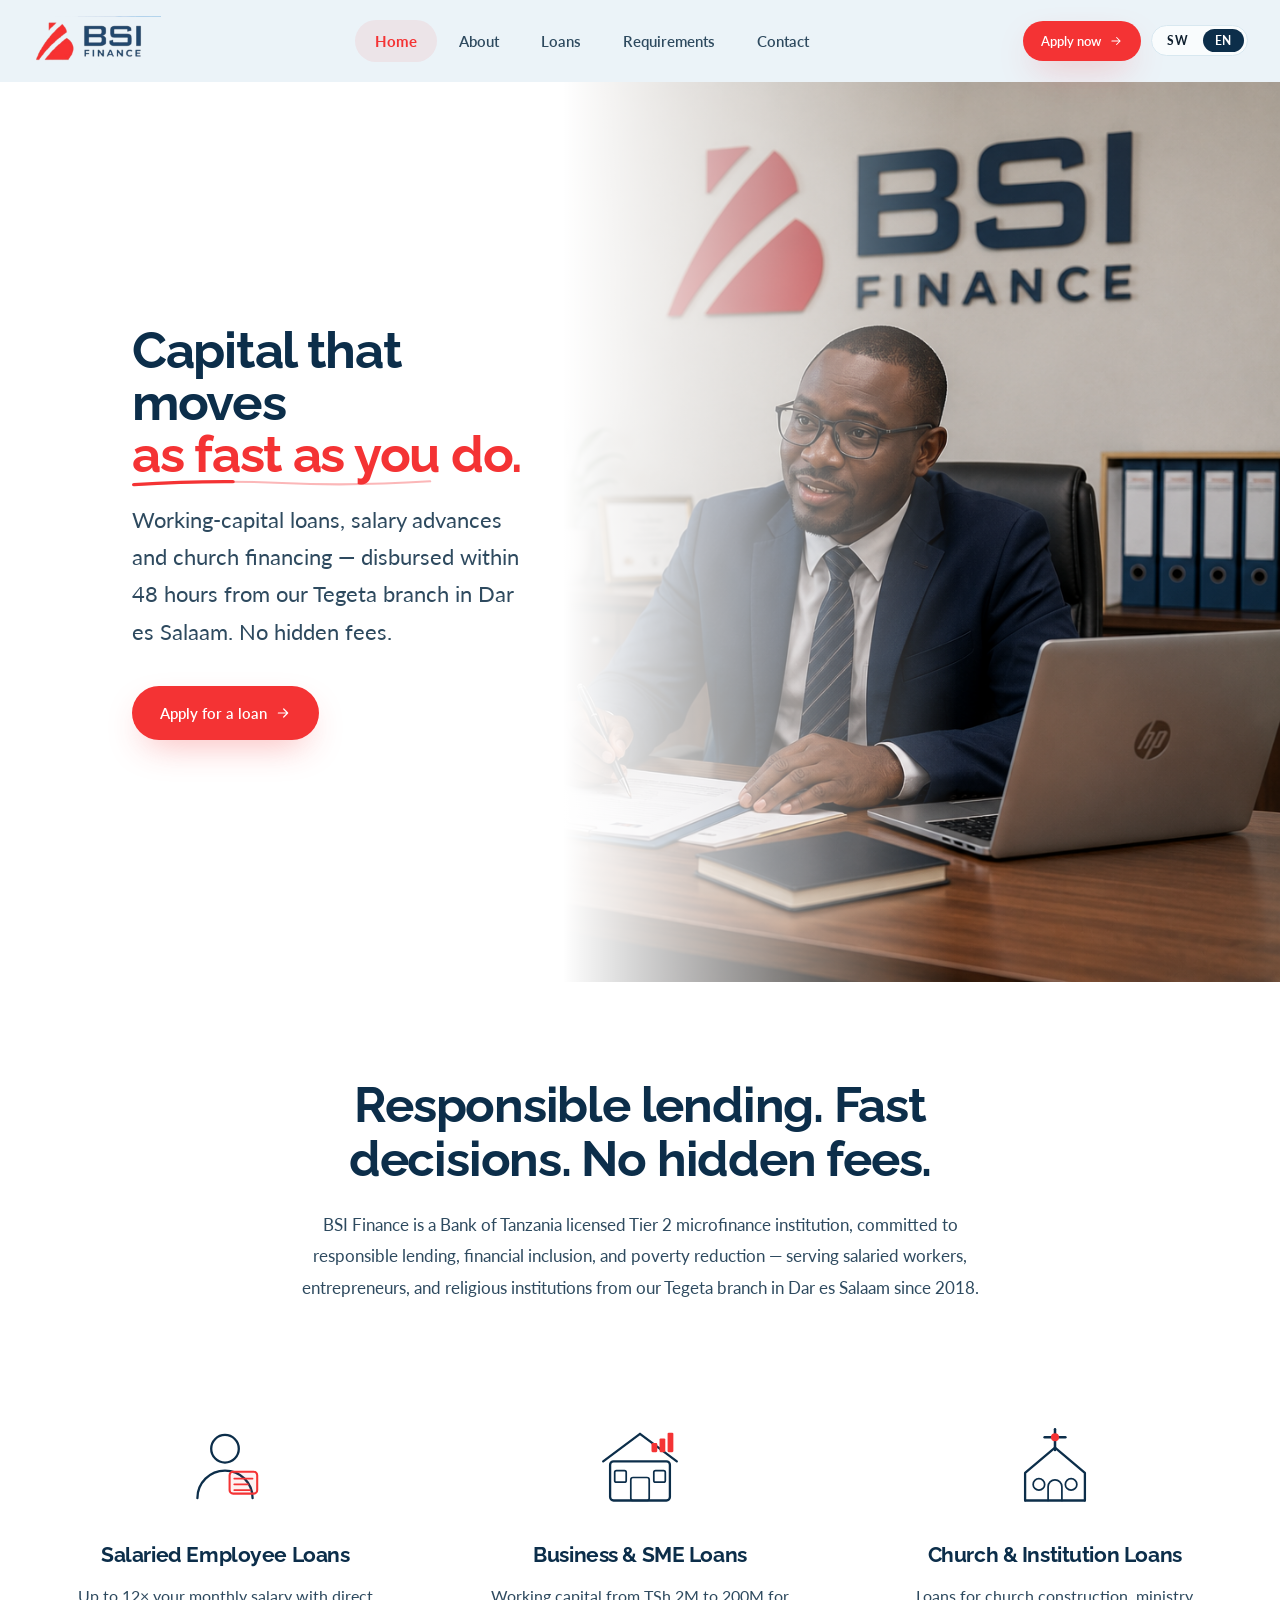
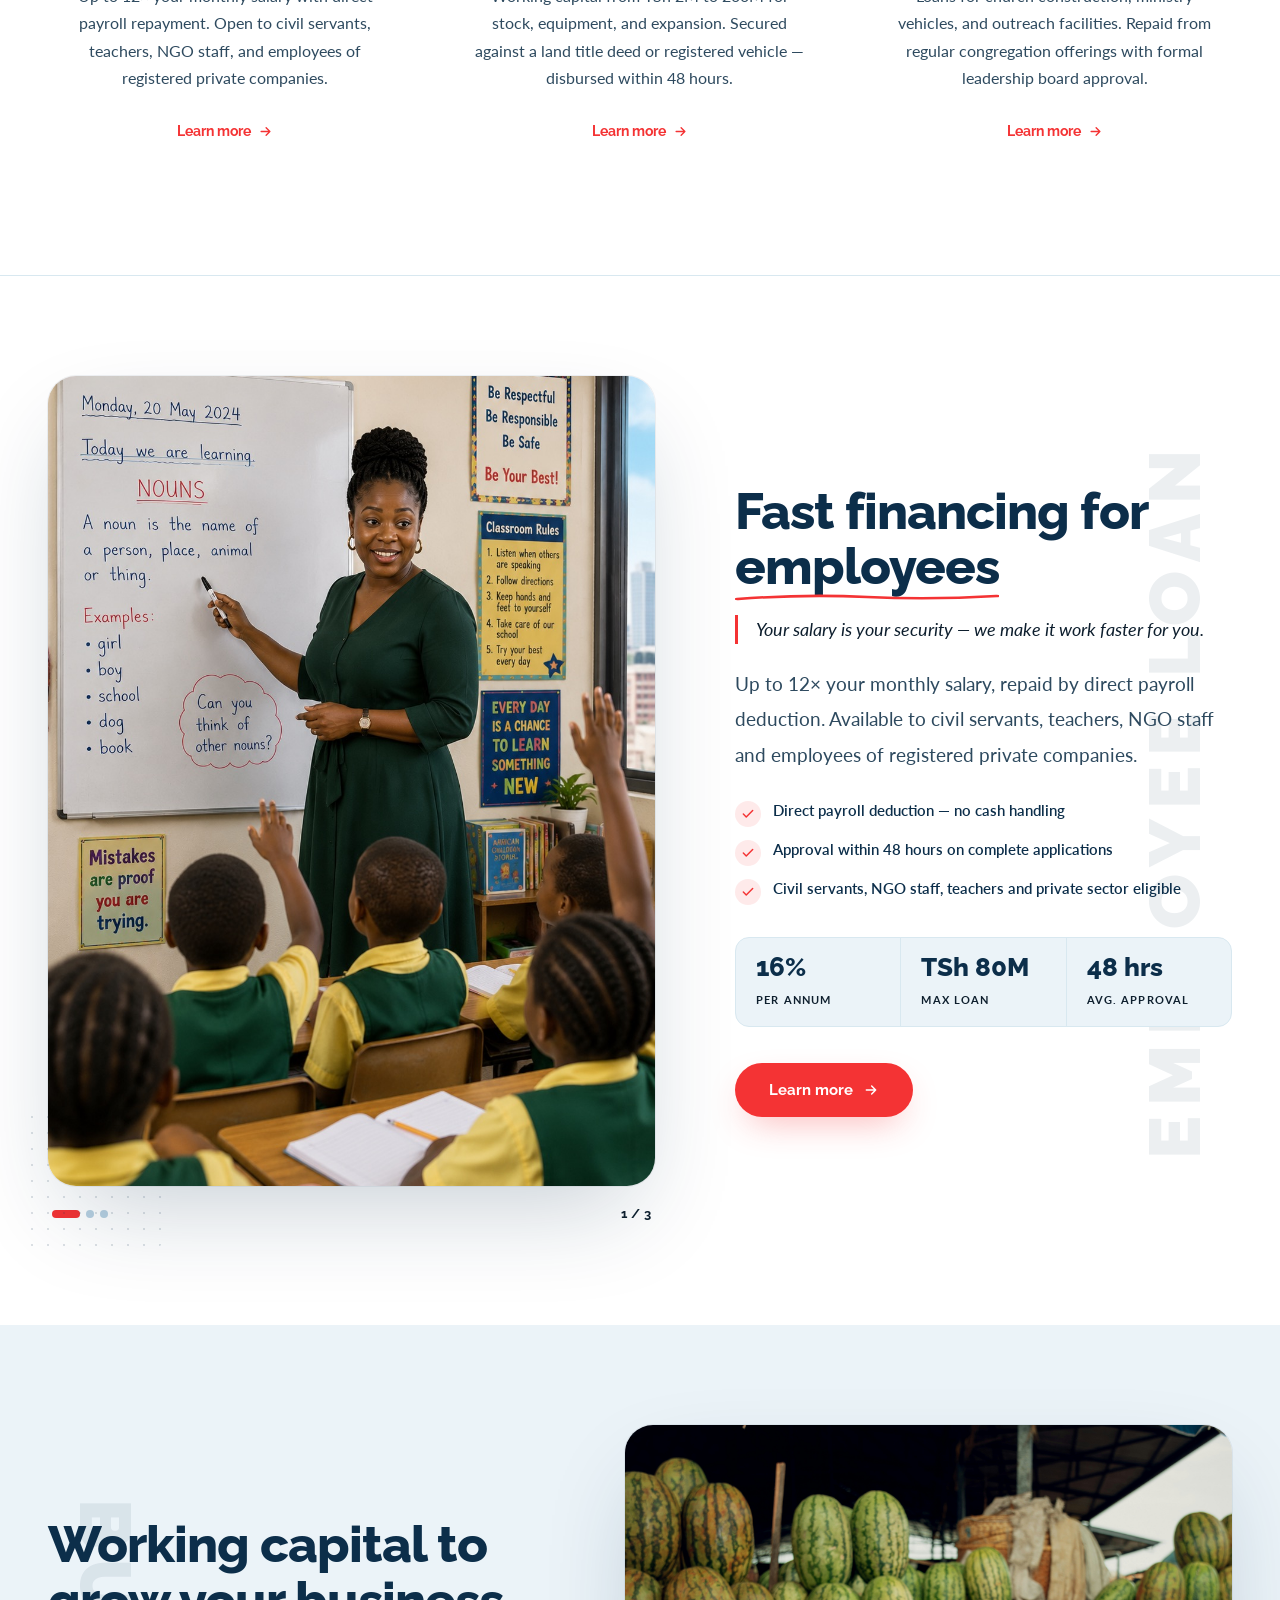
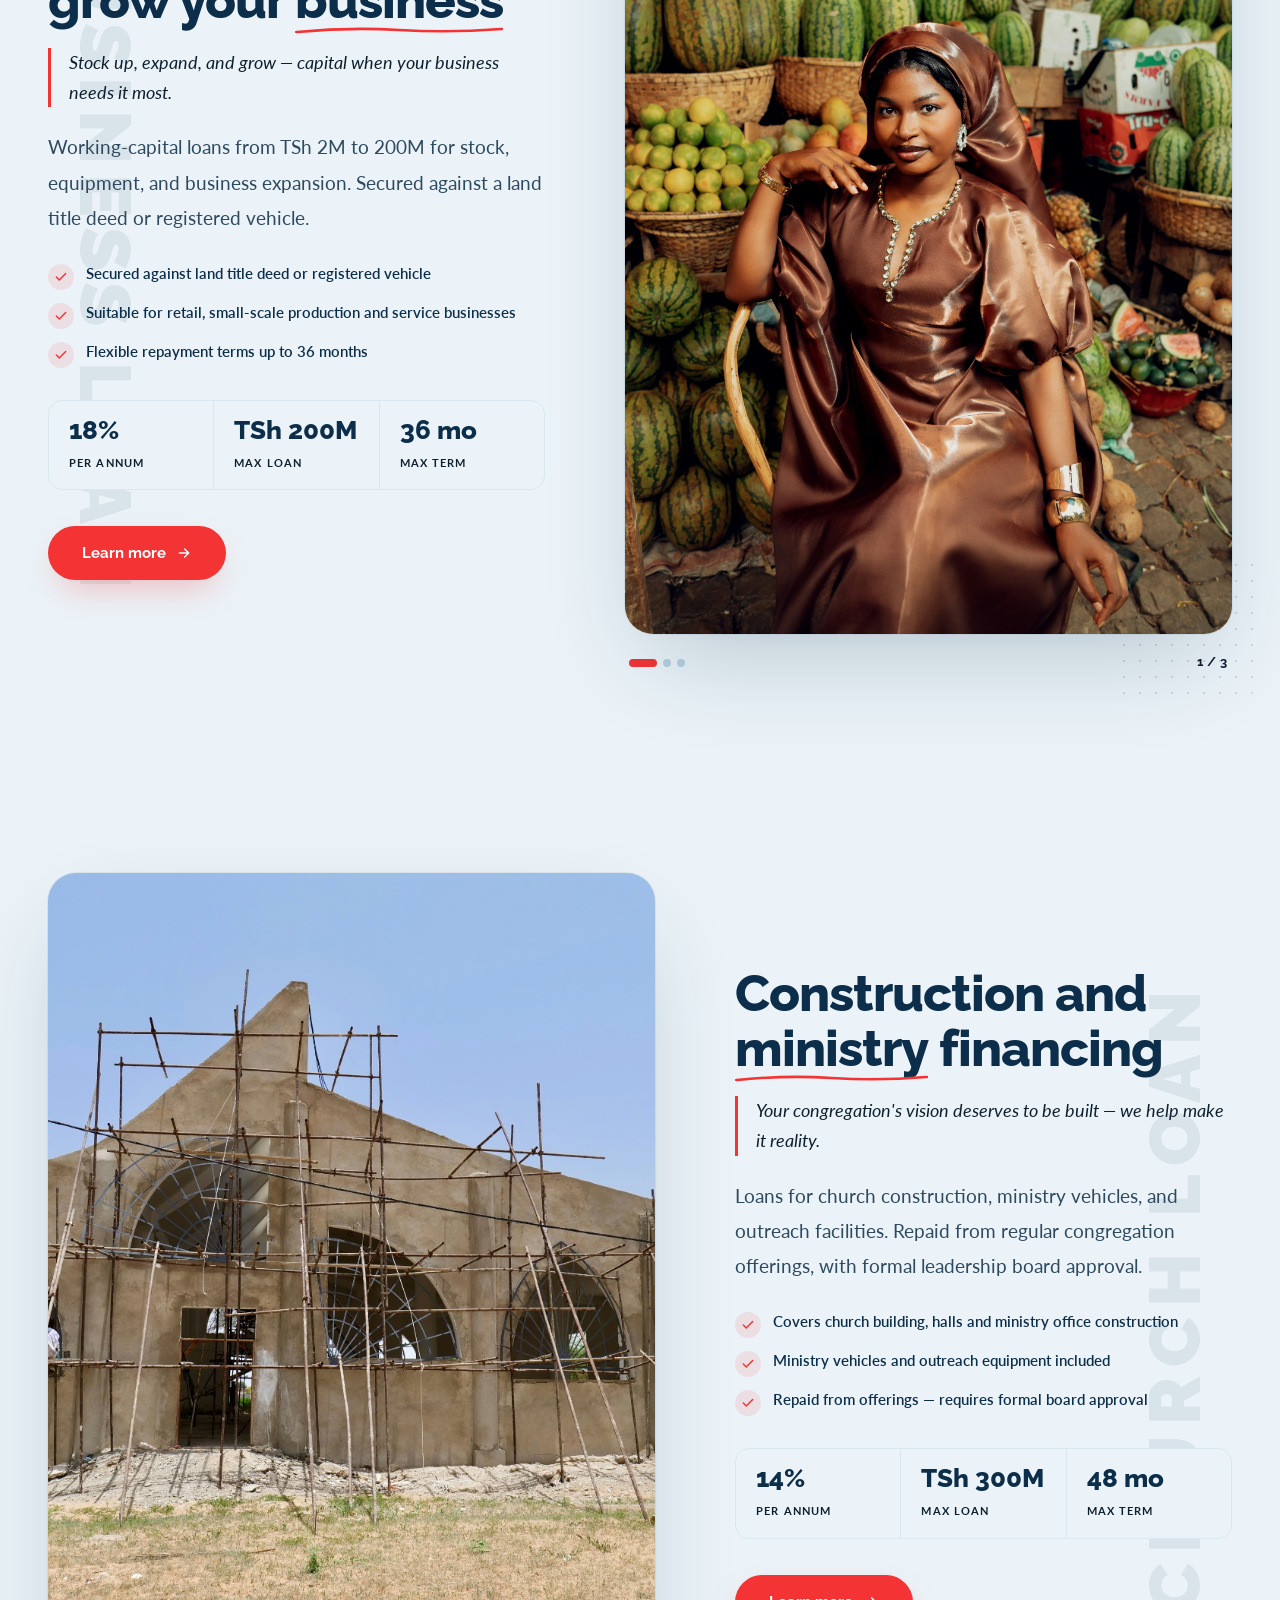
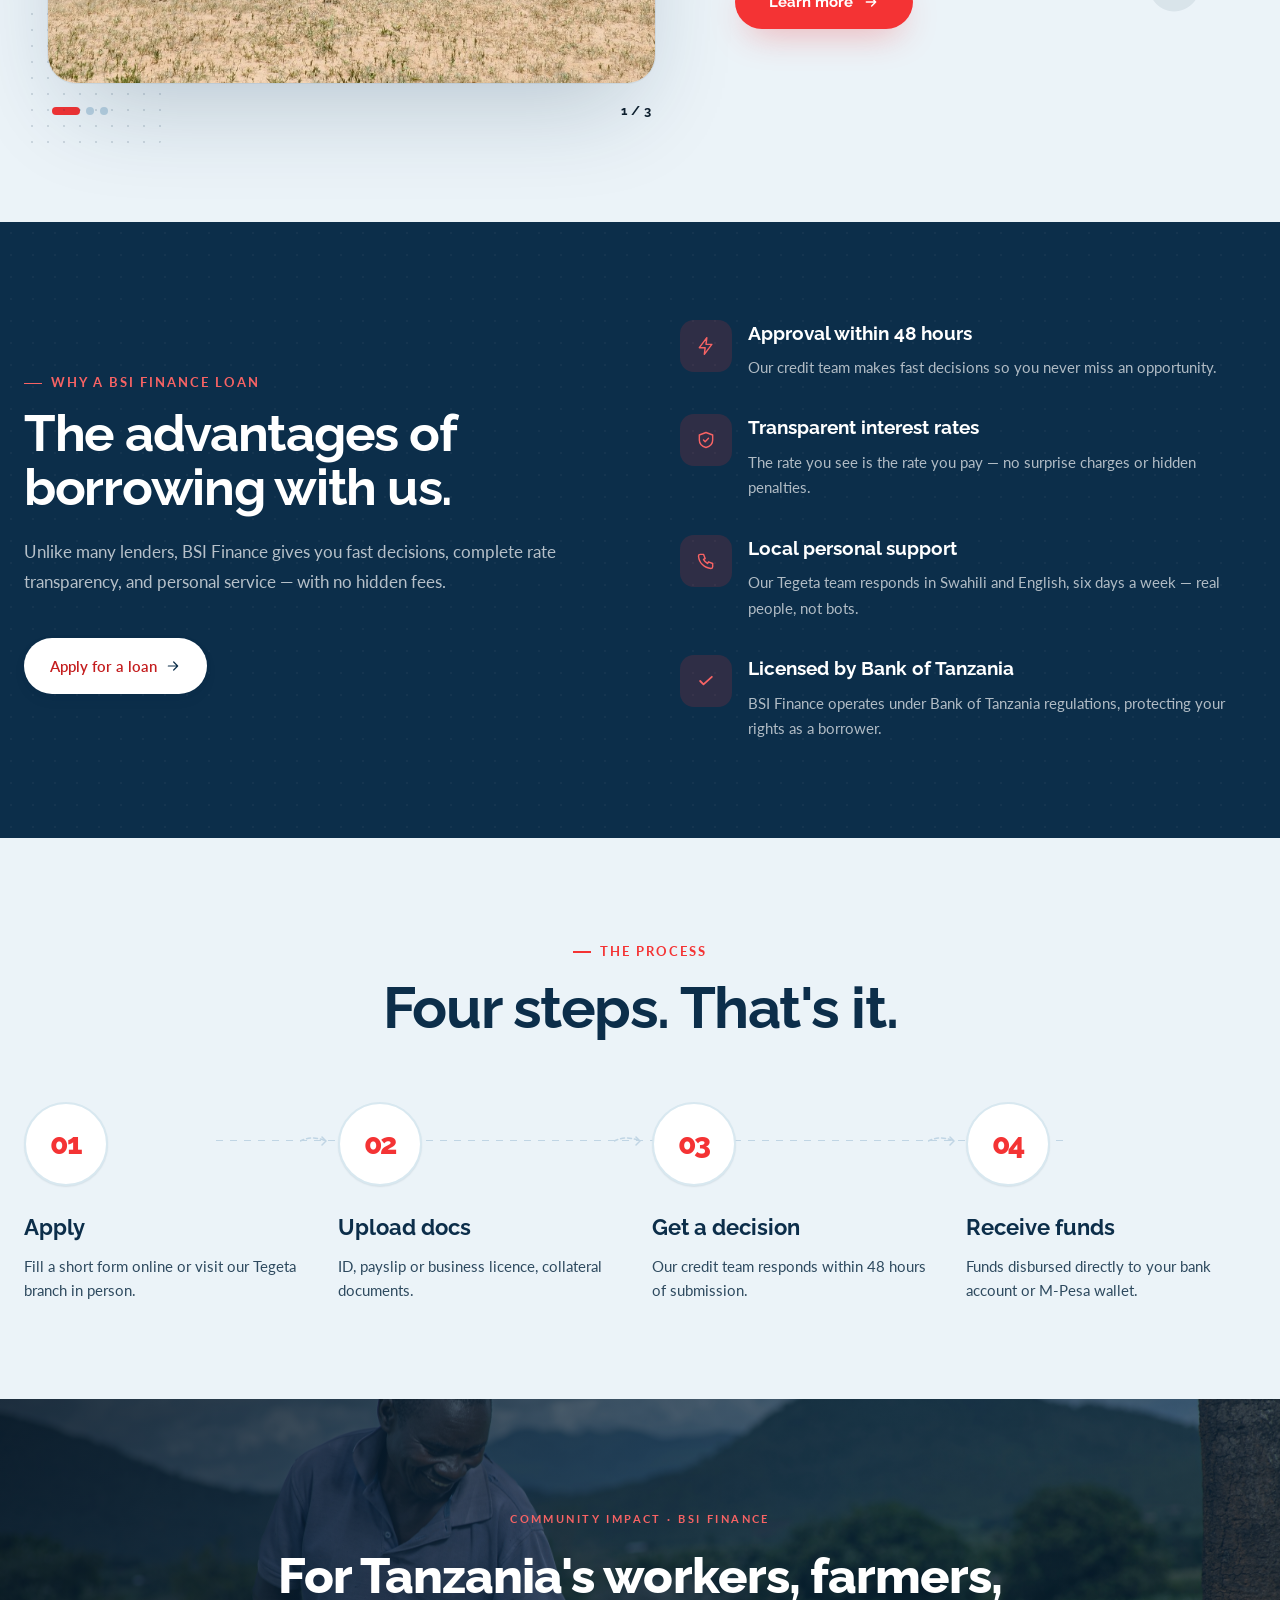
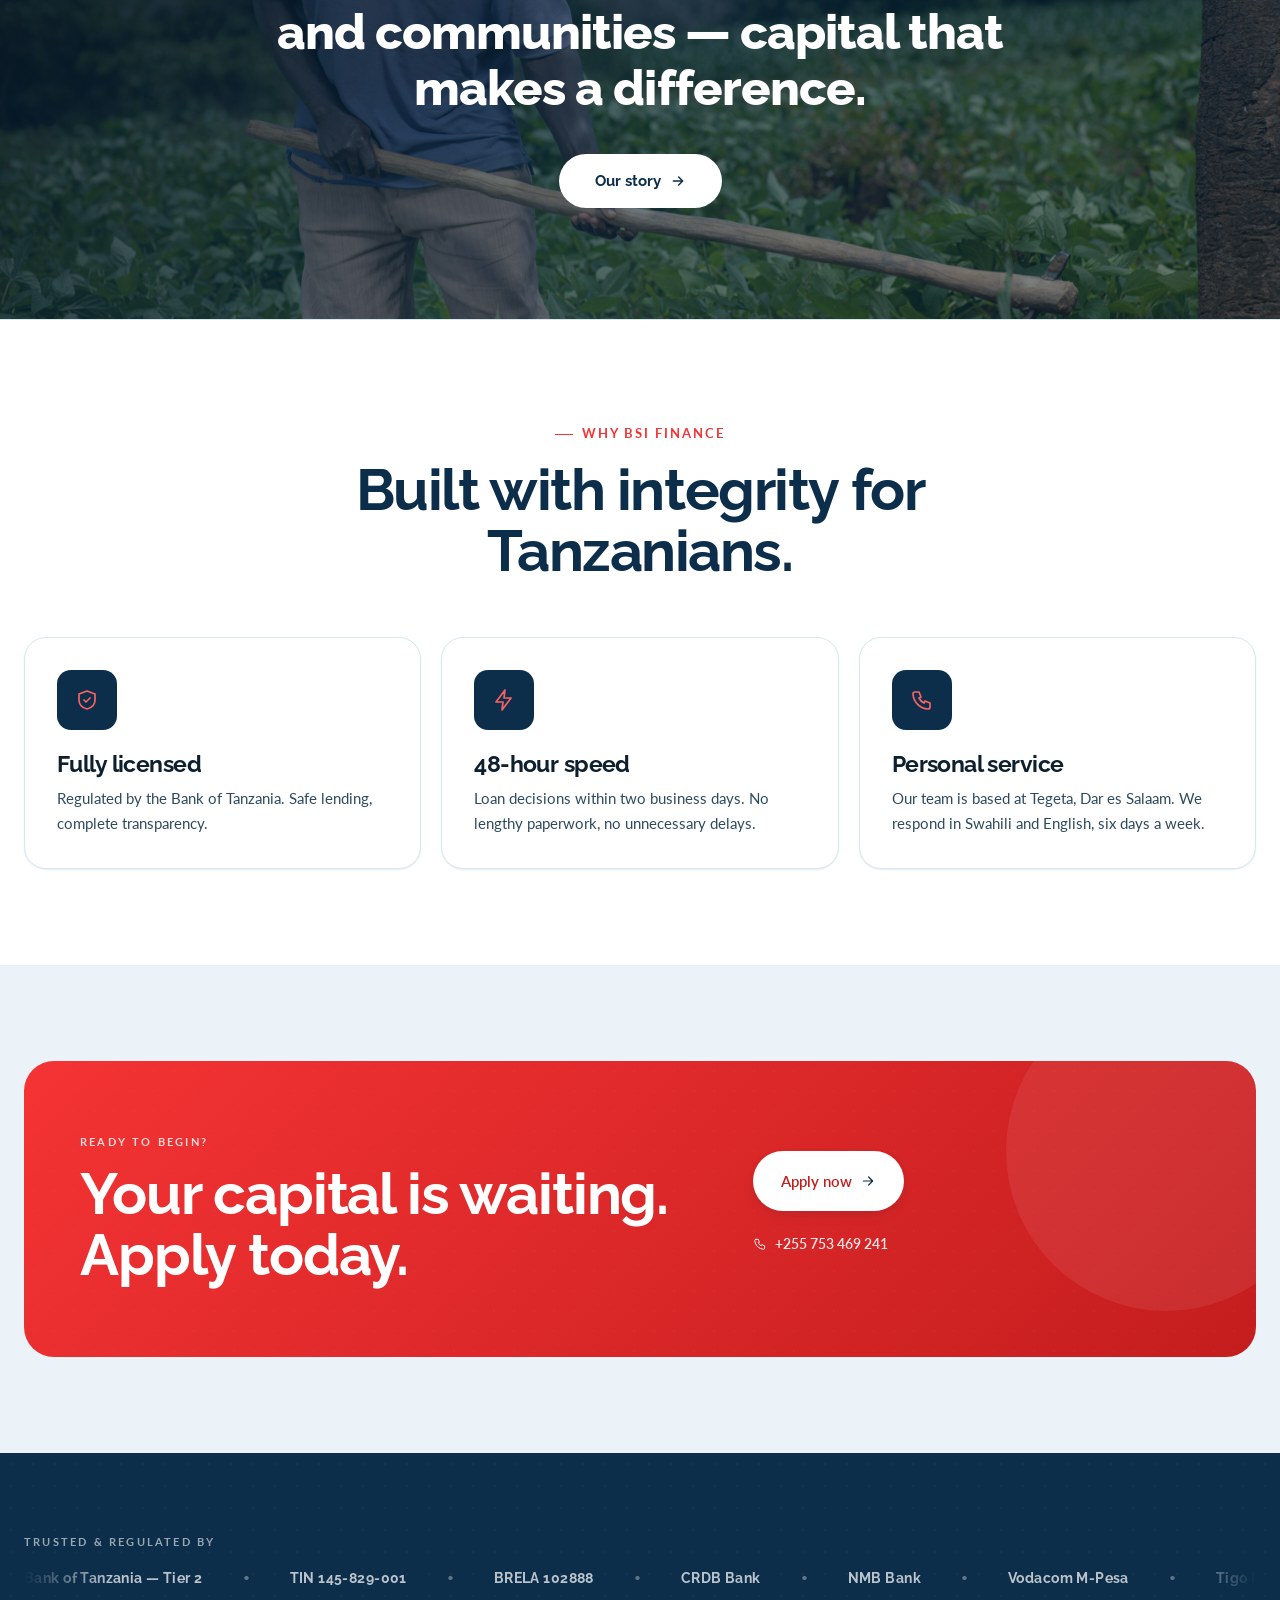
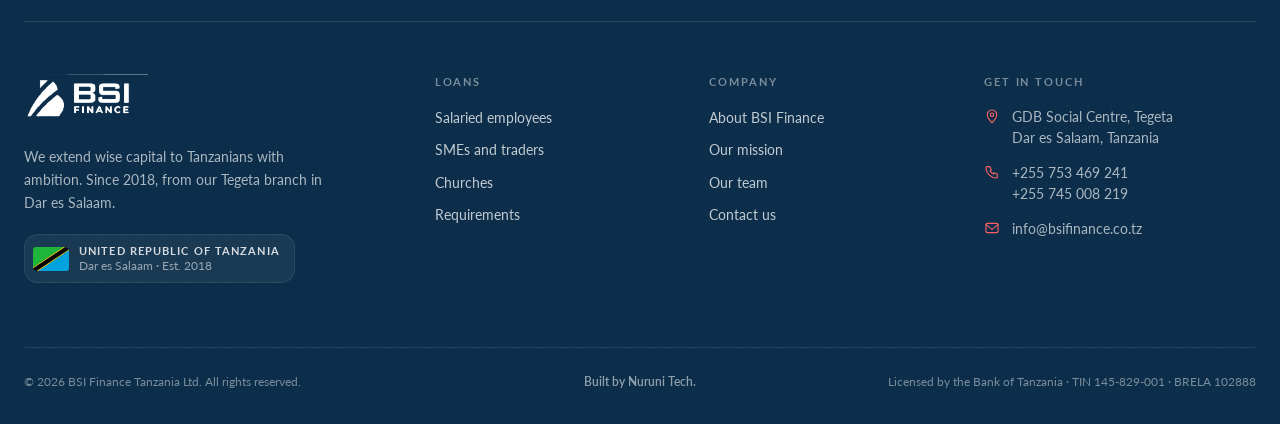
==== commit 2519d797: "UI polish: hero layout, subtitle size, remove Our Services button - Remove 'Our services' button fro" ====
--- a/index.html
+++ b/index.html
@@ -117,15 +117,12 @@
       </em>
     </h1>
 
-    <p class="hero-sub" style="max-width:420px;margin-bottom:36px;font-size:16px;color:var(--ink-700);line-height:1.7;" data-sw="Mikopo ya mtaji wa kazi, mishahara na huduma za kanisa — fedha zinatolewa ndani ya masaa 48 kutoka tawi letu la Tegeta, Dar es Salaam. Hakuna ada za siri." data-en="Working-capital loans, salary advances and church financing — disbursed within 48 hours from our Tegeta branch in Dar es Salaam. No hidden fees.">Working-capital loans, salary advances and church financing — disbursed within 48 hours from our Tegeta branch in Dar es Salaam. No hidden fees.</p>
+    <p class="hero-sub" style="max-width:520px;margin-bottom:36px;color:var(--ink-700);line-height:1.7;" data-sw="Mikopo ya mtaji wa kazi, mishahara na huduma za kanisa — fedha zinatolewa ndani ya masaa 48 kutoka tawi letu la Tegeta, Dar es Salaam. Hakuna ada za siri." data-en="Working-capital loans, salary advances and church financing — disbursed within 48 hours from our Tegeta branch in Dar es Salaam. No hidden fees.">Working-capital loans, salary advances and church financing — disbursed within 48 hours from our Tegeta branch in Dar es Salaam. No hidden fees.</p>
 
     <div class="hero-actions">
       <a href="contact.html" class="btn btn-primary" style="padding:15px 28px;font-size:15px;">
         <span data-sw="Omba mkopo" data-en="Apply for a loan">Apply for a loan</span>
         <svg width="16" height="16"><use href="#ic-arrow-right"/></svg>
-      </a>
-      <a href="requirements.html" class="btn btn-outline" style="padding:15px 28px;font-size:15px;">
-        <span data-sw="Angalia mikopo" data-en="Our services">Our services</span>
       </a>
     </div>
 
--- a/css/style.css
+++ b/css/style.css
@@ -351,6 +351,9 @@
   font-size:17px; line-height:1.58; color:var(--ink-700);
   max-width:500px; margin-bottom:32px;
 }
+@media(min-width:1101px){
+  .hero-sub { font-size:22px; line-height:1.55; }
+}
 .hero-actions { display:flex; gap:12px; flex-wrap:wrap; align-items:center; }
 .hero-social-proof {
   display:flex; align-items:center; gap:14px; margin-top:32px;
@@ -858,10 +861,11 @@
     width:100%; height:50%;
     background:linear-gradient(to bottom, transparent 0%, #ffffff 100%);
   }
-  .hero-v2-copy { padding:44px 32px 68px; }
+  .hero-v2-copy { padding:36px 32px 48px; text-align:center; align-items:center; }
+  .hero-v2-copy .hero-sub { margin-left:auto; margin-right:auto; }
 }
 @media(max-width:768px){
-  .hero-v2-copy { padding:32px 16px 52px; }
+  .hero-v2-copy { padding:28px 20px 40px; }
   .hero-v2-photo { height:300px; }
 }
 
@@ -1081,7 +1085,7 @@
 @media (max-width:768px){
   .section  { padding:64px 0; }
   .nav-links,.nav-right .lang-toggle{ display:none; }
-  .nav-hamburger  { display:inline-flex; }
+  .nav-hamburger  { display:inline-flex; margin-left:auto; }
   .nav-right .btn-primary { display:none; }
   .how-grid       { grid-template-columns:1fr; }
   .stats-grid     { grid-template-columns:1fr 1fr; }
